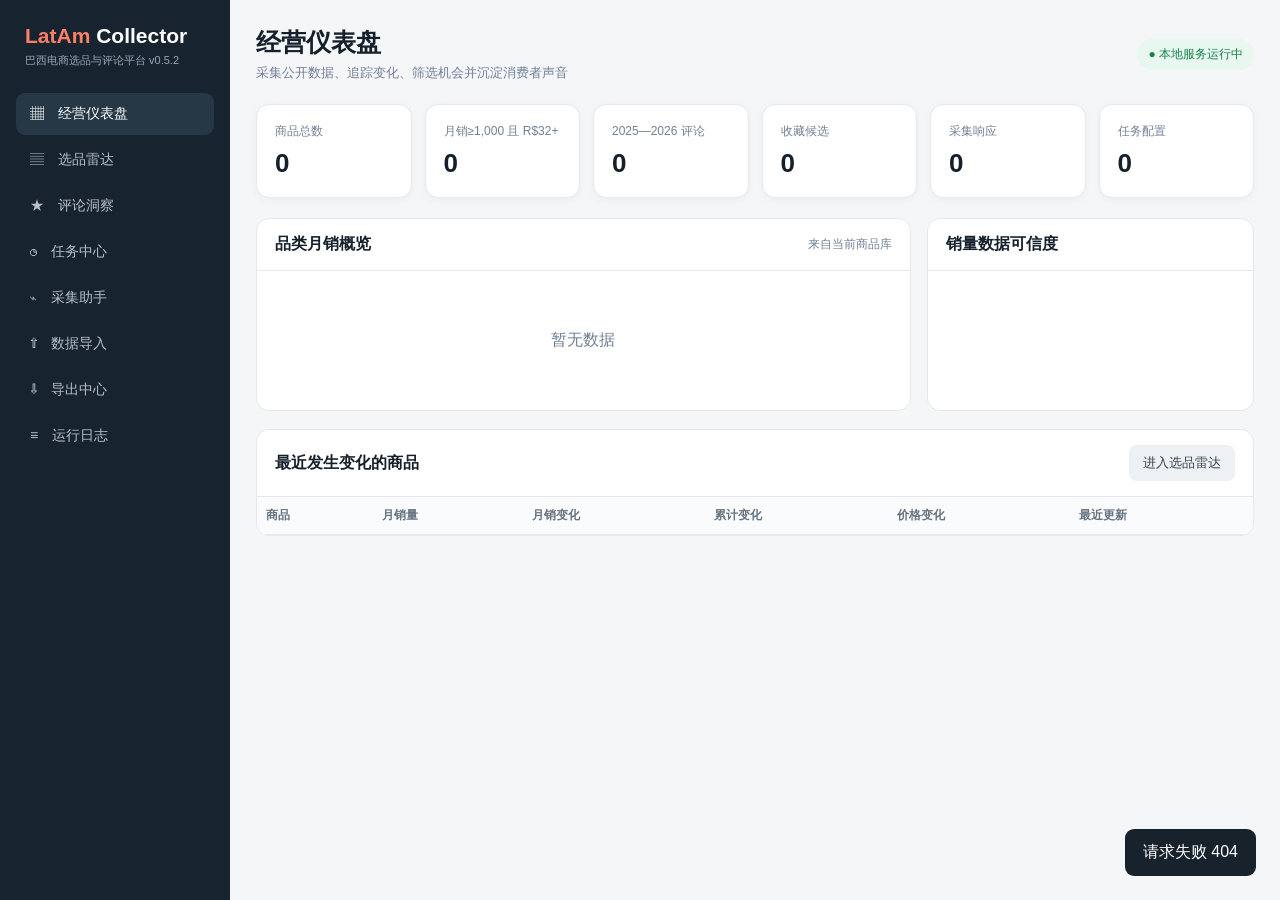
==== static/index.html @ 6235bb30 "Harden SHEIN bulk capture pacing v0.5.2" ====
<!doctype html>
<html lang="zh-CN">
<head>
  <meta charset="utf-8"><meta name="viewport" content="width=device-width,initial-scale=1">
  <title>LatAm Collector</title>
  <style>
    :root{--bg:#f4f6f8;--card:#fff;--ink:#15202b;--muted:#718096;--line:#e5e9ee;--brand:#ef553b;--brand2:#ff8068;--nav:#17232f;--ok:#16824b;--bad:#c53030;--blue:#2b6cb0}
    *{box-sizing:border-box}body{margin:0;font-family:"Microsoft YaHei",Segoe UI,sans-serif;background:var(--bg);color:var(--ink)}.layout{display:grid;grid-template-columns:230px 1fr;min-height:100vh}.side{background:var(--nav);color:#fff;padding:24px 16px;position:fixed;width:230px;height:100vh;overflow:auto}.logo{font-size:21px;font-weight:800;margin:0 9px 25px}.logo b{color:var(--brand2)}.logo small{display:block;font-size:11px;color:#9aa8b6;font-weight:400;margin-top:5px}nav button{display:block;width:100%;border:0;background:transparent;color:#b7c1cb;text-align:left;padding:12px 14px;border-radius:9px;margin:4px 0;font-size:14px;cursor:pointer}nav button:hover,nav button.active{background:#263746;color:#fff}.main{grid-column:2;padding:26px;max-width:1800px}.top{display:flex;justify-content:space-between;align-items:center;margin-bottom:22px}h1{font-size:25px;margin:0}.subtitle{color:var(--muted);font-size:13px;margin-top:5px}.status{font-size:12px;color:var(--ok);background:#e8f7ef;padding:7px 11px;border-radius:20px}
    .cards{display:grid;grid-template-columns:repeat(6,1fr);gap:13px;margin-bottom:20px}.card{background:var(--card);border:1px solid var(--line);border-radius:13px;padding:18px;box-shadow:0 2px 8px #18222d0a}.metric{font-size:26px;font-weight:800;margin-top:8px}.label{font-size:12px;color:var(--muted)}.panel{background:var(--card);border:1px solid var(--line);border-radius:13px;margin-bottom:18px;overflow:hidden}.panel-head{display:flex;justify-content:space-between;align-items:center;gap:12px;padding:15px 18px;border-bottom:1px solid var(--line)}.panel-head h2{font-size:16px;margin:0}.body{padding:17px}.btn{border:0;background:var(--brand);color:#fff;padding:9px 14px;border-radius:8px;cursor:pointer;font-size:13px;white-space:nowrap}.btn:hover{filter:brightness(.96)}.btn.secondary{background:#eef1f4;color:#34404c}.btn.green{background:var(--ok)}.btn.tiny{padding:5px 8px;font-size:12px}.btn.star{background:transparent;color:#a0aec0;font-size:21px;padding:0}.btn.star.on{color:#f6ad20}
    .filter-grid{display:grid;grid-template-columns:repeat(6,minmax(125px,1fr));gap:10px}.field label{display:block;font-size:11px;color:var(--muted);margin:0 0 5px}.field input,.field select{width:100%}input,select,textarea{border:1px solid #d8dee5;border-radius:8px;padding:9px 10px;background:#fff;min-width:0}input:focus,select:focus,textarea:focus{outline:2px solid #ef553b22;border-color:var(--brand)}.year-picks{display:flex;align-items:center;gap:7px;min-height:36px;border:1px solid #d8dee5;border-radius:8px;padding:6px 9px;background:#fff}.year-picks label{display:flex;align-items:center;gap:2px;margin:0;font-size:12px;white-space:nowrap}.year-picks input{width:auto;margin:0}.filter-actions{display:flex;gap:8px;align-items:end}.hint{padding:10px 14px;background:#fff8e8;color:#775b17;border-radius:8px;font-size:12px;line-height:1.6;margin-top:12px}
    table{width:100%;border-collapse:collapse;font-size:12px}th{text-align:left;color:#667382;background:#fafbfc;font-weight:600;white-space:nowrap}th,td{padding:10px 9px;border-bottom:1px solid var(--line);vertical-align:top}td.title{min-width:260px;max-width:380px}a{color:#e44b34;text-decoration:none}.pill{display:inline-block;padding:3px 7px;border-radius:12px;background:#eef1f4;color:#52606d;white-space:nowrap;margin:1px}.pill.hot{background:#fff0ed;color:#d83d27}.pill.ok{background:#e7f6ed;color:#14733c}.pill.warn{background:#fff4db;color:#866000}.pill.blue{background:#e9f2fb;color:#245d91}.delta.up{color:var(--ok)}.delta.down{color:var(--bad)}.score{font-weight:800;font-size:16px;color:var(--brand)}.page{display:none}.page.active{display:block}.empty{text-align:center;color:var(--muted);padding:42px}.upload{border:2px dashed #d8dee5;border-radius:12px;padding:32px;text-align:center;background:#fafbfc}.upload input{display:none}.sources{display:grid;grid-template-columns:repeat(3,1fr);gap:16px}.source h3{margin:0 0 8px}.source p{color:var(--muted);font-size:13px;min-height:40px}.tag{font-size:11px;padding:4px 7px;border-radius:10px;background:#fff4db;color:#866000}.tag.ready{background:#e7f6ed;color:#14733c}
    .toast{position:fixed;right:24px;bottom:24px;background:#18222d;color:#fff;border-radius:9px;padding:13px 18px;display:none;max-width:460px;z-index:20}.log{font-family:Consolas,monospace;font-size:12px;padding:10px;border-bottom:1px solid var(--line)}.modal{display:none;position:fixed;inset:0;background:#0006;align-items:center;justify-content:center;z-index:10}.modal.open{display:flex}.modal-card{background:#fff;width:460px;max-width:92vw;border-radius:14px;padding:23px}.form-row{margin:13px 0}.form-row label{display:block;font-size:12px;color:var(--muted);margin-bottom:6px}.form-row input,.form-row select{width:100%}.pager{display:flex;justify-content:space-between;align-items:center;padding:14px 17px}.bar-row{display:grid;grid-template-columns:90px 1fr 70px;align-items:center;gap:9px;margin:9px 0;font-size:12px}.bar{height:9px;background:#edf0f3;border-radius:8px;overflow:hidden}.bar i{display:block;height:100%;background:linear-gradient(90deg,var(--brand),var(--brand2));border-radius:8px}.topic-wrap{display:flex;flex-wrap:wrap;gap:8px}.topic-card{border:1px solid var(--line);border-radius:9px;padding:10px 13px;min-width:120px}.topic-card b{display:block;font-size:19px;margin-top:4px}.two-col{display:grid;grid-template-columns:2fr 1fr;gap:16px}.note-text{color:var(--blue);font-size:11px;margin-top:4px}.capture-box{font-size:13px;line-height:1.8}.capture-box b{color:var(--brand)}
    @media(max-width:1250px){.cards{grid-template-columns:repeat(3,1fr)}.filter-grid{grid-template-columns:repeat(4,1fr)}}@media(max-width:900px){.layout{grid-template-columns:1fr}.side{position:static;width:auto;height:auto}.main{grid-column:1;padding:16px}.cards,.sources,.two-col{grid-template-columns:1fr 1fr}.side nav{display:flex;overflow:auto}.side nav button{min-width:100px}.filter-grid{grid-template-columns:repeat(2,1fr)}}
  </style>
</head>
<body><div class="layout">
  <aside class="side"><div class="logo"><b>LatAm</b> Collector<small>巴西电商选品与评论平台 v0.5.2</small></div><nav>
    <button class="active" data-page="dashboard">▦　经营仪表盘</button><button data-page="products">▤　选品雷达</button><button data-page="reviews">★　评论洞察</button><button data-page="tasks">◷　任务中心</button><button data-page="sources">⌁　采集助手</button><button data-page="import">⇧　数据导入</button><button data-page="exports">⇩　导出中心</button><button data-page="logs">≡　运行日志</button>
  </nav></aside>
  <main class="main"><div class="top"><div><h1 id="page-title">经营仪表盘</h1><div class="subtitle">采集公开数据、追踪变化、筛选机会并沉淀消费者声音</div></div><div class="status">● 本地服务运行中</div></div>
    <section id="dashboard" class="page active"><div class="cards">
      <div class="card"><div class="label">商品总数</div><div class="metric" id="stat-products">0</div></div><div class="card"><div class="label">月销≥1,000 且 R$32+</div><div class="metric" id="stat-qualified">0</div></div><div class="card"><div class="label">2025—2026 评论</div><div class="metric" id="stat-reviews">0</div></div><div class="card"><div class="label">收藏候选</div><div class="metric" id="stat-favorites">0</div></div><div class="card"><div class="label">采集响应</div><div class="metric" id="stat-captures">0</div></div><div class="card"><div class="label">任务配置</div><div class="metric" id="stat-tasks">0</div></div>
    </div><div class="two-col"><div class="panel"><div class="panel-head"><h2>品类月销概览</h2><span class="label">来自当前商品库</span></div><div class="body" id="category-bars"><div class="empty">暂无数据</div></div></div><div class="panel"><div class="panel-head"><h2>销量数据可信度</h2></div><div class="body" id="quality-box"></div></div></div><div class="panel"><div class="panel-head"><h2>最近发生变化的商品</h2><button class="btn secondary" onclick="showPage('products')">进入选品雷达</button></div><div style="overflow:auto"><table><thead><tr><th>商品</th><th>月销量</th><th>月销变化</th><th>累计变化</th><th>价格变化</th><th>最近更新</th></tr></thead><tbody id="mover-rows"></tbody></table></div></div></section>

    <section id="products" class="page"><div class="panel"><div class="panel-head"><h2>商品筛选与选品评分</h2><button class="btn secondary" onclick="loadProducts(1)">刷新</button></div><div class="body"><div class="filter-grid">
      <div class="field"><label>标题或店铺</label><input id="q" placeholder="关键词"></div><div class="field"><label>平台</label><select id="platform" onchange="platformPreset(this.value)"><option value="">全部平台</option><option value="shopee">Shopee</option><option value="shein">SHEIN</option></select></div><div class="field"><label>品类</label><select id="category"><option value="">全部分类</option></select></div><div class="field"><label>价格最低（R$）</label><input id="min-price" type="number" value="32" min="0"></div><div class="field"><label>价格最高（R$）</label><input id="max-price" type="number" placeholder="不限"></div><div class="field"><label>销量口径</label><select id="sales-metric"><option value="monthly">月销量（若平台公开）</option><option value="historical">累计销量</option></select></div><div class="field"><label>销量可信度</label><select id="sales-quality"><option value="">全部</option><option value="exact">只看精确值</option><option value="estimated">只看估算档位</option></select></div>
      <div class="field"><label>最低销量</label><input id="min-sales" type="number" value="1000" min="0"></div><div class="field"><label>最高销量</label><input id="max-sales" type="number" placeholder="不限" min="0"></div><div class="field"><label>本次最低增长</label><input id="min-growth" type="number" placeholder="如 100"></div><div class="field"><label>最低评分</label><input id="min-rating" type="number" min="0" max="5" step="0.1" placeholder="如 4.5"></div><div class="field"><label>最低评论数</label><input id="min-reviews" type="number" min="0" placeholder="如 100"></div><div class="field"><label>店铺所在地</label><select id="location"><option value="">全部地区</option></select></div>
      <div class="field"><label>上架年份（可多选）</label><div class="year-picks"><label><input class="product-year" type="checkbox" value="2024" checked>2024</label><label><input class="product-year" type="checkbox" value="2025" checked>2025</label><label><input class="product-year" type="checkbox" value="2026" checked>2026</label></div></div><div class="field"><label>商品范围</label><select id="favorite"><option value="">全部商品</option><option value="1">只看收藏</option></select></div><div class="field"><label>排序方式</label><select id="sort-by"><option value="monthly_sold">月销量</option><option value="historical_sold">累计销量</option><option value="growth">本次销量变化</option><option value="opportunity">选品参考分</option><option value="newest">最新上架</option><option value="rating">评分</option><option value="reviews">评论数</option><option value="price">价格</option><option value="updated">最近采集</option></select></div><div class="filter-actions"><button class="btn" onclick="loadProducts(1)">应用筛选</button><button class="btn secondary" onclick="clearProductFilters()">清空</button></div>
    </div><div class="hint"><b>销量说明：</b>Shopee / SHEIN 只公开“1千+ / 7,2k+”时会标记为“估算”，数值按公开档位下限保存；没有公开月销量时保持为 0，不伪造数字。重复采集同一商品后，“变化”列才会产生趋势。</div></div><div style="overflow:auto"><table><thead><tr><th>收藏</th><th>商品</th><th>品类</th><th>价格</th><th>累计销量</th><th>月销量</th><th>本次变化</th><th>参考分/阶段</th><th>评分/评论</th><th>上架</th><th>操作</th></tr></thead><tbody id="product-rows"></tbody></table></div><div class="pager"><span class="label" id="product-total"></span><div><button class="btn secondary" onclick="loadProducts(productPage-1)">上一页</button> <span id="product-page" class="label"></span> <button class="btn secondary" onclick="loadProducts(productPage+1)">下一页</button></div></div></div></section>

    <section id="reviews" class="page"><div class="panel"><div class="panel-head"><h2>评论筛选</h2><button class="btn secondary" onclick="loadReviews(1)">刷新</button></div><div class="body"><div class="filter-grid">
      <div class="field"><label>平台</label><select id="review-platform"><option value="">全部平台</option><option value="shopee">Shopee</option><option value="shein">SHEIN</option></select></div><div class="field"><label>起始年份</label><input id="review-year-from" type="number" value="2025"></div><div class="field"><label>结束年份</label><input id="review-year-to" type="number" value="2026"></div><div class="field"><label>情绪（按星级）</label><select id="review-sentiment"><option value="">全部</option><option value="positive">正向 4—5 星</option><option value="neutral">中性 3 星</option><option value="negative">负向 1—2 星</option></select></div><div class="field"><label>消费者主题</label><select id="review-topic"><option value="">全部主题</option><option>物流时效</option><option>质量做工</option><option>包装破损</option><option>尺寸规格</option><option>性价比</option><option>商品一致</option></select></div><div class="field"><label>图片/视频</label><select id="review-media"><option value="">不限</option><option value="1">有媒体</option><option value="0">无媒体</option></select></div><div class="field"><label>评论关键词</label><input id="review-q" placeholder="葡萄牙语关键词"></div><div class="field"><label>商品 ID</label><input id="review-item" placeholder="精准定位商品"></div><div class="filter-actions"><button class="btn" onclick="loadReviews(1)">应用筛选</button></div>
    </div></div></div><div class="panel"><div class="panel-head"><h2>消费者声音概览</h2><span class="label">主题为葡萄牙语关键词辅助归类</span></div><div class="body"><div class="topic-wrap" id="review-insights"></div></div></div><div class="panel"><div style="overflow:auto"><table><thead><tr><th>日期</th><th>情绪/星级</th><th>评论内容</th><th>主题</th><th>规格</th><th>商品</th><th>媒体</th></tr></thead><tbody id="review-rows"></tbody></table></div><div class="pager"><span class="label" id="review-total"></span><div><button class="btn secondary" onclick="loadReviews(reviewPage-1)">上一页</button> <span id="review-page" class="label"></span> <button class="btn secondary" onclick="loadReviews(reviewPage+1)">下一页</button></div></div></div></section>

    <section id="tasks" class="page"><div class="panel"><div class="panel-head"><h2>任务计划</h2><button class="btn" onclick="openTask()">+ 新建任务</button></div><div class="body hint">当前任务中心用于保存采集计划，不会在你不知情时自动操作网站。后续接入合规调度器后再启用实际运行。</div><div style="overflow:auto"><table><thead><tr><th>名称</th><th>平台</th><th>类型</th><th>运行方式</th><th>状态</th><th>创建时间</th></tr></thead><tbody id="task-rows"></tbody></table></div></div></section>
    <section id="sources" class="page"><div class="sources"><div class="card source"><h3>Shopee 巴西</h3><span class="tag ready">Chrome 助手 v0.5</span><p>支持分类/搜索结果批量分页、暂停续采，以及商品详情和评论响应采集。</p></div><div class="card source"><h3>SHEIN 巴西</h3><span class="tag ready">Chrome 助手 v0.5.2</span><p>支持页面商品卡片、公开商品/评论响应、安全节奏滚动与严格分页；遇到验证、空结果或拒绝访问会暂停并保留进度。</p></div><div class="card source"><h3>Mercado Livre</h3><span class="tag">规划中</span><p>优先研究官方 API；公开数据与授权数据分开标记来源。</p></div></div><div class="panel" style="margin-top:18px"><div class="panel-head"><h2>采集状态</h2><button class="btn secondary" onclick="loadCaptureStatus()">刷新</button></div><div class="body capture-box" id="capture-status">正在读取…</div></div><div class="panel"><div class="panel-head"><h2>使用方式</h2></div><div class="body"><p>打开 Shopee 或 SHEIN 巴西站商品列表并刷新一次，然后打开扩展，点击“一键采集当前商品列表”。SHEIN 会自动滚动并在存在分页时继续下一页；页面保持打开即可。</p><p class="label">扩展目录：<code>D:\gpt专用文件\LatAmCollector\chrome_extension</code>。升级后请在 <code>chrome://extensions</code> 点击该扩展的“重新加载”。</p></div></div></section>
    <section id="import" class="page"><div class="panel"><div class="panel-head"><h2>导入原始数据</h2></div><div class="body"><div class="upload"><h3>选择 Shopee / SHEIN JSON 文件</h3><p class="label">支持商品列表、详情和评论响应；重复导入会更新商品并计算变化。</p><label class="btn">选择文件<input id="json-file" type="file" accept=".json,.txt" onchange="importFile(this.files[0])"></label><div id="import-state" style="margin-top:15px"></div></div></div></div></section>
    <section id="exports" class="page"><div class="panel"><div class="panel-head"><h2>数据导出</h2></div><div class="body"><p><b>商品数据</b>（含原始销量文字、精确/估算标记、销量变化、收藏与备注）</p><a class="btn green" href="/api/export/products.xlsx">导出 Excel</a> <a class="btn secondary" href="/api/export/products.csv">导出 CSV</a><hr style="border:0;border-top:1px solid #e6eaee;margin:24px 0"><p><b>评论数据</b></p><a class="btn green" href="/api/export/reviews.xlsx">导出 Excel</a> <a class="btn secondary" href="/api/export/reviews.csv">导出 CSV</a></div></div></section>
    <section id="logs" class="page"><div class="panel"><div class="panel-head"><h2>最近运行日志</h2><button class="btn secondary" onclick="loadLogs()">刷新</button></div><div id="log-rows"></div></div></section>
  </main></div>
<div class="modal" id="task-modal"><div class="modal-card"><h2>新建采集任务</h2><div class="form-row"><label>任务名称</label><input id="task-name" value="五金商品追踪"></div><div class="form-row"><label>平台</label><select id="task-platform"><option value="shopee">Shopee 巴西</option><option value="shein">SHEIN 巴西</option><option value="mercadolivre">Mercado Livre（待开发）</option></select></div><div class="form-row"><label>任务类型</label><select id="task-type"><option>商品采集</option><option>评论采集</option><option>价格与销量追踪</option></select></div><div class="form-row"><label>运行方式</label><select id="task-schedule"><option>手动</option><option>每天 02:00（仅保存计划）</option></select></div><button class="btn" onclick="saveTask()">保存任务</button> <button class="btn secondary" onclick="closeTask()">取消</button></div></div><div class="toast" id="toast"></div>
<script>
const titles={dashboard:'经营仪表盘',products:'选品雷达',reviews:'评论洞察',tasks:'任务中心',sources:'采集助手',import:'数据导入',exports:'导出中心',logs:'运行日志'};let productPage=1,productPages=1,reviewPage=1,reviewPages=1;
const esc=s=>String(s??'').replace(/[&<>"']/g,c=>({'&':'&amp;','<':'&lt;','>':'&gt;','"':'&quot;',"'":'&#39;'}[c]));const num=v=>Number(v||0).toLocaleString();const money=v=>'R$ '+Number(v||0).toFixed(2);
function toast(t){const e=document.getElementById('toast');e.textContent=t;e.style.display='block';setTimeout(()=>e.style.display='none',3800)}async function api(url,options){const r=await fetch(url,options);const d=await r.json().catch(()=>({}));if(!r.ok)throw new Error(d.detail||('请求失败 '+r.status));return d}function delta(v,prefix=''){v=Number(v||0);if(!v)return '<span class="label">—</span>';return `<span class="delta ${v>0?'up':'down'}">${v>0?'+':''}${prefix}${num(v)}</span>`}
function salesCell(x,type){const value=Number(x[type+'_sold']||0),quality=x[type+'_sold_quality']||'未知',text=x[type+'_sold_text']||'';if(quality==='未知'){const label=type==='monthly'&&x.platform==='shein'?'未公开':'未捕获';return `<b>—</b> <span class="pill">${label}</span>`}const color=quality==='估算'?'warn':'ok';return `<b>${num(value)}</b> <span class="pill ${color}">${esc(quality)}</span><br><span class="label">${esc(text)}</span>`}
function showPage(page){document.querySelectorAll('nav button,.page').forEach(x=>x.classList.remove('active'));const b=document.querySelector(`nav button[data-page="${page}"]`);if(b)b.classList.add('active');document.getElementById(page).classList.add('active');document.getElementById('page-title').textContent=titles[page];if(page==='products')loadProducts(productPage);if(page==='reviews'){loadReviewInsights();loadReviews(reviewPage)}if(page==='tasks')loadTasks();if(page==='sources')loadCaptureStatus();if(page==='logs')loadLogs();history.replaceState(null,'','?page='+page)}document.querySelectorAll('nav button').forEach(b=>b.onclick=()=>showPage(b.dataset.page));
async function loadStats(){try{const s=await api('/api/stats');for(const k of ['products','qualified','reviews','favorites','captures','tasks'])document.getElementById('stat-'+k).textContent=num(s[k]);if(s.last_capture)document.querySelector('.subtitle').textContent='最近采集：'+s.last_capture}catch(e){toast(e.message)}}
async function loadAnalytics(){try{const d=await api('/api/analytics'),max=Math.max(1,...d.categories.map(x=>Number(x.monthly_sales||0)));document.getElementById('category-bars').innerHTML=d.categories.length?d.categories.map(x=>`<div class="bar-row"><span>${esc(x.category)}</span><div class="bar"><i style="width:${Math.max(2,Number(x.monthly_sales||0)/max*100)}%"></i></div><b>${num(x.monthly_sales)}</b></div>`).join(''):'<div class="empty">采集商品后显示品类分布</div>';const q=d.sales_quality||{};document.getElementById('quality-box').innerHTML=`<div class="topic-wrap"><div class="topic-card">精确月销量<b>${num(q.exact_count)}</b></div><div class="topic-card">估算档位<b>${num(q.estimated_count)}</b></div><div class="topic-card">暂缺月销量<b>${num(q.missing_count)}</b></div></div><p class="label">估算值是“1千+ / 10万+”等公开档位的下限，平台不会伪造精确数字。</p>`;document.getElementById('mover-rows').innerHTML=d.movers.length?d.movers.map(x=>`<tr><td class="title">${esc(x.title)}</td><td>${num(x.monthly_sold)}</td><td>${delta(x.monthly_sold_delta)}</td><td>${delta(x.historical_sold_delta)}</td><td>${delta(x.price_delta,'R$ ')}</td><td>${esc(x.imported_at)}</td></tr>`).join(''):'<tr><td colspan="6" class="empty">同一商品采集两次并发生变化后，这里会显示趋势。</td></tr>'}catch(e){toast(e.message)}}
async function loadOptions(){try{const d=await api('/api/product-options'),category=document.getElementById('category'),location=document.getElementById('location'),defaults=['五金工具','女装服装','家居百货','数码家电','美妆个护','运动户外','母婴玩具','未分类'],cats=[...new Set([...defaults,...d.categories])];category.innerHTML='<option value="">全部分类</option>'+cats.map(x=>`<option>${esc(x)}</option>`).join('');location.innerHTML='<option value="">全部地区</option>'+d.locations.map(x=>`<option>${esc(x)}</option>`).join('')}catch(_){}}
function productParams(page){const years=[...document.querySelectorAll('.product-year:checked')].map(x=>x.value).join(',');return new URLSearchParams({q:document.getElementById('q').value,platform:document.getElementById('platform').value,category:document.getElementById('category').value,min_price:document.getElementById('min-price').value,max_price:document.getElementById('max-price').value,sales_metric:document.getElementById('sales-metric').value,sales_quality:document.getElementById('sales-quality').value,min_sales:document.getElementById('min-sales').value,max_sales:document.getElementById('max-sales').value,min_growth:document.getElementById('min-growth').value,min_rating:document.getElementById('min-rating').value,min_reviews:document.getElementById('min-reviews').value,location:document.getElementById('location').value,favorite:document.getElementById('favorite').value,sort_by:document.getElementById('sort-by').value,years,page:String(page),page_size:'50'})}
function platformPreset(value){if(value==='shein'){document.getElementById('sales-metric').value='historical';document.getElementById('min-sales').value='0';document.getElementById('sort-by').value='historical_sold'}else if(value==='shopee'){document.getElementById('sales-metric').value='monthly';document.getElementById('min-sales').value='1000';document.getElementById('sort-by').value='monthly_sold'}loadProducts(1)}
async function loadProducts(page=1){page=Math.max(1,Math.min(page,productPages||1));try{const d=await api('/api/products?'+productParams(page));productPage=d.page;productPages=Math.max(1,Math.ceil(d.total/d.page_size));const metric=document.getElementById('sales-metric').value;const productRows=d.items.map(x=>`<tr><td><button class="btn star ${x.is_favorite?'on':''}" onclick="toggleFavorite(${x.id},${x.is_favorite?0:1})">★</button></td><td class="title"><b>${esc(x.title)}</b><br><span class="pill blue">${esc(String(x.platform||'').toUpperCase())}</span> <span class="label">${esc(x.shop_name||'')} · 采集 ${num(x.capture_count)} 次</span>${x.note?`<div class="note-text">备注：${esc(x.note)}</div>`:''}</td><td><span class="pill">${esc(x.category)}</span></td><td>${money(x.price)}<br>${delta(x.price_delta,'R$ ')}</td><td>${salesCell(x,'historical')}</td><td>${salesCell(x,'monthly')}</td><td>${metric==='historical'?delta(x.historical_sold_delta):delta(x.monthly_sold_delta)}</td><td><span class="score">${x.opportunity_score}</span><br><span class="pill blue">${esc(x.lifecycle)}</span></td><td>${Number(x.rating||0).toFixed(2)}<br><span class="label">${num(x.review_count)} 条</span></td><td>${esc((x.created_at||'').slice(0,10))}</td><td>${x.product_url?`<a target="_blank" rel="noreferrer" href="${esc(x.product_url)}">打开</a><br>`:''}<button class="btn secondary tiny" onclick="editNote(${x.id})">备注</button></td></tr>`).join('');document.getElementById('product-rows').innerHTML=productRows||'<tr><td colspan="11" class="empty">没有符合条件的商品。可降低最低销量，或切换为累计销量。</td></tr>';window.currentProducts=Object.fromEntries(d.items.map(x=>[x.id,x]));document.getElementById('product-total').textContent='共 '+num(d.total)+' 条 · 每页 '+d.page_size+' 条';document.getElementById('product-page').textContent=`第 ${productPage} / ${productPages} 页`}catch(e){toast(e.message)}}
function clearProductFilters(){for(const id of ['q','min-price','max-price','min-sales','max-sales','min-growth','min-rating','min-reviews'])document.getElementById(id).value='';for(const id of ['platform','category','sales-quality','location','favorite'])document.getElementById(id).value='';document.getElementById('sales-metric').value='monthly';document.getElementById('sort-by').value='monthly_sold';document.querySelectorAll('.product-year').forEach(x=>x.checked=true);loadProducts(1)}async function toggleFavorite(id,value){try{await api('/api/products/'+id,{method:'PATCH',headers:{'Content-Type':'application/json'},body:JSON.stringify({is_favorite:!!value})});loadProducts(productPage);loadStats()}catch(e){toast(e.message)}}async function editNote(id){const current=window.currentProducts?.[id]?.note||'',note=prompt('填写成本、供应商、风险点等选品备注：',current);if(note===null)return;try{await api('/api/products/'+id,{method:'PATCH',headers:{'Content-Type':'application/json'},body:JSON.stringify({note})});loadProducts(productPage)}catch(e){toast(e.message)}}
function reviewParams(page){return new URLSearchParams({platform:document.getElementById('review-platform').value,year_from:document.getElementById('review-year-from').value||2025,year_to:document.getElementById('review-year-to').value||2026,sentiment:document.getElementById('review-sentiment').value,topic:document.getElementById('review-topic').value,has_media:document.getElementById('review-media').value,q:document.getElementById('review-q').value,item_id:document.getElementById('review-item').value,page:String(page),page_size:'50'})}
async function loadReviews(page=1){page=Math.max(1,Math.min(page,reviewPages||1));try{const d=await api('/api/reviews?'+reviewParams(page));reviewPage=d.page;reviewPages=Math.max(1,Math.ceil(d.total/d.page_size));document.getElementById('review-rows').innerHTML=d.items.length?d.items.map(x=>`<tr><td>${esc((x.review_time||'').slice(0,10))}</td><td><span class="pill ${x.sentiment==='负向'?'hot':x.sentiment==='正向'?'ok':''}">${esc(x.sentiment)}</span><br>${'★'.repeat(x.rating)}</td><td class="title">${esc(x.comment||'（无文字）')}</td><td>${x.topics.length?x.topics.map(t=>`<span class="pill blue">${esc(t)}</span>`).join(''):'—'}</td><td>${esc(x.variant)}</td><td>${esc(x.title||x.item_id)}</td><td>${x.media_count}</td></tr>`).join(''):'<tr><td colspan="7" class="empty">暂无符合条件的评论。进入商品评论区并翻页后会自动收集。</td></tr>';document.getElementById('review-total').textContent='共 '+num(d.total)+' 条';document.getElementById('review-page').textContent=`第 ${reviewPage} / ${reviewPages} 页`;loadReviewInsights()}catch(e){toast(e.message)}}async function loadReviewInsights(){try{const from=document.getElementById('review-year-from').value||2025,to=document.getElementById('review-year-to').value||2026,platform=encodeURIComponent(document.getElementById('review-platform').value),d=await api(`/api/review-insights?year_from=${from}&year_to=${to}&platform=${platform}`),pieces=[['评论总数',d.total],['有文字',d.with_text],['有图片/视频',d.with_media],['正向',d.sentiments['正向']],['中性',d.sentiments['中性']],['负向',d.sentiments['负向']],...Object.entries(d.topics)];document.getElementById('review-insights').innerHTML=pieces.map(([k,v])=>`<div class="topic-card">${esc(k)}<b>${num(v)}</b></div>`).join('')+`<div class="label" style="width:100%">${esc(d.note)}</div>`}catch(e){toast(e.message)}}
async function importFile(file){if(!file)return;const state=document.getElementById('import-state');state.textContent='正在导入 '+file.name+'…';try{const text=await file.text();JSON.parse(text);const d=await api('/api/import/json',{method:'POST',headers:{'Content-Type':'application/json'},body:text});state.textContent='✓ '+d.message;toast(d.message);loadStats();loadAnalytics();loadOptions()}catch(e){state.textContent='✗ '+e.message}}async function loadTasks(){try{const d=await api('/api/tasks');document.getElementById('task-rows').innerHTML=d.length?d.map(x=>`<tr><td>${esc(x.name)}</td><td>${esc(x.platform)}</td><td>${esc(x.task_type)}</td><td>${esc(x.schedule)}</td><td><span class="pill">${esc(x.status)}</span></td><td>${esc(x.created_at)}</td></tr>`).join(''):'<tr><td colspan="6" class="empty">还没有保存任务计划。</td></tr>'}catch(e){toast(e.message)}}function openTask(){document.getElementById('task-modal').classList.add('open')}function closeTask(){document.getElementById('task-modal').classList.remove('open')}async function saveTask(){const body={name:document.getElementById('task-name').value,platform:document.getElementById('task-platform').value,task_type:document.getElementById('task-type').value,schedule:document.getElementById('task-schedule').value};try{await api('/api/tasks',{method:'POST',headers:{'Content-Type':'application/json'},body:JSON.stringify(body)});closeTask();loadTasks();loadStats();toast('任务计划已保存')}catch(e){toast(e.message)}}
async function loadCaptureStatus(){try{const d=await api('/api/capture-status'),last=d.last,t=d.totals;document.getElementById('capture-status').innerHTML=`累计捕获 <b>${num(t.events)}</b> 个响应，识别商品 <b>${num(t.products)}</b> 条次，评论 <b>${num(t.reviews)}</b> 条次。<br>${last?`最近一次：${esc(last.captured_at)} · ${esc(last.source_type)} · 新增商品 ${num(last.new_product_count)} · 新增评论 ${num(last.new_review_count)}`:'还没有采集记录。'}`}catch(e){document.getElementById('capture-status').textContent=e.message}}async function loadLogs(){try{const d=await api('/api/logs');document.getElementById('log-rows').innerHTML=d.length?d.map(x=>`<div class="log">[${esc(x.created_at)}] [${esc(x.level)}] ${esc(x.source)} — ${esc(x.message)}</div>`).join(''):'<div class="empty">暂无日志</div>'}catch(e){toast(e.message)}}
Promise.all([loadStats(),loadAnalytics(),loadOptions()]);const firstPage=new URLSearchParams(location.search).get('page');if(firstPage&&titles[firstPage])showPage(firstPage);
</script></body></html>
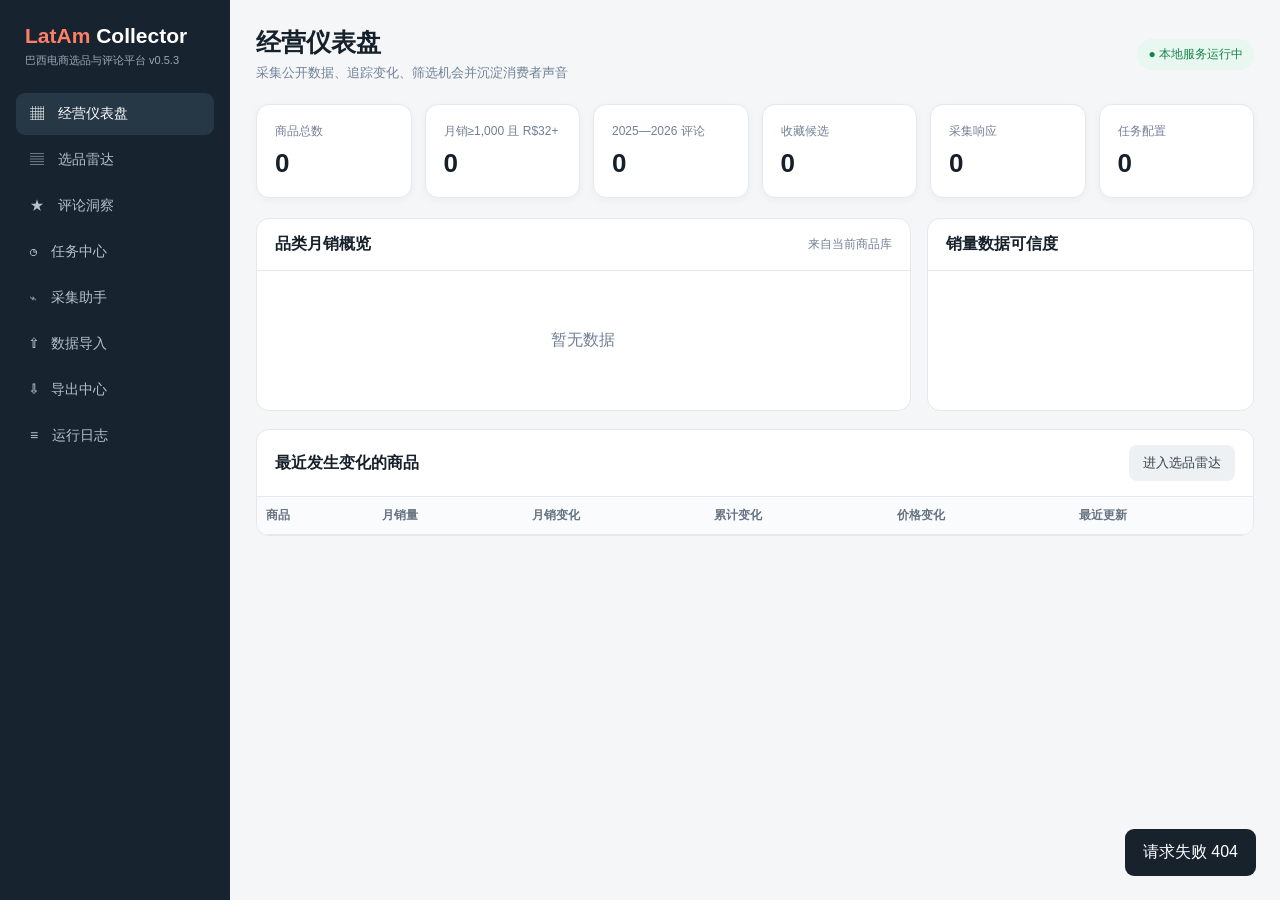
==== commit 7417ebb8: "Add Shopee product thumbnails v0.5.3" ====
--- a/static/index.html
+++ b/static/index.html
@@ -8,13 +8,13 @@
     *{box-sizing:border-box}body{margin:0;font-family:"Microsoft YaHei",Segoe UI,sans-serif;background:var(--bg);color:var(--ink)}.layout{display:grid;grid-template-columns:230px 1fr;min-height:100vh}.side{background:var(--nav);color:#fff;padding:24px 16px;position:fixed;width:230px;height:100vh;overflow:auto}.logo{font-size:21px;font-weight:800;margin:0 9px 25px}.logo b{color:var(--brand2)}.logo small{display:block;font-size:11px;color:#9aa8b6;font-weight:400;margin-top:5px}nav button{display:block;width:100%;border:0;background:transparent;color:#b7c1cb;text-align:left;padding:12px 14px;border-radius:9px;margin:4px 0;font-size:14px;cursor:pointer}nav button:hover,nav button.active{background:#263746;color:#fff}.main{grid-column:2;padding:26px;max-width:1800px}.top{display:flex;justify-content:space-between;align-items:center;margin-bottom:22px}h1{font-size:25px;margin:0}.subtitle{color:var(--muted);font-size:13px;margin-top:5px}.status{font-size:12px;color:var(--ok);background:#e8f7ef;padding:7px 11px;border-radius:20px}
     .cards{display:grid;grid-template-columns:repeat(6,1fr);gap:13px;margin-bottom:20px}.card{background:var(--card);border:1px solid var(--line);border-radius:13px;padding:18px;box-shadow:0 2px 8px #18222d0a}.metric{font-size:26px;font-weight:800;margin-top:8px}.label{font-size:12px;color:var(--muted)}.panel{background:var(--card);border:1px solid var(--line);border-radius:13px;margin-bottom:18px;overflow:hidden}.panel-head{display:flex;justify-content:space-between;align-items:center;gap:12px;padding:15px 18px;border-bottom:1px solid var(--line)}.panel-head h2{font-size:16px;margin:0}.body{padding:17px}.btn{border:0;background:var(--brand);color:#fff;padding:9px 14px;border-radius:8px;cursor:pointer;font-size:13px;white-space:nowrap}.btn:hover{filter:brightness(.96)}.btn.secondary{background:#eef1f4;color:#34404c}.btn.green{background:var(--ok)}.btn.tiny{padding:5px 8px;font-size:12px}.btn.star{background:transparent;color:#a0aec0;font-size:21px;padding:0}.btn.star.on{color:#f6ad20}
     .filter-grid{display:grid;grid-template-columns:repeat(6,minmax(125px,1fr));gap:10px}.field label{display:block;font-size:11px;color:var(--muted);margin:0 0 5px}.field input,.field select{width:100%}input,select,textarea{border:1px solid #d8dee5;border-radius:8px;padding:9px 10px;background:#fff;min-width:0}input:focus,select:focus,textarea:focus{outline:2px solid #ef553b22;border-color:var(--brand)}.year-picks{display:flex;align-items:center;gap:7px;min-height:36px;border:1px solid #d8dee5;border-radius:8px;padding:6px 9px;background:#fff}.year-picks label{display:flex;align-items:center;gap:2px;margin:0;font-size:12px;white-space:nowrap}.year-picks input{width:auto;margin:0}.filter-actions{display:flex;gap:8px;align-items:end}.hint{padding:10px 14px;background:#fff8e8;color:#775b17;border-radius:8px;font-size:12px;line-height:1.6;margin-top:12px}
-    table{width:100%;border-collapse:collapse;font-size:12px}th{text-align:left;color:#667382;background:#fafbfc;font-weight:600;white-space:nowrap}th,td{padding:10px 9px;border-bottom:1px solid var(--line);vertical-align:top}td.title{min-width:260px;max-width:380px}a{color:#e44b34;text-decoration:none}.pill{display:inline-block;padding:3px 7px;border-radius:12px;background:#eef1f4;color:#52606d;white-space:nowrap;margin:1px}.pill.hot{background:#fff0ed;color:#d83d27}.pill.ok{background:#e7f6ed;color:#14733c}.pill.warn{background:#fff4db;color:#866000}.pill.blue{background:#e9f2fb;color:#245d91}.delta.up{color:var(--ok)}.delta.down{color:var(--bad)}.score{font-weight:800;font-size:16px;color:var(--brand)}.page{display:none}.page.active{display:block}.empty{text-align:center;color:var(--muted);padding:42px}.upload{border:2px dashed #d8dee5;border-radius:12px;padding:32px;text-align:center;background:#fafbfc}.upload input{display:none}.sources{display:grid;grid-template-columns:repeat(3,1fr);gap:16px}.source h3{margin:0 0 8px}.source p{color:var(--muted);font-size:13px;min-height:40px}.tag{font-size:11px;padding:4px 7px;border-radius:10px;background:#fff4db;color:#866000}.tag.ready{background:#e7f6ed;color:#14733c}
+    table{width:100%;border-collapse:collapse;font-size:12px}th{text-align:left;color:#667382;background:#fafbfc;font-weight:600;white-space:nowrap}th,td{padding:10px 9px;border-bottom:1px solid var(--line);vertical-align:top}td.title{min-width:260px;max-width:380px}a{color:#e44b34;text-decoration:none}.product-thumb{width:78px;height:78px;border:1px solid var(--line);border-radius:9px;background:#f7f8fa;display:flex;align-items:center;justify-content:center;overflow:hidden;color:var(--muted);font-size:11px;text-align:center}.product-thumb.mini{width:44px;height:44px;border-radius:7px;flex:0 0 44px}.product-thumb img{width:100%;height:100%;object-fit:cover;display:block}.mover-product{display:flex;align-items:center;gap:9px;min-width:260px}.pill{display:inline-block;padding:3px 7px;border-radius:12px;background:#eef1f4;color:#52606d;white-space:nowrap;margin:1px}.pill.hot{background:#fff0ed;color:#d83d27}.pill.ok{background:#e7f6ed;color:#14733c}.pill.warn{background:#fff4db;color:#866000}.pill.blue{background:#e9f2fb;color:#245d91}.delta.up{color:var(--ok)}.delta.down{color:var(--bad)}.score{font-weight:800;font-size:16px;color:var(--brand)}.page{display:none}.page.active{display:block}.empty{text-align:center;color:var(--muted);padding:42px}.upload{border:2px dashed #d8dee5;border-radius:12px;padding:32px;text-align:center;background:#fafbfc}.upload input{display:none}.sources{display:grid;grid-template-columns:repeat(3,1fr);gap:16px}.source h3{margin:0 0 8px}.source p{color:var(--muted);font-size:13px;min-height:40px}.tag{font-size:11px;padding:4px 7px;border-radius:10px;background:#fff4db;color:#866000}.tag.ready{background:#e7f6ed;color:#14733c}
     .toast{position:fixed;right:24px;bottom:24px;background:#18222d;color:#fff;border-radius:9px;padding:13px 18px;display:none;max-width:460px;z-index:20}.log{font-family:Consolas,monospace;font-size:12px;padding:10px;border-bottom:1px solid var(--line)}.modal{display:none;position:fixed;inset:0;background:#0006;align-items:center;justify-content:center;z-index:10}.modal.open{display:flex}.modal-card{background:#fff;width:460px;max-width:92vw;border-radius:14px;padding:23px}.form-row{margin:13px 0}.form-row label{display:block;font-size:12px;color:var(--muted);margin-bottom:6px}.form-row input,.form-row select{width:100%}.pager{display:flex;justify-content:space-between;align-items:center;padding:14px 17px}.bar-row{display:grid;grid-template-columns:90px 1fr 70px;align-items:center;gap:9px;margin:9px 0;font-size:12px}.bar{height:9px;background:#edf0f3;border-radius:8px;overflow:hidden}.bar i{display:block;height:100%;background:linear-gradient(90deg,var(--brand),var(--brand2));border-radius:8px}.topic-wrap{display:flex;flex-wrap:wrap;gap:8px}.topic-card{border:1px solid var(--line);border-radius:9px;padding:10px 13px;min-width:120px}.topic-card b{display:block;font-size:19px;margin-top:4px}.two-col{display:grid;grid-template-columns:2fr 1fr;gap:16px}.note-text{color:var(--blue);font-size:11px;margin-top:4px}.capture-box{font-size:13px;line-height:1.8}.capture-box b{color:var(--brand)}
     @media(max-width:1250px){.cards{grid-template-columns:repeat(3,1fr)}.filter-grid{grid-template-columns:repeat(4,1fr)}}@media(max-width:900px){.layout{grid-template-columns:1fr}.side{position:static;width:auto;height:auto}.main{grid-column:1;padding:16px}.cards,.sources,.two-col{grid-template-columns:1fr 1fr}.side nav{display:flex;overflow:auto}.side nav button{min-width:100px}.filter-grid{grid-template-columns:repeat(2,1fr)}}
   </style>
 </head>
 <body><div class="layout">
-  <aside class="side"><div class="logo"><b>LatAm</b> Collector<small>巴西电商选品与评论平台 v0.5.2</small></div><nav>
+  <aside class="side"><div class="logo"><b>LatAm</b> Collector<small>巴西电商选品与评论平台 v0.5.3</small></div><nav>
     <button class="active" data-page="dashboard">▦　经营仪表盘</button><button data-page="products">▤　选品雷达</button><button data-page="reviews">★　评论洞察</button><button data-page="tasks">◷　任务中心</button><button data-page="sources">⌁　采集助手</button><button data-page="import">⇧　数据导入</button><button data-page="exports">⇩　导出中心</button><button data-page="logs">≡　运行日志</button>
   </nav></aside>
   <main class="main"><div class="top"><div><h1 id="page-title">经营仪表盘</h1><div class="subtitle">采集公开数据、追踪变化、筛选机会并沉淀消费者声音</div></div><div class="status">● 本地服务运行中</div></div>
@@ -25,15 +25,15 @@
     <section id="products" class="page"><div class="panel"><div class="panel-head"><h2>商品筛选与选品评分</h2><button class="btn secondary" onclick="loadProducts(1)">刷新</button></div><div class="body"><div class="filter-grid">
       <div class="field"><label>标题或店铺</label><input id="q" placeholder="关键词"></div><div class="field"><label>平台</label><select id="platform" onchange="platformPreset(this.value)"><option value="">全部平台</option><option value="shopee">Shopee</option><option value="shein">SHEIN</option></select></div><div class="field"><label>品类</label><select id="category"><option value="">全部分类</option></select></div><div class="field"><label>价格最低（R$）</label><input id="min-price" type="number" value="32" min="0"></div><div class="field"><label>价格最高（R$）</label><input id="max-price" type="number" placeholder="不限"></div><div class="field"><label>销量口径</label><select id="sales-metric"><option value="monthly">月销量（若平台公开）</option><option value="historical">累计销量</option></select></div><div class="field"><label>销量可信度</label><select id="sales-quality"><option value="">全部</option><option value="exact">只看精确值</option><option value="estimated">只看估算档位</option></select></div>
       <div class="field"><label>最低销量</label><input id="min-sales" type="number" value="1000" min="0"></div><div class="field"><label>最高销量</label><input id="max-sales" type="number" placeholder="不限" min="0"></div><div class="field"><label>本次最低增长</label><input id="min-growth" type="number" placeholder="如 100"></div><div class="field"><label>最低评分</label><input id="min-rating" type="number" min="0" max="5" step="0.1" placeholder="如 4.5"></div><div class="field"><label>最低评论数</label><input id="min-reviews" type="number" min="0" placeholder="如 100"></div><div class="field"><label>店铺所在地</label><select id="location"><option value="">全部地区</option></select></div>
-      <div class="field"><label>上架年份（可多选）</label><div class="year-picks"><label><input class="product-year" type="checkbox" value="2024" checked>2024</label><label><input class="product-year" type="checkbox" value="2025" checked>2025</label><label><input class="product-year" type="checkbox" value="2026" checked>2026</label></div></div><div class="field"><label>商品范围</label><select id="favorite"><option value="">全部商品</option><option value="1">只看收藏</option></select></div><div class="field"><label>排序方式</label><select id="sort-by"><option value="monthly_sold">月销量</option><option value="historical_sold">累计销量</option><option value="growth">本次销量变化</option><option value="opportunity">选品参考分</option><option value="newest">最新上架</option><option value="rating">评分</option><option value="reviews">评论数</option><option value="price">价格</option><option value="updated">最近采集</option></select></div><div class="filter-actions"><button class="btn" onclick="loadProducts(1)">应用筛选</button><button class="btn secondary" onclick="clearProductFilters()">清空</button></div>
-    </div><div class="hint"><b>销量说明：</b>Shopee / SHEIN 只公开“1千+ / 7,2k+”时会标记为“估算”，数值按公开档位下限保存；没有公开月销量时保持为 0，不伪造数字。重复采集同一商品后，“变化”列才会产生趋势。</div></div><div style="overflow:auto"><table><thead><tr><th>收藏</th><th>商品</th><th>品类</th><th>价格</th><th>累计销量</th><th>月销量</th><th>本次变化</th><th>参考分/阶段</th><th>评分/评论</th><th>上架</th><th>操作</th></tr></thead><tbody id="product-rows"></tbody></table></div><div class="pager"><span class="label" id="product-total"></span><div><button class="btn secondary" onclick="loadProducts(productPage-1)">上一页</button> <span id="product-page" class="label"></span> <button class="btn secondary" onclick="loadProducts(productPage+1)">下一页</button></div></div></div></section>
+      <div class="field"><label>上架年份（可多选）</label><div class="year-picks"><label><input class="product-year" type="checkbox" value="2024" checked>2024</label><label><input class="product-year" type="checkbox" value="2025" checked>2025</label><label><input class="product-year" type="checkbox" value="2026" checked>2026</label></div></div><div class="field"><label>商品范围</label><select id="favorite"><option value="">全部商品</option><option value="1">只看收藏</option></select></div><div class="field"><label>商品图片</label><select id="image-state"><option value="">全部</option><option value="with">只看有图</option><option value="missing">检查缺图</option></select></div><div class="field"><label>排序方式</label><select id="sort-by"><option value="monthly_sold">月销量</option><option value="historical_sold">累计销量</option><option value="growth">本次销量变化</option><option value="opportunity">选品参考分</option><option value="newest">最新上架</option><option value="rating">评分</option><option value="reviews">评论数</option><option value="price">价格</option><option value="updated">最近采集</option></select></div><div class="filter-actions"><button class="btn" onclick="loadProducts(1)">应用筛选</button><button class="btn secondary" onclick="clearProductFilters()">清空</button></div>
+    </div><div class="hint"><b>销量说明：</b>Shopee / SHEIN 只公开“1千+ / 7,2k+”时会标记为“估算”，数值按公开档位下限保存；没有公开月销量时保持为 0，不伪造数字。重复采集同一商品后，“变化”列才会产生趋势。</div></div><div style="overflow:auto"><table><thead><tr><th>收藏</th><th>图片</th><th>商品</th><th>品类</th><th>价格</th><th>累计销量</th><th>月销量</th><th>本次变化</th><th>参考分/阶段</th><th>评分/评论</th><th>上架</th><th>操作</th></tr></thead><tbody id="product-rows"></tbody></table></div><div class="pager"><span class="label" id="product-total"></span><div><button class="btn secondary" onclick="loadProducts(productPage-1)">上一页</button> <span id="product-page" class="label"></span> <button class="btn secondary" onclick="loadProducts(productPage+1)">下一页</button></div></div></div></section>
 
     <section id="reviews" class="page"><div class="panel"><div class="panel-head"><h2>评论筛选</h2><button class="btn secondary" onclick="loadReviews(1)">刷新</button></div><div class="body"><div class="filter-grid">
       <div class="field"><label>平台</label><select id="review-platform"><option value="">全部平台</option><option value="shopee">Shopee</option><option value="shein">SHEIN</option></select></div><div class="field"><label>起始年份</label><input id="review-year-from" type="number" value="2025"></div><div class="field"><label>结束年份</label><input id="review-year-to" type="number" value="2026"></div><div class="field"><label>情绪（按星级）</label><select id="review-sentiment"><option value="">全部</option><option value="positive">正向 4—5 星</option><option value="neutral">中性 3 星</option><option value="negative">负向 1—2 星</option></select></div><div class="field"><label>消费者主题</label><select id="review-topic"><option value="">全部主题</option><option>物流时效</option><option>质量做工</option><option>包装破损</option><option>尺寸规格</option><option>性价比</option><option>商品一致</option></select></div><div class="field"><label>图片/视频</label><select id="review-media"><option value="">不限</option><option value="1">有媒体</option><option value="0">无媒体</option></select></div><div class="field"><label>评论关键词</label><input id="review-q" placeholder="葡萄牙语关键词"></div><div class="field"><label>商品 ID</label><input id="review-item" placeholder="精准定位商品"></div><div class="filter-actions"><button class="btn" onclick="loadReviews(1)">应用筛选</button></div>
     </div></div></div><div class="panel"><div class="panel-head"><h2>消费者声音概览</h2><span class="label">主题为葡萄牙语关键词辅助归类</span></div><div class="body"><div class="topic-wrap" id="review-insights"></div></div></div><div class="panel"><div style="overflow:auto"><table><thead><tr><th>日期</th><th>情绪/星级</th><th>评论内容</th><th>主题</th><th>规格</th><th>商品</th><th>媒体</th></tr></thead><tbody id="review-rows"></tbody></table></div><div class="pager"><span class="label" id="review-total"></span><div><button class="btn secondary" onclick="loadReviews(reviewPage-1)">上一页</button> <span id="review-page" class="label"></span> <button class="btn secondary" onclick="loadReviews(reviewPage+1)">下一页</button></div></div></div></section>
 
     <section id="tasks" class="page"><div class="panel"><div class="panel-head"><h2>任务计划</h2><button class="btn" onclick="openTask()">+ 新建任务</button></div><div class="body hint">当前任务中心用于保存采集计划，不会在你不知情时自动操作网站。后续接入合规调度器后再启用实际运行。</div><div style="overflow:auto"><table><thead><tr><th>名称</th><th>平台</th><th>类型</th><th>运行方式</th><th>状态</th><th>创建时间</th></tr></thead><tbody id="task-rows"></tbody></table></div></div></section>
-    <section id="sources" class="page"><div class="sources"><div class="card source"><h3>Shopee 巴西</h3><span class="tag ready">Chrome 助手 v0.5</span><p>支持分类/搜索结果批量分页、暂停续采，以及商品详情和评论响应采集。</p></div><div class="card source"><h3>SHEIN 巴西</h3><span class="tag ready">Chrome 助手 v0.5.2</span><p>支持页面商品卡片、公开商品/评论响应、安全节奏滚动与严格分页；遇到验证、空结果或拒绝访问会暂停并保留进度。</p></div><div class="card source"><h3>Mercado Livre</h3><span class="tag">规划中</span><p>优先研究官方 API；公开数据与授权数据分开标记来源。</p></div></div><div class="panel" style="margin-top:18px"><div class="panel-head"><h2>采集状态</h2><button class="btn secondary" onclick="loadCaptureStatus()">刷新</button></div><div class="body capture-box" id="capture-status">正在读取…</div></div><div class="panel"><div class="panel-head"><h2>使用方式</h2></div><div class="body"><p>打开 Shopee 或 SHEIN 巴西站商品列表并刷新一次，然后打开扩展，点击“一键采集当前商品列表”。SHEIN 会自动滚动并在存在分页时继续下一页；页面保持打开即可。</p><p class="label">扩展目录：<code>D:\gpt专用文件\LatAmCollector\chrome_extension</code>。升级后请在 <code>chrome://extensions</code> 点击该扩展的“重新加载”。</p></div></div></section>
+    <section id="sources" class="page"><div class="sources"><div class="card source"><h3>Shopee 巴西</h3><span class="tag ready">Chrome 助手 v0.5.3</span><p>支持分类/搜索结果批量分页、商品缩略图、历史补图、暂停续采，以及商品详情和评论响应采集。</p></div><div class="card source"><h3>SHEIN 巴西</h3><span class="tag ready">Chrome 助手 v0.5.3</span><p>支持页面商品卡片、公开商品/评论响应、安全节奏滚动与严格分页；遇到验证、空结果或拒绝访问会暂停并保留进度。</p></div><div class="card source"><h3>Mercado Livre</h3><span class="tag">规划中</span><p>优先研究官方 API；公开数据与授权数据分开标记来源。</p></div></div><div class="panel" style="margin-top:18px"><div class="panel-head"><h2>采集状态</h2><button class="btn secondary" onclick="loadCaptureStatus()">刷新</button></div><div class="body capture-box" id="capture-status">正在读取…</div></div><div class="panel"><div class="panel-head"><h2>使用方式</h2></div><div class="body"><p>打开 Shopee 或 SHEIN 巴西站商品列表并刷新一次，然后打开扩展，点击“一键采集当前商品列表”。SHEIN 会自动滚动并在存在分页时继续下一页；页面保持打开即可。</p><p class="label">扩展目录：<code>D:\gpt专用文件\LatAmCollector\chrome_extension</code>。升级后请在 <code>chrome://extensions</code> 点击该扩展的“重新加载”。</p></div></div></section>
     <section id="import" class="page"><div class="panel"><div class="panel-head"><h2>导入原始数据</h2></div><div class="body"><div class="upload"><h3>选择 Shopee / SHEIN JSON 文件</h3><p class="label">支持商品列表、详情和评论响应；重复导入会更新商品并计算变化。</p><label class="btn">选择文件<input id="json-file" type="file" accept=".json,.txt" onchange="importFile(this.files[0])"></label><div id="import-state" style="margin-top:15px"></div></div></div></div></section>
     <section id="exports" class="page"><div class="panel"><div class="panel-head"><h2>数据导出</h2></div><div class="body"><p><b>商品数据</b>（含原始销量文字、精确/估算标记、销量变化、收藏与备注）</p><a class="btn green" href="/api/export/products.xlsx">导出 Excel</a> <a class="btn secondary" href="/api/export/products.csv">导出 CSV</a><hr style="border:0;border-top:1px solid #e6eaee;margin:24px 0"><p><b>评论数据</b></p><a class="btn green" href="/api/export/reviews.xlsx">导出 Excel</a> <a class="btn secondary" href="/api/export/reviews.csv">导出 CSV</a></div></div></section>
     <section id="logs" class="page"><div class="panel"><div class="panel-head"><h2>最近运行日志</h2><button class="btn secondary" onclick="loadLogs()">刷新</button></div><div id="log-rows"></div></div></section>
@@ -42,16 +42,17 @@
 <script>
 const titles={dashboard:'经营仪表盘',products:'选品雷达',reviews:'评论洞察',tasks:'任务中心',sources:'采集助手',import:'数据导入',exports:'导出中心',logs:'运行日志'};let productPage=1,productPages=1,reviewPage=1,reviewPages=1;
 const esc=s=>String(s??'').replace(/[&<>"']/g,c=>({'&':'&amp;','<':'&lt;','>':'&gt;','"':'&quot;',"'":'&#39;'}[c]));const num=v=>Number(v||0).toLocaleString();const money=v=>'R$ '+Number(v||0).toFixed(2);
+function webUrl(v){try{const u=new URL(String(v||''));return ['http:','https:'].includes(u.protocol)?u.href:''}catch(_){return ''}}function productImage(x,mini=false){const src=webUrl(x.image_url),target=webUrl(x.product_url)||src,open=target?` href="${esc(target)}" target="_blank" rel="noreferrer"`:'';return `<a class="product-thumb${mini?' mini':''}"${open}>${src?`<img loading="lazy" decoding="async" referrerpolicy="no-referrer" src="${esc(src)}" alt="${esc(x.title||'商品图片')}" onerror="this.hidden=true;this.nextElementSibling.hidden=false"><span hidden>图片失效</span>`:'<span>暂无图片</span>'}</a>`}
 function toast(t){const e=document.getElementById('toast');e.textContent=t;e.style.display='block';setTimeout(()=>e.style.display='none',3800)}async function api(url,options){const r=await fetch(url,options);const d=await r.json().catch(()=>({}));if(!r.ok)throw new Error(d.detail||('请求失败 '+r.status));return d}function delta(v,prefix=''){v=Number(v||0);if(!v)return '<span class="label">—</span>';return `<span class="delta ${v>0?'up':'down'}">${v>0?'+':''}${prefix}${num(v)}</span>`}
 function salesCell(x,type){const value=Number(x[type+'_sold']||0),quality=x[type+'_sold_quality']||'未知',text=x[type+'_sold_text']||'';if(quality==='未知'){const label=type==='monthly'&&x.platform==='shein'?'未公开':'未捕获';return `<b>—</b> <span class="pill">${label}</span>`}const color=quality==='估算'?'warn':'ok';return `<b>${num(value)}</b> <span class="pill ${color}">${esc(quality)}</span><br><span class="label">${esc(text)}</span>`}
 function showPage(page){document.querySelectorAll('nav button,.page').forEach(x=>x.classList.remove('active'));const b=document.querySelector(`nav button[data-page="${page}"]`);if(b)b.classList.add('active');document.getElementById(page).classList.add('active');document.getElementById('page-title').textContent=titles[page];if(page==='products')loadProducts(productPage);if(page==='reviews'){loadReviewInsights();loadReviews(reviewPage)}if(page==='tasks')loadTasks();if(page==='sources')loadCaptureStatus();if(page==='logs')loadLogs();history.replaceState(null,'','?page='+page)}document.querySelectorAll('nav button').forEach(b=>b.onclick=()=>showPage(b.dataset.page));
 async function loadStats(){try{const s=await api('/api/stats');for(const k of ['products','qualified','reviews','favorites','captures','tasks'])document.getElementById('stat-'+k).textContent=num(s[k]);if(s.last_capture)document.querySelector('.subtitle').textContent='最近采集：'+s.last_capture}catch(e){toast(e.message)}}
-async function loadAnalytics(){try{const d=await api('/api/analytics'),max=Math.max(1,...d.categories.map(x=>Number(x.monthly_sales||0)));document.getElementById('category-bars').innerHTML=d.categories.length?d.categories.map(x=>`<div class="bar-row"><span>${esc(x.category)}</span><div class="bar"><i style="width:${Math.max(2,Number(x.monthly_sales||0)/max*100)}%"></i></div><b>${num(x.monthly_sales)}</b></div>`).join(''):'<div class="empty">采集商品后显示品类分布</div>';const q=d.sales_quality||{};document.getElementById('quality-box').innerHTML=`<div class="topic-wrap"><div class="topic-card">精确月销量<b>${num(q.exact_count)}</b></div><div class="topic-card">估算档位<b>${num(q.estimated_count)}</b></div><div class="topic-card">暂缺月销量<b>${num(q.missing_count)}</b></div></div><p class="label">估算值是“1千+ / 10万+”等公开档位的下限，平台不会伪造精确数字。</p>`;document.getElementById('mover-rows').innerHTML=d.movers.length?d.movers.map(x=>`<tr><td class="title">${esc(x.title)}</td><td>${num(x.monthly_sold)}</td><td>${delta(x.monthly_sold_delta)}</td><td>${delta(x.historical_sold_delta)}</td><td>${delta(x.price_delta,'R$ ')}</td><td>${esc(x.imported_at)}</td></tr>`).join(''):'<tr><td colspan="6" class="empty">同一商品采集两次并发生变化后，这里会显示趋势。</td></tr>'}catch(e){toast(e.message)}}
+async function loadAnalytics(){try{const d=await api('/api/analytics'),max=Math.max(1,...d.categories.map(x=>Number(x.monthly_sales||0)));document.getElementById('category-bars').innerHTML=d.categories.length?d.categories.map(x=>`<div class="bar-row"><span>${esc(x.category)}</span><div class="bar"><i style="width:${Math.max(2,Number(x.monthly_sales||0)/max*100)}%"></i></div><b>${num(x.monthly_sales)}</b></div>`).join(''):'<div class="empty">采集商品后显示品类分布</div>';const q=d.sales_quality||{};document.getElementById('quality-box').innerHTML=`<div class="topic-wrap"><div class="topic-card">精确月销量<b>${num(q.exact_count)}</b></div><div class="topic-card">估算档位<b>${num(q.estimated_count)}</b></div><div class="topic-card">暂缺月销量<b>${num(q.missing_count)}</b></div></div><p class="label">估算值是“1千+ / 10万+”等公开档位的下限，平台不会伪造精确数字。</p>`;document.getElementById('mover-rows').innerHTML=d.movers.length?d.movers.map(x=>`<tr><td><div class="mover-product">${productImage(x,true)}<b>${esc(x.title)}</b></div></td><td>${num(x.monthly_sold)}</td><td>${delta(x.monthly_sold_delta)}</td><td>${delta(x.historical_sold_delta)}</td><td>${delta(x.price_delta,'R$ ')}</td><td>${esc(x.imported_at)}</td></tr>`).join(''):'<tr><td colspan="6" class="empty">同一商品采集两次并发生变化后，这里会显示趋势。</td></tr>'}catch(e){toast(e.message)}}
 async function loadOptions(){try{const d=await api('/api/product-options'),category=document.getElementById('category'),location=document.getElementById('location'),defaults=['五金工具','女装服装','家居百货','数码家电','美妆个护','运动户外','母婴玩具','未分类'],cats=[...new Set([...defaults,...d.categories])];category.innerHTML='<option value="">全部分类</option>'+cats.map(x=>`<option>${esc(x)}</option>`).join('');location.innerHTML='<option value="">全部地区</option>'+d.locations.map(x=>`<option>${esc(x)}</option>`).join('')}catch(_){}}
-function productParams(page){const years=[...document.querySelectorAll('.product-year:checked')].map(x=>x.value).join(',');return new URLSearchParams({q:document.getElementById('q').value,platform:document.getElementById('platform').value,category:document.getElementById('category').value,min_price:document.getElementById('min-price').value,max_price:document.getElementById('max-price').value,sales_metric:document.getElementById('sales-metric').value,sales_quality:document.getElementById('sales-quality').value,min_sales:document.getElementById('min-sales').value,max_sales:document.getElementById('max-sales').value,min_growth:document.getElementById('min-growth').value,min_rating:document.getElementById('min-rating').value,min_reviews:document.getElementById('min-reviews').value,location:document.getElementById('location').value,favorite:document.getElementById('favorite').value,sort_by:document.getElementById('sort-by').value,years,page:String(page),page_size:'50'})}
+function productParams(page){const years=[...document.querySelectorAll('.product-year:checked')].map(x=>x.value).join(',');return new URLSearchParams({q:document.getElementById('q').value,platform:document.getElementById('platform').value,category:document.getElementById('category').value,min_price:document.getElementById('min-price').value,max_price:document.getElementById('max-price').value,sales_metric:document.getElementById('sales-metric').value,sales_quality:document.getElementById('sales-quality').value,min_sales:document.getElementById('min-sales').value,max_sales:document.getElementById('max-sales').value,min_growth:document.getElementById('min-growth').value,min_rating:document.getElementById('min-rating').value,min_reviews:document.getElementById('min-reviews').value,location:document.getElementById('location').value,favorite:document.getElementById('favorite').value,image_state:document.getElementById('image-state').value,sort_by:document.getElementById('sort-by').value,years,page:String(page),page_size:'50'})}
 function platformPreset(value){if(value==='shein'){document.getElementById('sales-metric').value='historical';document.getElementById('min-sales').value='0';document.getElementById('sort-by').value='historical_sold'}else if(value==='shopee'){document.getElementById('sales-metric').value='monthly';document.getElementById('min-sales').value='1000';document.getElementById('sort-by').value='monthly_sold'}loadProducts(1)}
-async function loadProducts(page=1){page=Math.max(1,Math.min(page,productPages||1));try{const d=await api('/api/products?'+productParams(page));productPage=d.page;productPages=Math.max(1,Math.ceil(d.total/d.page_size));const metric=document.getElementById('sales-metric').value;const productRows=d.items.map(x=>`<tr><td><button class="btn star ${x.is_favorite?'on':''}" onclick="toggleFavorite(${x.id},${x.is_favorite?0:1})">★</button></td><td class="title"><b>${esc(x.title)}</b><br><span class="pill blue">${esc(String(x.platform||'').toUpperCase())}</span> <span class="label">${esc(x.shop_name||'')} · 采集 ${num(x.capture_count)} 次</span>${x.note?`<div class="note-text">备注：${esc(x.note)}</div>`:''}</td><td><span class="pill">${esc(x.category)}</span></td><td>${money(x.price)}<br>${delta(x.price_delta,'R$ ')}</td><td>${salesCell(x,'historical')}</td><td>${salesCell(x,'monthly')}</td><td>${metric==='historical'?delta(x.historical_sold_delta):delta(x.monthly_sold_delta)}</td><td><span class="score">${x.opportunity_score}</span><br><span class="pill blue">${esc(x.lifecycle)}</span></td><td>${Number(x.rating||0).toFixed(2)}<br><span class="label">${num(x.review_count)} 条</span></td><td>${esc((x.created_at||'').slice(0,10))}</td><td>${x.product_url?`<a target="_blank" rel="noreferrer" href="${esc(x.product_url)}">打开</a><br>`:''}<button class="btn secondary tiny" onclick="editNote(${x.id})">备注</button></td></tr>`).join('');document.getElementById('product-rows').innerHTML=productRows||'<tr><td colspan="11" class="empty">没有符合条件的商品。可降低最低销量，或切换为累计销量。</td></tr>';window.currentProducts=Object.fromEntries(d.items.map(x=>[x.id,x]));document.getElementById('product-total').textContent='共 '+num(d.total)+' 条 · 每页 '+d.page_size+' 条';document.getElementById('product-page').textContent=`第 ${productPage} / ${productPages} 页`}catch(e){toast(e.message)}}
-function clearProductFilters(){for(const id of ['q','min-price','max-price','min-sales','max-sales','min-growth','min-rating','min-reviews'])document.getElementById(id).value='';for(const id of ['platform','category','sales-quality','location','favorite'])document.getElementById(id).value='';document.getElementById('sales-metric').value='monthly';document.getElementById('sort-by').value='monthly_sold';document.querySelectorAll('.product-year').forEach(x=>x.checked=true);loadProducts(1)}async function toggleFavorite(id,value){try{await api('/api/products/'+id,{method:'PATCH',headers:{'Content-Type':'application/json'},body:JSON.stringify({is_favorite:!!value})});loadProducts(productPage);loadStats()}catch(e){toast(e.message)}}async function editNote(id){const current=window.currentProducts?.[id]?.note||'',note=prompt('填写成本、供应商、风险点等选品备注：',current);if(note===null)return;try{await api('/api/products/'+id,{method:'PATCH',headers:{'Content-Type':'application/json'},body:JSON.stringify({note})});loadProducts(productPage)}catch(e){toast(e.message)}}
+async function loadProducts(page=1){page=Math.max(1,Math.min(page,productPages||1));try{const d=await api('/api/products?'+productParams(page));productPage=d.page;productPages=Math.max(1,Math.ceil(d.total/d.page_size));const metric=document.getElementById('sales-metric').value;const productRows=d.items.map(x=>{const productUrl=webUrl(x.product_url);return `<tr><td><button class="btn star ${x.is_favorite?'on':''}" onclick="toggleFavorite(${x.id},${x.is_favorite?0:1})">★</button></td><td>${productImage(x)}</td><td class="title"><b>${esc(x.title)}</b><br><span class="pill blue">${esc(String(x.platform||'').toUpperCase())}</span> <span class="label">${esc(x.shop_name||'')} · 采集 ${num(x.capture_count)} 次</span>${x.note?`<div class="note-text">备注：${esc(x.note)}</div>`:''}</td><td><span class="pill">${esc(x.category)}</span></td><td>${money(x.price)}<br>${delta(x.price_delta,'R$ ')}</td><td>${salesCell(x,'historical')}</td><td>${salesCell(x,'monthly')}</td><td>${metric==='historical'?delta(x.historical_sold_delta):delta(x.monthly_sold_delta)}</td><td><span class="score">${x.opportunity_score}</span><br><span class="pill blue">${esc(x.lifecycle)}</span></td><td>${Number(x.rating||0).toFixed(2)}<br><span class="label">${num(x.review_count)} 条</span></td><td>${esc((x.created_at||'').slice(0,10))}</td><td>${productUrl?`<a target="_blank" rel="noreferrer" href="${esc(productUrl)}">打开</a><br>`:''}<button class="btn secondary tiny" onclick="editNote(${x.id})">备注</button></td></tr>`}).join('');document.getElementById('product-rows').innerHTML=productRows||'<tr><td colspan="12" class="empty">没有符合条件的商品。可降低最低销量，或切换为累计销量。</td></tr>';window.currentProducts=Object.fromEntries(d.items.map(x=>[x.id,x]));document.getElementById('product-total').textContent='共 '+num(d.total)+' 条 · 每页 '+d.page_size+' 条';document.getElementById('product-page').textContent=`第 ${productPage} / ${productPages} 页`}catch(e){toast(e.message)}}
+function clearProductFilters(){for(const id of ['q','min-price','max-price','min-sales','max-sales','min-growth','min-rating','min-reviews'])document.getElementById(id).value='';for(const id of ['platform','category','sales-quality','location','favorite','image-state'])document.getElementById(id).value='';document.getElementById('sales-metric').value='monthly';document.getElementById('sort-by').value='monthly_sold';document.querySelectorAll('.product-year').forEach(x=>x.checked=true);loadProducts(1)}async function toggleFavorite(id,value){try{await api('/api/products/'+id,{method:'PATCH',headers:{'Content-Type':'application/json'},body:JSON.stringify({is_favorite:!!value})});loadProducts(productPage);loadStats()}catch(e){toast(e.message)}}async function editNote(id){const current=window.currentProducts?.[id]?.note||'',note=prompt('填写成本、供应商、风险点等选品备注：',current);if(note===null)return;try{await api('/api/products/'+id,{method:'PATCH',headers:{'Content-Type':'application/json'},body:JSON.stringify({note})});loadProducts(productPage)}catch(e){toast(e.message)}}
 function reviewParams(page){return new URLSearchParams({platform:document.getElementById('review-platform').value,year_from:document.getElementById('review-year-from').value||2025,year_to:document.getElementById('review-year-to').value||2026,sentiment:document.getElementById('review-sentiment').value,topic:document.getElementById('review-topic').value,has_media:document.getElementById('review-media').value,q:document.getElementById('review-q').value,item_id:document.getElementById('review-item').value,page:String(page),page_size:'50'})}
 async function loadReviews(page=1){page=Math.max(1,Math.min(page,reviewPages||1));try{const d=await api('/api/reviews?'+reviewParams(page));reviewPage=d.page;reviewPages=Math.max(1,Math.ceil(d.total/d.page_size));document.getElementById('review-rows').innerHTML=d.items.length?d.items.map(x=>`<tr><td>${esc((x.review_time||'').slice(0,10))}</td><td><span class="pill ${x.sentiment==='负向'?'hot':x.sentiment==='正向'?'ok':''}">${esc(x.sentiment)}</span><br>${'★'.repeat(x.rating)}</td><td class="title">${esc(x.comment||'（无文字）')}</td><td>${x.topics.length?x.topics.map(t=>`<span class="pill blue">${esc(t)}</span>`).join(''):'—'}</td><td>${esc(x.variant)}</td><td>${esc(x.title||x.item_id)}</td><td>${x.media_count}</td></tr>`).join(''):'<tr><td colspan="7" class="empty">暂无符合条件的评论。进入商品评论区并翻页后会自动收集。</td></tr>';document.getElementById('review-total').textContent='共 '+num(d.total)+' 条';document.getElementById('review-page').textContent=`第 ${reviewPage} / ${reviewPages} 页`;loadReviewInsights()}catch(e){toast(e.message)}}async function loadReviewInsights(){try{const from=document.getElementById('review-year-from').value||2025,to=document.getElementById('review-year-to').value||2026,platform=encodeURIComponent(document.getElementById('review-platform').value),d=await api(`/api/review-insights?year_from=${from}&year_to=${to}&platform=${platform}`),pieces=[['评论总数',d.total],['有文字',d.with_text],['有图片/视频',d.with_media],['正向',d.sentiments['正向']],['中性',d.sentiments['中性']],['负向',d.sentiments['负向']],...Object.entries(d.topics)];document.getElementById('review-insights').innerHTML=pieces.map(([k,v])=>`<div class="topic-card">${esc(k)}<b>${num(v)}</b></div>`).join('')+`<div class="label" style="width:100%">${esc(d.note)}</div>`}catch(e){toast(e.message)}}
 async function importFile(file){if(!file)return;const state=document.getElementById('import-state');state.textContent='正在导入 '+file.name+'…';try{const text=await file.text();JSON.parse(text);const d=await api('/api/import/json',{method:'POST',headers:{'Content-Type':'application/json'},body:text});state.textContent='✓ '+d.message;toast(d.message);loadStats();loadAnalytics();loadOptions()}catch(e){state.textContent='✗ '+e.message}}async function loadTasks(){try{const d=await api('/api/tasks');document.getElementById('task-rows').innerHTML=d.length?d.map(x=>`<tr><td>${esc(x.name)}</td><td>${esc(x.platform)}</td><td>${esc(x.task_type)}</td><td>${esc(x.schedule)}</td><td><span class="pill">${esc(x.status)}</span></td><td>${esc(x.created_at)}</td></tr>`).join(''):'<tr><td colspan="6" class="empty">还没有保存任务计划。</td></tr>'}catch(e){toast(e.message)}}function openTask(){document.getElementById('task-modal').classList.add('open')}function closeTask(){document.getElementById('task-modal').classList.remove('open')}async function saveTask(){const body={name:document.getElementById('task-name').value,platform:document.getElementById('task-platform').value,task_type:document.getElementById('task-type').value,schedule:document.getElementById('task-schedule').value};try{await api('/api/tasks',{method:'POST',headers:{'Content-Type':'application/json'},body:JSON.stringify(body)});closeTask();loadTasks();loadStats();toast('任务计划已保存')}catch(e){toast(e.message)}}
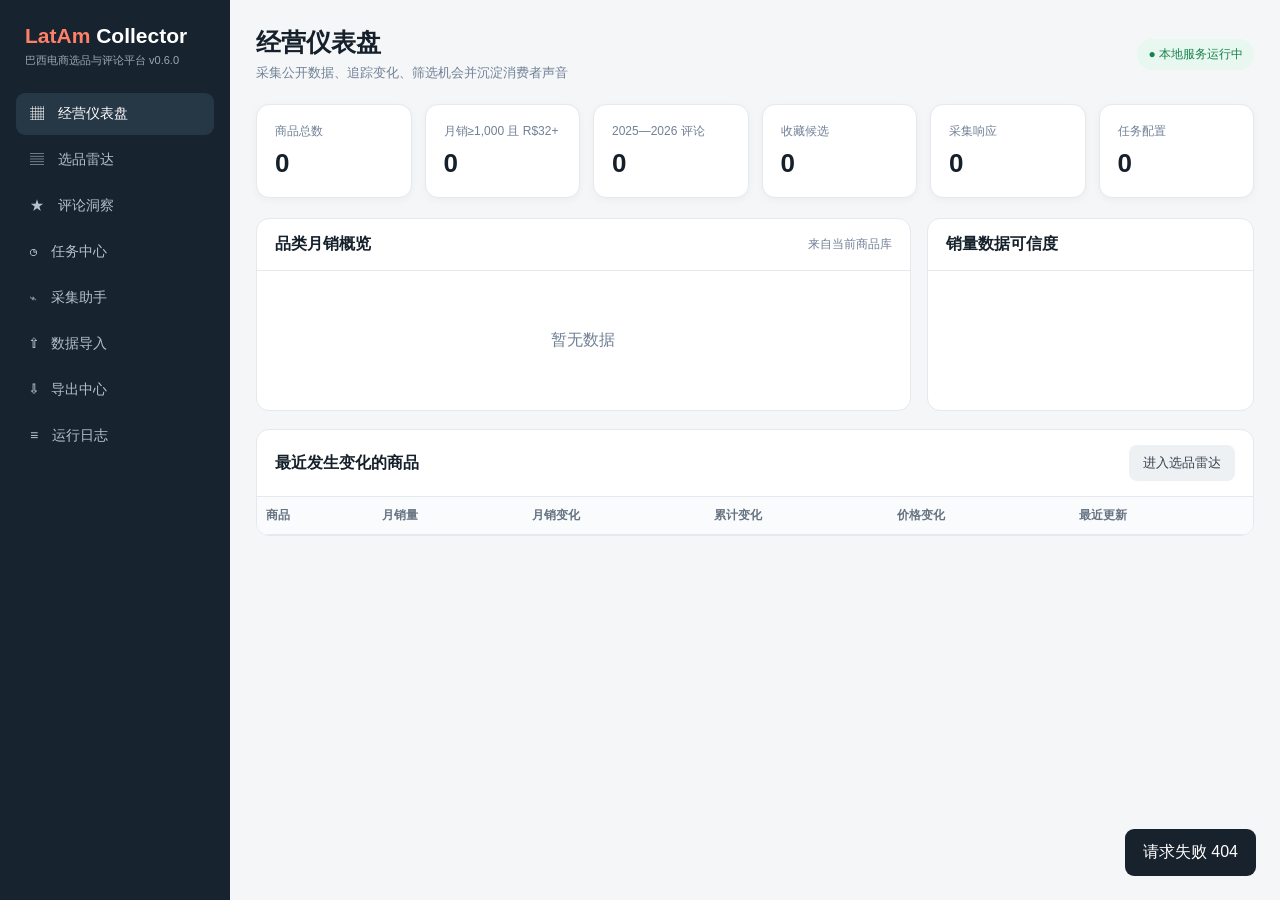
==== commit 1cb20173: "Normalize radar product categories and add manual overrides in v0.6.0" ====
--- a/static/index.html
+++ b/static/index.html
@@ -10,11 +10,20 @@
     .filter-grid{display:grid;grid-template-columns:repeat(6,minmax(125px,1fr));gap:10px}.field label{display:block;font-size:11px;color:var(--muted);margin:0 0 5px}.field input,.field select{width:100%}input,select,textarea{border:1px solid #d8dee5;border-radius:8px;padding:9px 10px;background:#fff;min-width:0}input:focus,select:focus,textarea:focus{outline:2px solid #ef553b22;border-color:var(--brand)}.year-picks{display:flex;align-items:center;gap:7px;min-height:36px;border:1px solid #d8dee5;border-radius:8px;padding:6px 9px;background:#fff}.year-picks label{display:flex;align-items:center;gap:2px;margin:0;font-size:12px;white-space:nowrap}.year-picks input{width:auto;margin:0}.filter-actions{display:flex;gap:8px;align-items:end}.hint{padding:10px 14px;background:#fff8e8;color:#775b17;border-radius:8px;font-size:12px;line-height:1.6;margin-top:12px}
     table{width:100%;border-collapse:collapse;font-size:12px}th{text-align:left;color:#667382;background:#fafbfc;font-weight:600;white-space:nowrap}th,td{padding:10px 9px;border-bottom:1px solid var(--line);vertical-align:top}td.title{min-width:260px;max-width:380px}a{color:#e44b34;text-decoration:none}.product-thumb{width:78px;height:78px;border:1px solid var(--line);border-radius:9px;background:#f7f8fa;display:flex;align-items:center;justify-content:center;overflow:hidden;color:var(--muted);font-size:11px;text-align:center}.product-thumb.mini{width:44px;height:44px;border-radius:7px;flex:0 0 44px}.product-thumb img{width:100%;height:100%;object-fit:cover;display:block}.mover-product{display:flex;align-items:center;gap:9px;min-width:260px}.pill{display:inline-block;padding:3px 7px;border-radius:12px;background:#eef1f4;color:#52606d;white-space:nowrap;margin:1px}.pill.hot{background:#fff0ed;color:#d83d27}.pill.ok{background:#e7f6ed;color:#14733c}.pill.warn{background:#fff4db;color:#866000}.pill.blue{background:#e9f2fb;color:#245d91}.delta.up{color:var(--ok)}.delta.down{color:var(--bad)}.score{font-weight:800;font-size:16px;color:var(--brand)}.page{display:none}.page.active{display:block}.empty{text-align:center;color:var(--muted);padding:42px}.upload{border:2px dashed #d8dee5;border-radius:12px;padding:32px;text-align:center;background:#fafbfc}.upload input{display:none}.sources{display:grid;grid-template-columns:repeat(3,1fr);gap:16px}.source h3{margin:0 0 8px}.source p{color:var(--muted);font-size:13px;min-height:40px}.tag{font-size:11px;padding:4px 7px;border-radius:10px;background:#fff4db;color:#866000}.tag.ready{background:#e7f6ed;color:#14733c}
     .toast{position:fixed;right:24px;bottom:24px;background:#18222d;color:#fff;border-radius:9px;padding:13px 18px;display:none;max-width:460px;z-index:20}.log{font-family:Consolas,monospace;font-size:12px;padding:10px;border-bottom:1px solid var(--line)}.modal{display:none;position:fixed;inset:0;background:#0006;align-items:center;justify-content:center;z-index:10}.modal.open{display:flex}.modal-card{background:#fff;width:460px;max-width:92vw;border-radius:14px;padding:23px}.form-row{margin:13px 0}.form-row label{display:block;font-size:12px;color:var(--muted);margin-bottom:6px}.form-row input,.form-row select{width:100%}.pager{display:flex;justify-content:space-between;align-items:center;padding:14px 17px}.bar-row{display:grid;grid-template-columns:90px 1fr 70px;align-items:center;gap:9px;margin:9px 0;font-size:12px}.bar{height:9px;background:#edf0f3;border-radius:8px;overflow:hidden}.bar i{display:block;height:100%;background:linear-gradient(90deg,var(--brand),var(--brand2));border-radius:8px}.topic-wrap{display:flex;flex-wrap:wrap;gap:8px}.topic-card{border:1px solid var(--line);border-radius:9px;padding:10px 13px;min-width:120px}.topic-card b{display:block;font-size:19px;margin-top:4px}.two-col{display:grid;grid-template-columns:2fr 1fr;gap:16px}.note-text{color:var(--blue);font-size:11px;margin-top:4px}.capture-box{font-size:13px;line-height:1.8}.capture-box b{color:var(--brand)}
-    @media(max-width:1250px){.cards{grid-template-columns:repeat(3,1fr)}.filter-grid{grid-template-columns:repeat(4,1fr)}}@media(max-width:900px){.layout{grid-template-columns:1fr}.side{position:static;width:auto;height:auto}.main{grid-column:1;padding:16px}.cards,.sources,.two-col{grid-template-columns:1fr 1fr}.side nav{display:flex;overflow:auto}.side nav button{min-width:100px}.filter-grid{grid-template-columns:repeat(2,1fr)}}
+    .main,.field{min-width:0}
+    .category-editor{width:430px;max-width:calc(100% - 32px);padding:22px;border:1px solid var(--line);border-radius:14px;color:var(--ink);box-shadow:0 16px 55px #15202b35}
+    .category-editor::backdrop{background:#17232f66}
+    .category-editor h2{margin:0;font-size:18px}
+    .category-editor p{word-break:break-word}
+    .category-actions{display:flex;flex-wrap:wrap;gap:8px;margin-top:18px}
+    .category-error{color:var(--bad);font-size:12px;margin:8px 0 0}
+    .category-tag{white-space:nowrap}
+    .product-actions{display:flex;flex-wrap:wrap;gap:5px;margin-top:4px}
+    @media(max-width:1250px){.cards{grid-template-columns:repeat(3,1fr)}.filter-grid{grid-template-columns:repeat(4,minmax(0,1fr))}}@media(max-width:900px){.layout{grid-template-columns:1fr}.side{position:static;width:auto;height:auto}.main{grid-column:1;padding:16px}.cards,.sources,.two-col{grid-template-columns:1fr 1fr}.side nav{display:flex;overflow:auto}.side nav button{min-width:100px}.filter-grid{grid-template-columns:repeat(2,minmax(0,1fr))}}
   </style>
 </head>
 <body><div class="layout">
-  <aside class="side"><div class="logo"><b>LatAm</b> Collector<small>巴西电商选品与评论平台 v0.5.3</small></div><nav>
+  <aside class="side"><div class="logo"><b>LatAm</b> Collector<small>巴西电商选品与评论平台 v0.6.0</small></div><nav>
     <button class="active" data-page="dashboard">▦　经营仪表盘</button><button data-page="products">▤　选品雷达</button><button data-page="reviews">★　评论洞察</button><button data-page="tasks">◷　任务中心</button><button data-page="sources">⌁　采集助手</button><button data-page="import">⇧　数据导入</button><button data-page="exports">⇩　导出中心</button><button data-page="logs">≡　运行日志</button>
   </nav></aside>
   <main class="main"><div class="top"><div><h1 id="page-title">经营仪表盘</h1><div class="subtitle">采集公开数据、追踪变化、筛选机会并沉淀消费者声音</div></div><div class="status">● 本地服务运行中</div></div>
@@ -23,7 +32,7 @@
     </div><div class="two-col"><div class="panel"><div class="panel-head"><h2>品类月销概览</h2><span class="label">来自当前商品库</span></div><div class="body" id="category-bars"><div class="empty">暂无数据</div></div></div><div class="panel"><div class="panel-head"><h2>销量数据可信度</h2></div><div class="body" id="quality-box"></div></div></div><div class="panel"><div class="panel-head"><h2>最近发生变化的商品</h2><button class="btn secondary" onclick="showPage('products')">进入选品雷达</button></div><div style="overflow:auto"><table><thead><tr><th>商品</th><th>月销量</th><th>月销变化</th><th>累计变化</th><th>价格变化</th><th>最近更新</th></tr></thead><tbody id="mover-rows"></tbody></table></div></div></section>
 
     <section id="products" class="page"><div class="panel"><div class="panel-head"><h2>商品筛选与选品评分</h2><button class="btn secondary" onclick="loadProducts(1)">刷新</button></div><div class="body"><div class="filter-grid">
-      <div class="field"><label>标题或店铺</label><input id="q" placeholder="关键词"></div><div class="field"><label>平台</label><select id="platform" onchange="platformPreset(this.value)"><option value="">全部平台</option><option value="shopee">Shopee</option><option value="shein">SHEIN</option></select></div><div class="field"><label>品类</label><select id="category"><option value="">全部分类</option></select></div><div class="field"><label>价格最低（R$）</label><input id="min-price" type="number" value="32" min="0"></div><div class="field"><label>价格最高（R$）</label><input id="max-price" type="number" placeholder="不限"></div><div class="field"><label>销量口径</label><select id="sales-metric"><option value="monthly">月销量（若平台公开）</option><option value="historical">累计销量</option></select></div><div class="field"><label>销量可信度</label><select id="sales-quality"><option value="">全部</option><option value="exact">只看精确值</option><option value="estimated">只看估算档位</option></select></div>
+      <div class="field"><label>标题或店铺</label><input id="q" placeholder="关键词"></div><div class="field"><label>平台</label><select id="platform" onchange="platformPreset(this.value)"><option value="">全部平台</option><option value="shopee">Shopee</option><option value="shein">SHEIN</option></select></div><div class="field"><label for="category">品类（匹配商品数）</label><select id="category"><option value="">全部分类</option></select></div><div class="field"><label>价格最低（R$）</label><input id="min-price" type="number" value="32" min="0"></div><div class="field"><label>价格最高（R$）</label><input id="max-price" type="number" placeholder="不限"></div><div class="field"><label>销量口径</label><select id="sales-metric"><option value="monthly">月销量（若平台公开）</option><option value="historical">累计销量</option></select></div><div class="field"><label>销量可信度</label><select id="sales-quality"><option value="">全部</option><option value="exact">只看精确值</option><option value="estimated">只看估算档位</option></select></div>
       <div class="field"><label>最低销量</label><input id="min-sales" type="number" value="1000" min="0"></div><div class="field"><label>最高销量</label><input id="max-sales" type="number" placeholder="不限" min="0"></div><div class="field"><label>本次最低增长</label><input id="min-growth" type="number" placeholder="如 100"></div><div class="field"><label>最低评分</label><input id="min-rating" type="number" min="0" max="5" step="0.1" placeholder="如 4.5"></div><div class="field"><label>最低评论数</label><input id="min-reviews" type="number" min="0" placeholder="如 100"></div><div class="field"><label>店铺所在地</label><select id="location"><option value="">全部地区</option></select></div>
       <div class="field"><label>上架年份（可多选）</label><div class="year-picks"><label><input class="product-year" type="checkbox" value="2024" checked>2024</label><label><input class="product-year" type="checkbox" value="2025" checked>2025</label><label><input class="product-year" type="checkbox" value="2026" checked>2026</label></div></div><div class="field"><label>商品范围</label><select id="favorite"><option value="">全部商品</option><option value="1">只看收藏</option></select></div><div class="field"><label>商品图片</label><select id="image-state"><option value="">全部</option><option value="with">只看有图</option><option value="missing">检查缺图</option></select></div><div class="field"><label>排序方式</label><select id="sort-by"><option value="monthly_sold">月销量</option><option value="historical_sold">累计销量</option><option value="growth">本次销量变化</option><option value="opportunity">选品参考分</option><option value="newest">最新上架</option><option value="rating">评分</option><option value="reviews">评论数</option><option value="price">价格</option><option value="updated">最近采集</option></select></div><div class="filter-actions"><button class="btn" onclick="loadProducts(1)">应用筛选</button><button class="btn secondary" onclick="clearProductFilters()">清空</button></div>
     </div><div class="hint"><b>销量说明：</b>Shopee / SHEIN 只公开“1千+ / 7,2k+”时会标记为“估算”，数值按公开档位下限保存；没有公开月销量时保持为 0，不伪造数字。重复采集同一商品后，“变化”列才会产生趋势。</div></div><div style="overflow:auto"><table><thead><tr><th>收藏</th><th>图片</th><th>商品</th><th>品类</th><th>价格</th><th>累计销量</th><th>月销量</th><th>本次变化</th><th>参考分/阶段</th><th>评分/评论</th><th>上架</th><th>操作</th></tr></thead><tbody id="product-rows"></tbody></table></div><div class="pager"><span class="label" id="product-total"></span><div><button class="btn secondary" onclick="loadProducts(productPage-1)">上一页</button> <span id="product-page" class="label"></span> <button class="btn secondary" onclick="loadProducts(productPage+1)">下一页</button></div></div></div></section>
@@ -39,8 +48,29 @@
     <section id="logs" class="page"><div class="panel"><div class="panel-head"><h2>最近运行日志</h2><button class="btn secondary" onclick="loadLogs()">刷新</button></div><div id="log-rows"></div></div></section>
   </main></div>
 <div class="modal" id="task-modal"><div class="modal-card"><h2>新建采集任务</h2><div class="form-row"><label>任务名称</label><input id="task-name" value="五金商品追踪"></div><div class="form-row"><label>平台</label><select id="task-platform"><option value="shopee">Shopee 巴西</option><option value="shein">SHEIN 巴西</option><option value="mercadolivre">Mercado Livre（待开发）</option></select></div><div class="form-row"><label>任务类型</label><select id="task-type"><option>商品采集</option><option>评论采集</option><option>价格与销量追踪</option></select></div><div class="form-row"><label>运行方式</label><select id="task-schedule"><option>手动</option><option>每天 02:00（仅保存计划）</option></select></div><button class="btn" onclick="saveTask()">保存任务</button> <button class="btn secondary" onclick="closeTask()">取消</button></div></div><div class="toast" id="toast"></div>
+<dialog id="category-editor" class="category-editor" aria-labelledby="category-editor-title">
+  <form id="category-editor-form">
+    <h2 id="category-editor-title">修改品类</h2>
+    <p id="category-editor-product" class="label"></p>
+    <div class="field">
+      <label for="category-editor-select">品类</label>
+      <select id="category-editor-select" required></select>
+    </div>
+    <p id="category-editor-error" class="category-error" role="alert" hidden></p>
+    <div class="category-actions">
+      <button class="btn" type="submit">保存品类</button>
+      <button class="btn secondary" type="button" id="category-editor-reset">恢复自动分类</button>
+      <button class="btn secondary" type="button" id="category-editor-cancel">取消</button>
+    </div>
+  </form>
+</dialog>
 <script>
 const titles={dashboard:'经营仪表盘',products:'选品雷达',reviews:'评论洞察',tasks:'任务中心',sources:'采集助手',import:'数据导入',exports:'导出中心',logs:'运行日志'};let productPage=1,productPages=1,reviewPage=1,reviewPages=1;
+let categoryGroups = [];
+let latestProductRequest = 0;
+let editingCategoryId = null;
+let categorySavePending = false;
+const categorySource = {platform:'平台品类', title:'按商品标题分类', legacy:'历史品类', manual:'手动分类', unknown:'待整理'};
 const esc=s=>String(s??'').replace(/[&<>"']/g,c=>({'&':'&amp;','<':'&lt;','>':'&gt;','"':'&quot;',"'":'&#39;'}[c]));const num=v=>Number(v||0).toLocaleString();const money=v=>'R$ '+Number(v||0).toFixed(2);
 function webUrl(v){try{const u=new URL(String(v||''));return ['http:','https:'].includes(u.protocol)?u.href:''}catch(_){return ''}}function productImage(x,mini=false){const src=webUrl(x.image_url),target=webUrl(x.product_url)||src,open=target?` href="${esc(target)}" target="_blank" rel="noreferrer"`:'';return `<a class="product-thumb${mini?' mini':''}"${open}>${src?`<img loading="lazy" decoding="async" referrerpolicy="no-referrer" src="${esc(src)}" alt="${esc(x.title||'商品图片')}" onerror="this.hidden=true;this.nextElementSibling.hidden=false"><span hidden>图片失效</span>`:'<span>暂无图片</span>'}</a>`}
 function toast(t){const e=document.getElementById('toast');e.textContent=t;e.style.display='block';setTimeout(()=>e.style.display='none',3800)}async function api(url,options){const r=await fetch(url,options);const d=await r.json().catch(()=>({}));if(!r.ok)throw new Error(d.detail||('请求失败 '+r.status));return d}function delta(v,prefix=''){v=Number(v||0);if(!v)return '<span class="label">—</span>';return `<span class="delta ${v>0?'up':'down'}">${v>0?'+':''}${prefix}${num(v)}</span>`}
@@ -48,10 +78,147 @@
 function showPage(page){document.querySelectorAll('nav button,.page').forEach(x=>x.classList.remove('active'));const b=document.querySelector(`nav button[data-page="${page}"]`);if(b)b.classList.add('active');document.getElementById(page).classList.add('active');document.getElementById('page-title').textContent=titles[page];if(page==='products')loadProducts(productPage);if(page==='reviews'){loadReviewInsights();loadReviews(reviewPage)}if(page==='tasks')loadTasks();if(page==='sources')loadCaptureStatus();if(page==='logs')loadLogs();history.replaceState(null,'','?page='+page)}document.querySelectorAll('nav button').forEach(b=>b.onclick=()=>showPage(b.dataset.page));
 async function loadStats(){try{const s=await api('/api/stats');for(const k of ['products','qualified','reviews','favorites','captures','tasks'])document.getElementById('stat-'+k).textContent=num(s[k]);if(s.last_capture)document.querySelector('.subtitle').textContent='最近采集：'+s.last_capture}catch(e){toast(e.message)}}
 async function loadAnalytics(){try{const d=await api('/api/analytics'),max=Math.max(1,...d.categories.map(x=>Number(x.monthly_sales||0)));document.getElementById('category-bars').innerHTML=d.categories.length?d.categories.map(x=>`<div class="bar-row"><span>${esc(x.category)}</span><div class="bar"><i style="width:${Math.max(2,Number(x.monthly_sales||0)/max*100)}%"></i></div><b>${num(x.monthly_sales)}</b></div>`).join(''):'<div class="empty">采集商品后显示品类分布</div>';const q=d.sales_quality||{};document.getElementById('quality-box').innerHTML=`<div class="topic-wrap"><div class="topic-card">精确月销量<b>${num(q.exact_count)}</b></div><div class="topic-card">估算档位<b>${num(q.estimated_count)}</b></div><div class="topic-card">暂缺月销量<b>${num(q.missing_count)}</b></div></div><p class="label">估算值是“1千+ / 10万+”等公开档位的下限，平台不会伪造精确数字。</p>`;document.getElementById('mover-rows').innerHTML=d.movers.length?d.movers.map(x=>`<tr><td><div class="mover-product">${productImage(x,true)}<b>${esc(x.title)}</b></div></td><td>${num(x.monthly_sold)}</td><td>${delta(x.monthly_sold_delta)}</td><td>${delta(x.historical_sold_delta)}</td><td>${delta(x.price_delta,'R$ ')}</td><td>${esc(x.imported_at)}</td></tr>`).join(''):'<tr><td colspan="6" class="empty">同一商品采集两次并发生变化后，这里会显示趋势。</td></tr>'}catch(e){toast(e.message)}}
-async function loadOptions(){try{const d=await api('/api/product-options'),category=document.getElementById('category'),location=document.getElementById('location'),defaults=['五金工具','女装服装','家居百货','数码家电','美妆个护','运动户外','母婴玩具','未分类'],cats=[...new Set([...defaults,...d.categories])];category.innerHTML='<option value="">全部分类</option>'+cats.map(x=>`<option>${esc(x)}</option>`).join('');location.innerHTML='<option value="">全部地区</option>'+d.locations.map(x=>`<option>${esc(x)}</option>`).join('')}catch(_){}}
+async function loadOptions() {
+  try {
+    const data = await api('/api/product-options');
+    const region = document.getElementById('location');
+    const selected = region.value;
+    region.replaceChildren(new Option('全部地区', ''), ...data.locations.map(name => new Option(name, name)));
+    region.value = data.locations.includes(selected) ? selected : '';
+  } catch (_) {}
+}
+
+function fillCategorySelect(select, selected, counts = null) {
+  const options = [];
+  if (counts) {
+    const total = Object.values(counts).reduce((sum, count) => sum + count, 0);
+    options.push(new Option(`全部分类（${num(total)}）`, ''));
+  }
+  for (const [group, labels] of categoryGroups) {
+    const section = document.createElement('optgroup');
+    section.label = group;
+    for (const label of labels) {
+      const name = counts ? `${label}（${num(counts[label])}）` : label;
+      section.append(new Option(name, label));
+    }
+    options.push(section);
+  }
+  select.replaceChildren(...options);
+  select.value = categoryGroups.some(([, labels]) => labels.includes(selected)) ? selected : '';
+}
 function productParams(page){const years=[...document.querySelectorAll('.product-year:checked')].map(x=>x.value).join(',');return new URLSearchParams({q:document.getElementById('q').value,platform:document.getElementById('platform').value,category:document.getElementById('category').value,min_price:document.getElementById('min-price').value,max_price:document.getElementById('max-price').value,sales_metric:document.getElementById('sales-metric').value,sales_quality:document.getElementById('sales-quality').value,min_sales:document.getElementById('min-sales').value,max_sales:document.getElementById('max-sales').value,min_growth:document.getElementById('min-growth').value,min_rating:document.getElementById('min-rating').value,min_reviews:document.getElementById('min-reviews').value,location:document.getElementById('location').value,favorite:document.getElementById('favorite').value,image_state:document.getElementById('image-state').value,sort_by:document.getElementById('sort-by').value,years,page:String(page),page_size:'50'})}
-function platformPreset(value){if(value==='shein'){document.getElementById('sales-metric').value='historical';document.getElementById('min-sales').value='0';document.getElementById('sort-by').value='historical_sold'}else if(value==='shopee'){document.getElementById('sales-metric').value='monthly';document.getElementById('min-sales').value='1000';document.getElementById('sort-by').value='monthly_sold'}loadProducts(1)}
-async function loadProducts(page=1){page=Math.max(1,Math.min(page,productPages||1));try{const d=await api('/api/products?'+productParams(page));productPage=d.page;productPages=Math.max(1,Math.ceil(d.total/d.page_size));const metric=document.getElementById('sales-metric').value;const productRows=d.items.map(x=>{const productUrl=webUrl(x.product_url);return `<tr><td><button class="btn star ${x.is_favorite?'on':''}" onclick="toggleFavorite(${x.id},${x.is_favorite?0:1})">★</button></td><td>${productImage(x)}</td><td class="title"><b>${esc(x.title)}</b><br><span class="pill blue">${esc(String(x.platform||'').toUpperCase())}</span> <span class="label">${esc(x.shop_name||'')} · 采集 ${num(x.capture_count)} 次</span>${x.note?`<div class="note-text">备注：${esc(x.note)}</div>`:''}</td><td><span class="pill">${esc(x.category)}</span></td><td>${money(x.price)}<br>${delta(x.price_delta,'R$ ')}</td><td>${salesCell(x,'historical')}</td><td>${salesCell(x,'monthly')}</td><td>${metric==='historical'?delta(x.historical_sold_delta):delta(x.monthly_sold_delta)}</td><td><span class="score">${x.opportunity_score}</span><br><span class="pill blue">${esc(x.lifecycle)}</span></td><td>${Number(x.rating||0).toFixed(2)}<br><span class="label">${num(x.review_count)} 条</span></td><td>${esc((x.created_at||'').slice(0,10))}</td><td>${productUrl?`<a target="_blank" rel="noreferrer" href="${esc(productUrl)}">打开</a><br>`:''}<button class="btn secondary tiny" onclick="editNote(${x.id})">备注</button></td></tr>`}).join('');document.getElementById('product-rows').innerHTML=productRows||'<tr><td colspan="12" class="empty">没有符合条件的商品。可降低最低销量，或切换为累计销量。</td></tr>';window.currentProducts=Object.fromEntries(d.items.map(x=>[x.id,x]));document.getElementById('product-total').textContent='共 '+num(d.total)+' 条 · 每页 '+d.page_size+' 条';document.getElementById('product-page').textContent=`第 ${productPage} / ${productPages} 页`}catch(e){toast(e.message)}}
+function platformPreset(value) {
+  document.getElementById('category').value = '';
+  if (value === 'shein' || value === 'shopee') {
+    const salesMetric = value === 'shein' ? 'historical' : 'monthly';
+    document.getElementById('sales-metric').value = salesMetric;
+    document.getElementById('min-sales').value = value === 'shein' ? '0' : '1000';
+    document.getElementById('sort-by').value = salesMetric + '_sold';
+  }
+  loadProducts(1);
+}
+
+function productRow(product, metric) {
+  const id = Number(product.id);
+  const productUrl = webUrl(product.product_url);
+  const origin = categorySource[product.category_origin] || categorySource.unknown;
+  const categoryLabel = product.category_origin === 'manual' ? '<span class="label">手动</span>' : '';
+  return `<tr>
+    <td><button class="btn star ${product.is_favorite ? 'on' : ''}" onclick="toggleFavorite(${id},${product.is_favorite ? 0 : 1})" aria-label="切换收藏">★</button></td>
+    <td>${productImage(product)}</td>
+    <td class="title">
+      <b>${esc(product.title)}</b><br>
+      <span class="pill blue">${esc(String(product.platform || '').toUpperCase())}</span>
+      <span class="label">${esc(product.shop_name || '')} · 采集 ${num(product.capture_count)} 次</span>
+      ${product.note ? `<div class="note-text">备注：${esc(product.note)}</div>` : ''}
+    </td>
+    <td><span class="pill category-tag" title="${esc(origin)}">${esc(product.category)}</span><br>${categoryLabel}</td>
+    <td>${money(product.price)}<br>${delta(product.price_delta, 'R$ ')}</td>
+    <td>${salesCell(product, 'historical')}</td>
+    <td>${salesCell(product, 'monthly')}</td>
+    <td>${delta(product[metric + '_sold_delta'])}</td>
+    <td><span class="score">${esc(product.opportunity_score)}</span><br><span class="pill blue">${esc(product.lifecycle)}</span></td>
+    <td>${Number(product.rating || 0).toFixed(2)}<br><span class="label">${num(product.review_count)} 条</span></td>
+    <td>${esc((product.created_at || '').slice(0, 10))}</td>
+    <td>
+      ${productUrl ? `<a target="_blank" rel="noreferrer" href="${esc(productUrl)}">打开</a>` : ''}
+      <div class="product-actions">
+        <button class="btn secondary tiny" onclick="editCategory(${id})">改品类</button>
+        <button class="btn secondary tiny" onclick="editNote(${id})">备注</button>
+      </div>
+    </td>
+  </tr>`;
+}
+
+async function loadProducts(page = 1) {
+  const requestId = ++latestProductRequest;
+  const params = productParams(Math.max(1, Math.min(page, productPages)));
+  try {
+    const data = await api('/api/products?' + params);
+    if (requestId !== latestProductRequest) return;
+    productPage = data.page;
+    productPages = Math.max(1, Math.ceil(data.total / data.page_size));
+    categoryGroups = data.category_groups;
+    const category = document.getElementById('category');
+    fillCategorySelect(category, category.value, data.category_counts);
+    const metric = params.get('sales_metric');
+    const rows = data.items.map(product => productRow(product, metric)).join('');
+    document.getElementById('product-rows').innerHTML = rows ||
+      '<tr><td colspan="12" class="empty">没有符合当前条件的商品。可选择全部分类，或调整价格和销量筛选。</td></tr>';
+    window.currentProducts = Object.fromEntries(data.items.map(product => [product.id, product]));
+    document.getElementById('product-total').textContent = `共 ${num(data.total)} 条 · 每页 ${data.page_size} 条`;
+    document.getElementById('product-page').textContent = `第 ${productPage} / ${productPages} 页`;
+  } catch (error) {
+    if (requestId === latestProductRequest) toast(error.message);
+  }
+}
+
+function editCategory(id) {
+  const product = window.currentProducts?.[id];
+  if (categorySavePending || !product) return;
+  editingCategoryId = id;
+  document.getElementById('category-editor-product').textContent = product.title;
+  fillCategorySelect(document.getElementById('category-editor-select'), product.category);
+  document.getElementById('category-editor-error').hidden = true;
+  document.getElementById('category-editor').showModal();
+}
+
+async function saveCategory(category) {
+  if (categorySavePending || editingCategoryId === null) return;
+  categorySavePending = true;
+  const dialog = document.getElementById('category-editor');
+  const error = document.getElementById('category-editor-error');
+  const buttons = [...dialog.querySelectorAll('button')];
+  error.hidden = true;
+  buttons.forEach(button => { button.disabled = true; });
+  try {
+    await api('/api/products/' + editingCategoryId, {
+      method: 'PATCH',
+      headers: {'Content-Type': 'application/json'},
+      body: JSON.stringify({category})
+    });
+    dialog.close();
+    toast(category === null ? '已恢复自动分类' : '品类已保存');
+    loadProducts(productPage);
+    loadAnalytics();
+  } catch (failure) {
+    error.textContent = failure.message;
+    error.hidden = false;
+  } finally {
+    categorySavePending = false;
+    buttons.forEach(button => { button.disabled = false; });
+  }
+}
+
+document.getElementById('category-editor-form').addEventListener('submit', event => {
+  event.preventDefault();
+  saveCategory(document.getElementById('category-editor-select').value);
+});
+document.getElementById('category-editor-reset').onclick = () => saveCategory(null);
+document.getElementById('category-editor-cancel').onclick = () => document.getElementById('category-editor').close();
+document.getElementById('category-editor').addEventListener('cancel', event => {
+  if (categorySavePending) event.preventDefault();
+});
 function clearProductFilters(){for(const id of ['q','min-price','max-price','min-sales','max-sales','min-growth','min-rating','min-reviews'])document.getElementById(id).value='';for(const id of ['platform','category','sales-quality','location','favorite','image-state'])document.getElementById(id).value='';document.getElementById('sales-metric').value='monthly';document.getElementById('sort-by').value='monthly_sold';document.querySelectorAll('.product-year').forEach(x=>x.checked=true);loadProducts(1)}async function toggleFavorite(id,value){try{await api('/api/products/'+id,{method:'PATCH',headers:{'Content-Type':'application/json'},body:JSON.stringify({is_favorite:!!value})});loadProducts(productPage);loadStats()}catch(e){toast(e.message)}}async function editNote(id){const current=window.currentProducts?.[id]?.note||'',note=prompt('填写成本、供应商、风险点等选品备注：',current);if(note===null)return;try{await api('/api/products/'+id,{method:'PATCH',headers:{'Content-Type':'application/json'},body:JSON.stringify({note})});loadProducts(productPage)}catch(e){toast(e.message)}}
 function reviewParams(page){return new URLSearchParams({platform:document.getElementById('review-platform').value,year_from:document.getElementById('review-year-from').value||2025,year_to:document.getElementById('review-year-to').value||2026,sentiment:document.getElementById('review-sentiment').value,topic:document.getElementById('review-topic').value,has_media:document.getElementById('review-media').value,q:document.getElementById('review-q').value,item_id:document.getElementById('review-item').value,page:String(page),page_size:'50'})}
 async function loadReviews(page=1){page=Math.max(1,Math.min(page,reviewPages||1));try{const d=await api('/api/reviews?'+reviewParams(page));reviewPage=d.page;reviewPages=Math.max(1,Math.ceil(d.total/d.page_size));document.getElementById('review-rows').innerHTML=d.items.length?d.items.map(x=>`<tr><td>${esc((x.review_time||'').slice(0,10))}</td><td><span class="pill ${x.sentiment==='负向'?'hot':x.sentiment==='正向'?'ok':''}">${esc(x.sentiment)}</span><br>${'★'.repeat(x.rating)}</td><td class="title">${esc(x.comment||'（无文字）')}</td><td>${x.topics.length?x.topics.map(t=>`<span class="pill blue">${esc(t)}</span>`).join(''):'—'}</td><td>${esc(x.variant)}</td><td>${esc(x.title||x.item_id)}</td><td>${x.media_count}</td></tr>`).join(''):'<tr><td colspan="7" class="empty">暂无符合条件的评论。进入商品评论区并翻页后会自动收集。</td></tr>';document.getElementById('review-total').textContent='共 '+num(d.total)+' 条';document.getElementById('review-page').textContent=`第 ${reviewPage} / ${reviewPages} 页`;loadReviewInsights()}catch(e){toast(e.message)}}async function loadReviewInsights(){try{const from=document.getElementById('review-year-from').value||2025,to=document.getElementById('review-year-to').value||2026,platform=encodeURIComponent(document.getElementById('review-platform').value),d=await api(`/api/review-insights?year_from=${from}&year_to=${to}&platform=${platform}`),pieces=[['评论总数',d.total],['有文字',d.with_text],['有图片/视频',d.with_media],['正向',d.sentiments['正向']],['中性',d.sentiments['中性']],['负向',d.sentiments['负向']],...Object.entries(d.topics)];document.getElementById('review-insights').innerHTML=pieces.map(([k,v])=>`<div class="topic-card">${esc(k)}<b>${num(v)}</b></div>`).join('')+`<div class="label" style="width:100%">${esc(d.note)}</div>`}catch(e){toast(e.message)}}
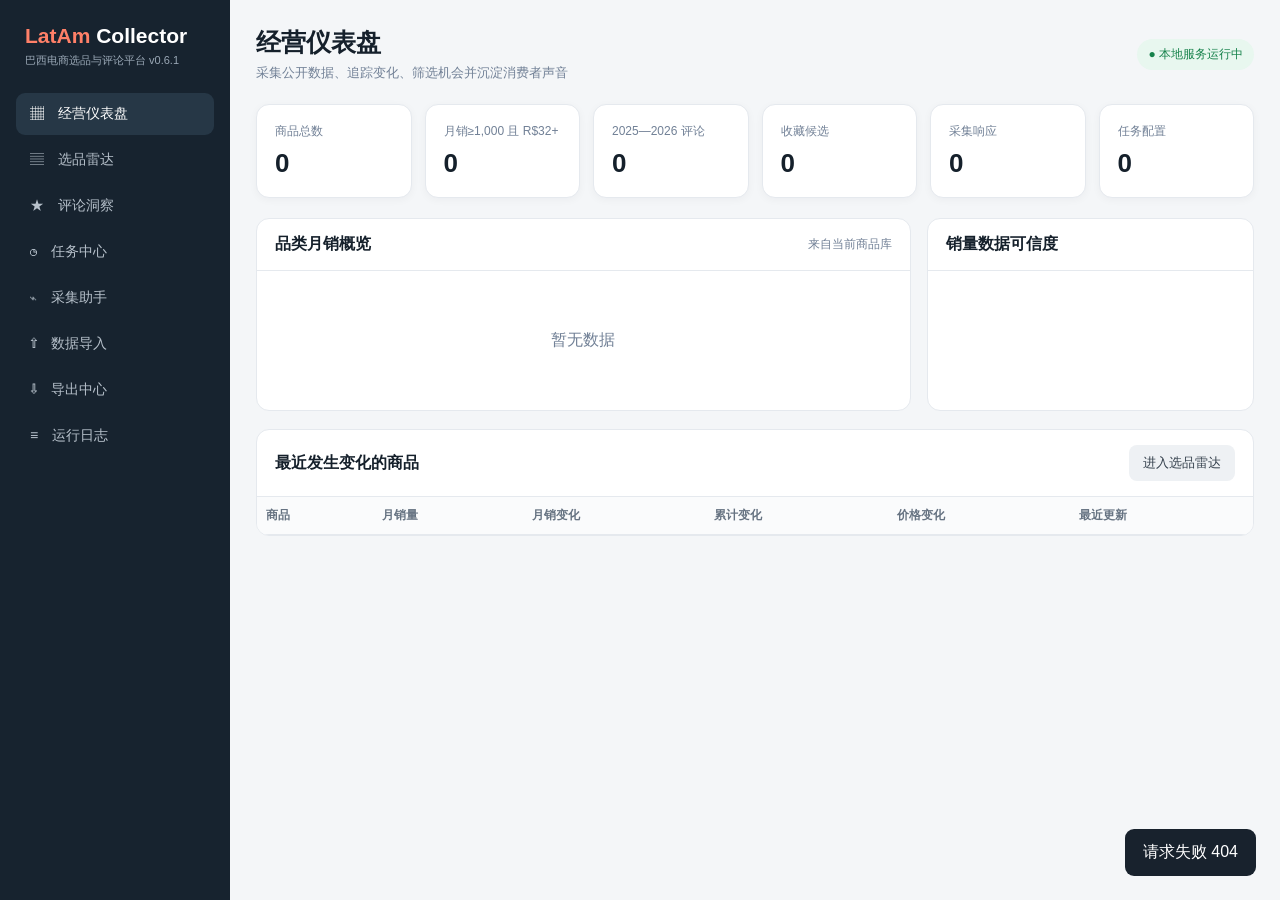
==== commit 15938a04: "Start Shopee auto-pagination from the current list popup" ====
--- a/static/index.html
+++ b/static/index.html
@@ -23,7 +23,7 @@
   </style>
 </head>
 <body><div class="layout">
-  <aside class="side"><div class="logo"><b>LatAm</b> Collector<small>巴西电商选品与评论平台 v0.6.0</small></div><nav>
+  <aside class="side"><div class="logo"><b>LatAm</b> Collector<small>巴西电商选品与评论平台 v0.6.1</small></div><nav>
     <button class="active" data-page="dashboard">▦　经营仪表盘</button><button data-page="products">▤　选品雷达</button><button data-page="reviews">★　评论洞察</button><button data-page="tasks">◷　任务中心</button><button data-page="sources">⌁　采集助手</button><button data-page="import">⇧　数据导入</button><button data-page="exports">⇩　导出中心</button><button data-page="logs">≡　运行日志</button>
   </nav></aside>
   <main class="main"><div class="top"><div><h1 id="page-title">经营仪表盘</h1><div class="subtitle">采集公开数据、追踪变化、筛选机会并沉淀消费者声音</div></div><div class="status">● 本地服务运行中</div></div>
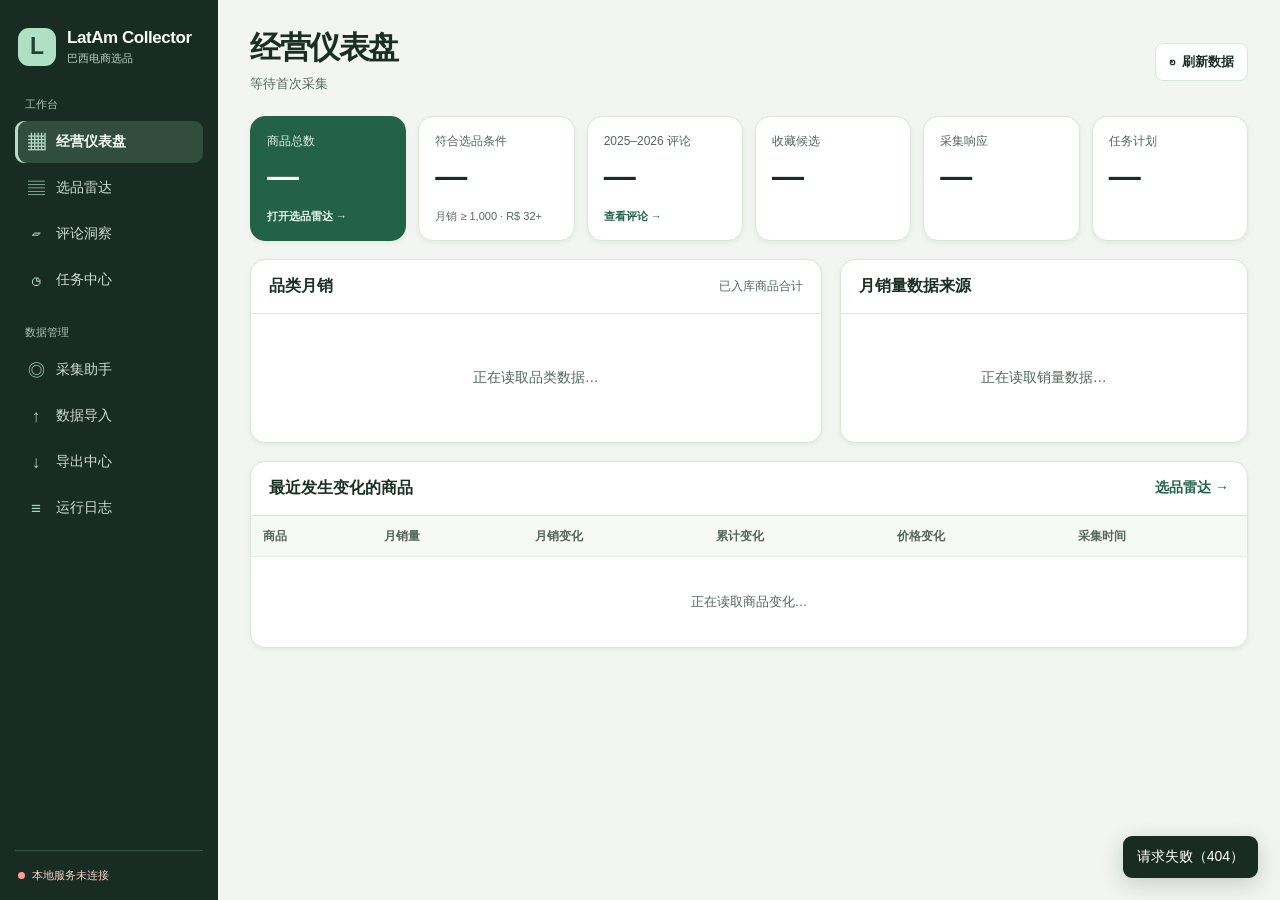
==== commit 2a918a2a: "Redesign the local radar and link reviews to products" ====
--- a/static/index.html
+++ b/static/index.html
@@ -1,228 +1,325 @@
 <!doctype html>
 <html lang="zh-CN">
 <head>
-  <meta charset="utf-8"><meta name="viewport" content="width=device-width,initial-scale=1">
+  <meta charset="utf-8">
+  <meta name="viewport" content="width=device-width, initial-scale=1">
   <title>LatAm Collector</title>
-  <style>
-    :root{--bg:#f4f6f8;--card:#fff;--ink:#15202b;--muted:#718096;--line:#e5e9ee;--brand:#ef553b;--brand2:#ff8068;--nav:#17232f;--ok:#16824b;--bad:#c53030;--blue:#2b6cb0}
-    *{box-sizing:border-box}body{margin:0;font-family:"Microsoft YaHei",Segoe UI,sans-serif;background:var(--bg);color:var(--ink)}.layout{display:grid;grid-template-columns:230px 1fr;min-height:100vh}.side{background:var(--nav);color:#fff;padding:24px 16px;position:fixed;width:230px;height:100vh;overflow:auto}.logo{font-size:21px;font-weight:800;margin:0 9px 25px}.logo b{color:var(--brand2)}.logo small{display:block;font-size:11px;color:#9aa8b6;font-weight:400;margin-top:5px}nav button{display:block;width:100%;border:0;background:transparent;color:#b7c1cb;text-align:left;padding:12px 14px;border-radius:9px;margin:4px 0;font-size:14px;cursor:pointer}nav button:hover,nav button.active{background:#263746;color:#fff}.main{grid-column:2;padding:26px;max-width:1800px}.top{display:flex;justify-content:space-between;align-items:center;margin-bottom:22px}h1{font-size:25px;margin:0}.subtitle{color:var(--muted);font-size:13px;margin-top:5px}.status{font-size:12px;color:var(--ok);background:#e8f7ef;padding:7px 11px;border-radius:20px}
-    .cards{display:grid;grid-template-columns:repeat(6,1fr);gap:13px;margin-bottom:20px}.card{background:var(--card);border:1px solid var(--line);border-radius:13px;padding:18px;box-shadow:0 2px 8px #18222d0a}.metric{font-size:26px;font-weight:800;margin-top:8px}.label{font-size:12px;color:var(--muted)}.panel{background:var(--card);border:1px solid var(--line);border-radius:13px;margin-bottom:18px;overflow:hidden}.panel-head{display:flex;justify-content:space-between;align-items:center;gap:12px;padding:15px 18px;border-bottom:1px solid var(--line)}.panel-head h2{font-size:16px;margin:0}.body{padding:17px}.btn{border:0;background:var(--brand);color:#fff;padding:9px 14px;border-radius:8px;cursor:pointer;font-size:13px;white-space:nowrap}.btn:hover{filter:brightness(.96)}.btn.secondary{background:#eef1f4;color:#34404c}.btn.green{background:var(--ok)}.btn.tiny{padding:5px 8px;font-size:12px}.btn.star{background:transparent;color:#a0aec0;font-size:21px;padding:0}.btn.star.on{color:#f6ad20}
-    .filter-grid{display:grid;grid-template-columns:repeat(6,minmax(125px,1fr));gap:10px}.field label{display:block;font-size:11px;color:var(--muted);margin:0 0 5px}.field input,.field select{width:100%}input,select,textarea{border:1px solid #d8dee5;border-radius:8px;padding:9px 10px;background:#fff;min-width:0}input:focus,select:focus,textarea:focus{outline:2px solid #ef553b22;border-color:var(--brand)}.year-picks{display:flex;align-items:center;gap:7px;min-height:36px;border:1px solid #d8dee5;border-radius:8px;padding:6px 9px;background:#fff}.year-picks label{display:flex;align-items:center;gap:2px;margin:0;font-size:12px;white-space:nowrap}.year-picks input{width:auto;margin:0}.filter-actions{display:flex;gap:8px;align-items:end}.hint{padding:10px 14px;background:#fff8e8;color:#775b17;border-radius:8px;font-size:12px;line-height:1.6;margin-top:12px}
-    table{width:100%;border-collapse:collapse;font-size:12px}th{text-align:left;color:#667382;background:#fafbfc;font-weight:600;white-space:nowrap}th,td{padding:10px 9px;border-bottom:1px solid var(--line);vertical-align:top}td.title{min-width:260px;max-width:380px}a{color:#e44b34;text-decoration:none}.product-thumb{width:78px;height:78px;border:1px solid var(--line);border-radius:9px;background:#f7f8fa;display:flex;align-items:center;justify-content:center;overflow:hidden;color:var(--muted);font-size:11px;text-align:center}.product-thumb.mini{width:44px;height:44px;border-radius:7px;flex:0 0 44px}.product-thumb img{width:100%;height:100%;object-fit:cover;display:block}.mover-product{display:flex;align-items:center;gap:9px;min-width:260px}.pill{display:inline-block;padding:3px 7px;border-radius:12px;background:#eef1f4;color:#52606d;white-space:nowrap;margin:1px}.pill.hot{background:#fff0ed;color:#d83d27}.pill.ok{background:#e7f6ed;color:#14733c}.pill.warn{background:#fff4db;color:#866000}.pill.blue{background:#e9f2fb;color:#245d91}.delta.up{color:var(--ok)}.delta.down{color:var(--bad)}.score{font-weight:800;font-size:16px;color:var(--brand)}.page{display:none}.page.active{display:block}.empty{text-align:center;color:var(--muted);padding:42px}.upload{border:2px dashed #d8dee5;border-radius:12px;padding:32px;text-align:center;background:#fafbfc}.upload input{display:none}.sources{display:grid;grid-template-columns:repeat(3,1fr);gap:16px}.source h3{margin:0 0 8px}.source p{color:var(--muted);font-size:13px;min-height:40px}.tag{font-size:11px;padding:4px 7px;border-radius:10px;background:#fff4db;color:#866000}.tag.ready{background:#e7f6ed;color:#14733c}
-    .toast{position:fixed;right:24px;bottom:24px;background:#18222d;color:#fff;border-radius:9px;padding:13px 18px;display:none;max-width:460px;z-index:20}.log{font-family:Consolas,monospace;font-size:12px;padding:10px;border-bottom:1px solid var(--line)}.modal{display:none;position:fixed;inset:0;background:#0006;align-items:center;justify-content:center;z-index:10}.modal.open{display:flex}.modal-card{background:#fff;width:460px;max-width:92vw;border-radius:14px;padding:23px}.form-row{margin:13px 0}.form-row label{display:block;font-size:12px;color:var(--muted);margin-bottom:6px}.form-row input,.form-row select{width:100%}.pager{display:flex;justify-content:space-between;align-items:center;padding:14px 17px}.bar-row{display:grid;grid-template-columns:90px 1fr 70px;align-items:center;gap:9px;margin:9px 0;font-size:12px}.bar{height:9px;background:#edf0f3;border-radius:8px;overflow:hidden}.bar i{display:block;height:100%;background:linear-gradient(90deg,var(--brand),var(--brand2));border-radius:8px}.topic-wrap{display:flex;flex-wrap:wrap;gap:8px}.topic-card{border:1px solid var(--line);border-radius:9px;padding:10px 13px;min-width:120px}.topic-card b{display:block;font-size:19px;margin-top:4px}.two-col{display:grid;grid-template-columns:2fr 1fr;gap:16px}.note-text{color:var(--blue);font-size:11px;margin-top:4px}.capture-box{font-size:13px;line-height:1.8}.capture-box b{color:var(--brand)}
-    .main,.field{min-width:0}
-    .category-editor{width:430px;max-width:calc(100% - 32px);padding:22px;border:1px solid var(--line);border-radius:14px;color:var(--ink);box-shadow:0 16px 55px #15202b35}
-    .category-editor::backdrop{background:#17232f66}
-    .category-editor h2{margin:0;font-size:18px}
-    .category-editor p{word-break:break-word}
-    .category-actions{display:flex;flex-wrap:wrap;gap:8px;margin-top:18px}
-    .category-error{color:var(--bad);font-size:12px;margin:8px 0 0}
-    .category-tag{white-space:nowrap}
-    .product-actions{display:flex;flex-wrap:wrap;gap:5px;margin-top:4px}
-    @media(max-width:1250px){.cards{grid-template-columns:repeat(3,1fr)}.filter-grid{grid-template-columns:repeat(4,minmax(0,1fr))}}@media(max-width:900px){.layout{grid-template-columns:1fr}.side{position:static;width:auto;height:auto}.main{grid-column:1;padding:16px}.cards,.sources,.two-col{grid-template-columns:1fr 1fr}.side nav{display:flex;overflow:auto}.side nav button{min-width:100px}.filter-grid{grid-template-columns:repeat(2,minmax(0,1fr))}}
-  </style>
+  <link rel="stylesheet" href="/static/app.css?v=0.7.0">
+  <script src="/static/app.js?v=0.7.0" defer></script>
 </head>
-<body><div class="layout">
-  <aside class="side"><div class="logo"><b>LatAm</b> Collector<small>巴西电商选品与评论平台 v0.6.1</small></div><nav>
-    <button class="active" data-page="dashboard">▦　经营仪表盘</button><button data-page="products">▤　选品雷达</button><button data-page="reviews">★　评论洞察</button><button data-page="tasks">◷　任务中心</button><button data-page="sources">⌁　采集助手</button><button data-page="import">⇧　数据导入</button><button data-page="exports">⇩　导出中心</button><button data-page="logs">≡　运行日志</button>
-  </nav></aside>
-  <main class="main"><div class="top"><div><h1 id="page-title">经营仪表盘</h1><div class="subtitle">采集公开数据、追踪变化、筛选机会并沉淀消费者声音</div></div><div class="status">● 本地服务运行中</div></div>
-    <section id="dashboard" class="page active"><div class="cards">
-      <div class="card"><div class="label">商品总数</div><div class="metric" id="stat-products">0</div></div><div class="card"><div class="label">月销≥1,000 且 R$32+</div><div class="metric" id="stat-qualified">0</div></div><div class="card"><div class="label">2025—2026 评论</div><div class="metric" id="stat-reviews">0</div></div><div class="card"><div class="label">收藏候选</div><div class="metric" id="stat-favorites">0</div></div><div class="card"><div class="label">采集响应</div><div class="metric" id="stat-captures">0</div></div><div class="card"><div class="label">任务配置</div><div class="metric" id="stat-tasks">0</div></div>
-    </div><div class="two-col"><div class="panel"><div class="panel-head"><h2>品类月销概览</h2><span class="label">来自当前商品库</span></div><div class="body" id="category-bars"><div class="empty">暂无数据</div></div></div><div class="panel"><div class="panel-head"><h2>销量数据可信度</h2></div><div class="body" id="quality-box"></div></div></div><div class="panel"><div class="panel-head"><h2>最近发生变化的商品</h2><button class="btn secondary" onclick="showPage('products')">进入选品雷达</button></div><div style="overflow:auto"><table><thead><tr><th>商品</th><th>月销量</th><th>月销变化</th><th>累计变化</th><th>价格变化</th><th>最近更新</th></tr></thead><tbody id="mover-rows"></tbody></table></div></div></section>
-
-    <section id="products" class="page"><div class="panel"><div class="panel-head"><h2>商品筛选与选品评分</h2><button class="btn secondary" onclick="loadProducts(1)">刷新</button></div><div class="body"><div class="filter-grid">
-      <div class="field"><label>标题或店铺</label><input id="q" placeholder="关键词"></div><div class="field"><label>平台</label><select id="platform" onchange="platformPreset(this.value)"><option value="">全部平台</option><option value="shopee">Shopee</option><option value="shein">SHEIN</option></select></div><div class="field"><label for="category">品类（匹配商品数）</label><select id="category"><option value="">全部分类</option></select></div><div class="field"><label>价格最低（R$）</label><input id="min-price" type="number" value="32" min="0"></div><div class="field"><label>价格最高（R$）</label><input id="max-price" type="number" placeholder="不限"></div><div class="field"><label>销量口径</label><select id="sales-metric"><option value="monthly">月销量（若平台公开）</option><option value="historical">累计销量</option></select></div><div class="field"><label>销量可信度</label><select id="sales-quality"><option value="">全部</option><option value="exact">只看精确值</option><option value="estimated">只看估算档位</option></select></div>
-      <div class="field"><label>最低销量</label><input id="min-sales" type="number" value="1000" min="0"></div><div class="field"><label>最高销量</label><input id="max-sales" type="number" placeholder="不限" min="0"></div><div class="field"><label>本次最低增长</label><input id="min-growth" type="number" placeholder="如 100"></div><div class="field"><label>最低评分</label><input id="min-rating" type="number" min="0" max="5" step="0.1" placeholder="如 4.5"></div><div class="field"><label>最低评论数</label><input id="min-reviews" type="number" min="0" placeholder="如 100"></div><div class="field"><label>店铺所在地</label><select id="location"><option value="">全部地区</option></select></div>
-      <div class="field"><label>上架年份（可多选）</label><div class="year-picks"><label><input class="product-year" type="checkbox" value="2024" checked>2024</label><label><input class="product-year" type="checkbox" value="2025" checked>2025</label><label><input class="product-year" type="checkbox" value="2026" checked>2026</label></div></div><div class="field"><label>商品范围</label><select id="favorite"><option value="">全部商品</option><option value="1">只看收藏</option></select></div><div class="field"><label>商品图片</label><select id="image-state"><option value="">全部</option><option value="with">只看有图</option><option value="missing">检查缺图</option></select></div><div class="field"><label>排序方式</label><select id="sort-by"><option value="monthly_sold">月销量</option><option value="historical_sold">累计销量</option><option value="growth">本次销量变化</option><option value="opportunity">选品参考分</option><option value="newest">最新上架</option><option value="rating">评分</option><option value="reviews">评论数</option><option value="price">价格</option><option value="updated">最近采集</option></select></div><div class="filter-actions"><button class="btn" onclick="loadProducts(1)">应用筛选</button><button class="btn secondary" onclick="clearProductFilters()">清空</button></div>
-    </div><div class="hint"><b>销量说明：</b>Shopee / SHEIN 只公开“1千+ / 7,2k+”时会标记为“估算”，数值按公开档位下限保存；没有公开月销量时保持为 0，不伪造数字。重复采集同一商品后，“变化”列才会产生趋势。</div></div><div style="overflow:auto"><table><thead><tr><th>收藏</th><th>图片</th><th>商品</th><th>品类</th><th>价格</th><th>累计销量</th><th>月销量</th><th>本次变化</th><th>参考分/阶段</th><th>评分/评论</th><th>上架</th><th>操作</th></tr></thead><tbody id="product-rows"></tbody></table></div><div class="pager"><span class="label" id="product-total"></span><div><button class="btn secondary" onclick="loadProducts(productPage-1)">上一页</button> <span id="product-page" class="label"></span> <button class="btn secondary" onclick="loadProducts(productPage+1)">下一页</button></div></div></div></section>
-
-    <section id="reviews" class="page"><div class="panel"><div class="panel-head"><h2>评论筛选</h2><button class="btn secondary" onclick="loadReviews(1)">刷新</button></div><div class="body"><div class="filter-grid">
-      <div class="field"><label>平台</label><select id="review-platform"><option value="">全部平台</option><option value="shopee">Shopee</option><option value="shein">SHEIN</option></select></div><div class="field"><label>起始年份</label><input id="review-year-from" type="number" value="2025"></div><div class="field"><label>结束年份</label><input id="review-year-to" type="number" value="2026"></div><div class="field"><label>情绪（按星级）</label><select id="review-sentiment"><option value="">全部</option><option value="positive">正向 4—5 星</option><option value="neutral">中性 3 星</option><option value="negative">负向 1—2 星</option></select></div><div class="field"><label>消费者主题</label><select id="review-topic"><option value="">全部主题</option><option>物流时效</option><option>质量做工</option><option>包装破损</option><option>尺寸规格</option><option>性价比</option><option>商品一致</option></select></div><div class="field"><label>图片/视频</label><select id="review-media"><option value="">不限</option><option value="1">有媒体</option><option value="0">无媒体</option></select></div><div class="field"><label>评论关键词</label><input id="review-q" placeholder="葡萄牙语关键词"></div><div class="field"><label>商品 ID</label><input id="review-item" placeholder="精准定位商品"></div><div class="filter-actions"><button class="btn" onclick="loadReviews(1)">应用筛选</button></div>
-    </div></div></div><div class="panel"><div class="panel-head"><h2>消费者声音概览</h2><span class="label">主题为葡萄牙语关键词辅助归类</span></div><div class="body"><div class="topic-wrap" id="review-insights"></div></div></div><div class="panel"><div style="overflow:auto"><table><thead><tr><th>日期</th><th>情绪/星级</th><th>评论内容</th><th>主题</th><th>规格</th><th>商品</th><th>媒体</th></tr></thead><tbody id="review-rows"></tbody></table></div><div class="pager"><span class="label" id="review-total"></span><div><button class="btn secondary" onclick="loadReviews(reviewPage-1)">上一页</button> <span id="review-page" class="label"></span> <button class="btn secondary" onclick="loadReviews(reviewPage+1)">下一页</button></div></div></div></section>
-
-    <section id="tasks" class="page"><div class="panel"><div class="panel-head"><h2>任务计划</h2><button class="btn" onclick="openTask()">+ 新建任务</button></div><div class="body hint">当前任务中心用于保存采集计划，不会在你不知情时自动操作网站。后续接入合规调度器后再启用实际运行。</div><div style="overflow:auto"><table><thead><tr><th>名称</th><th>平台</th><th>类型</th><th>运行方式</th><th>状态</th><th>创建时间</th></tr></thead><tbody id="task-rows"></tbody></table></div></div></section>
-    <section id="sources" class="page"><div class="sources"><div class="card source"><h3>Shopee 巴西</h3><span class="tag ready">Chrome 助手 v0.5.3</span><p>支持分类/搜索结果批量分页、商品缩略图、历史补图、暂停续采，以及商品详情和评论响应采集。</p></div><div class="card source"><h3>SHEIN 巴西</h3><span class="tag ready">Chrome 助手 v0.5.3</span><p>支持页面商品卡片、公开商品/评论响应、安全节奏滚动与严格分页；遇到验证、空结果或拒绝访问会暂停并保留进度。</p></div><div class="card source"><h3>Mercado Livre</h3><span class="tag">规划中</span><p>优先研究官方 API；公开数据与授权数据分开标记来源。</p></div></div><div class="panel" style="margin-top:18px"><div class="panel-head"><h2>采集状态</h2><button class="btn secondary" onclick="loadCaptureStatus()">刷新</button></div><div class="body capture-box" id="capture-status">正在读取…</div></div><div class="panel"><div class="panel-head"><h2>使用方式</h2></div><div class="body"><p>打开 Shopee 或 SHEIN 巴西站商品列表并刷新一次，然后打开扩展，点击“一键采集当前商品列表”。SHEIN 会自动滚动并在存在分页时继续下一页；页面保持打开即可。</p><p class="label">扩展目录：<code>D:\gpt专用文件\LatAmCollector\chrome_extension</code>。升级后请在 <code>chrome://extensions</code> 点击该扩展的“重新加载”。</p></div></div></section>
-    <section id="import" class="page"><div class="panel"><div class="panel-head"><h2>导入原始数据</h2></div><div class="body"><div class="upload"><h3>选择 Shopee / SHEIN JSON 文件</h3><p class="label">支持商品列表、详情和评论响应；重复导入会更新商品并计算变化。</p><label class="btn">选择文件<input id="json-file" type="file" accept=".json,.txt" onchange="importFile(this.files[0])"></label><div id="import-state" style="margin-top:15px"></div></div></div></div></section>
-    <section id="exports" class="page"><div class="panel"><div class="panel-head"><h2>数据导出</h2></div><div class="body"><p><b>商品数据</b>（含原始销量文字、精确/估算标记、销量变化、收藏与备注）</p><a class="btn green" href="/api/export/products.xlsx">导出 Excel</a> <a class="btn secondary" href="/api/export/products.csv">导出 CSV</a><hr style="border:0;border-top:1px solid #e6eaee;margin:24px 0"><p><b>评论数据</b></p><a class="btn green" href="/api/export/reviews.xlsx">导出 Excel</a> <a class="btn secondary" href="/api/export/reviews.csv">导出 CSV</a></div></div></section>
-    <section id="logs" class="page"><div class="panel"><div class="panel-head"><h2>最近运行日志</h2><button class="btn secondary" onclick="loadLogs()">刷新</button></div><div id="log-rows"></div></div></section>
-  </main></div>
-<div class="modal" id="task-modal"><div class="modal-card"><h2>新建采集任务</h2><div class="form-row"><label>任务名称</label><input id="task-name" value="五金商品追踪"></div><div class="form-row"><label>平台</label><select id="task-platform"><option value="shopee">Shopee 巴西</option><option value="shein">SHEIN 巴西</option><option value="mercadolivre">Mercado Livre（待开发）</option></select></div><div class="form-row"><label>任务类型</label><select id="task-type"><option>商品采集</option><option>评论采集</option><option>价格与销量追踪</option></select></div><div class="form-row"><label>运行方式</label><select id="task-schedule"><option>手动</option><option>每天 02:00（仅保存计划）</option></select></div><button class="btn" onclick="saveTask()">保存任务</button> <button class="btn secondary" onclick="closeTask()">取消</button></div></div><div class="toast" id="toast"></div>
-<dialog id="category-editor" class="category-editor" aria-labelledby="category-editor-title">
-  <form id="category-editor-form">
-    <h2 id="category-editor-title">修改品类</h2>
-    <p id="category-editor-product" class="label"></p>
-    <div class="field">
-      <label for="category-editor-select">品类</label>
-      <select id="category-editor-select" required></select>
-    </div>
-    <p id="category-editor-error" class="category-error" role="alert" hidden></p>
-    <div class="category-actions">
-      <button class="btn" type="submit">保存品类</button>
-      <button class="btn secondary" type="button" id="category-editor-reset">恢复自动分类</button>
-      <button class="btn secondary" type="button" id="category-editor-cancel">取消</button>
-    </div>
-  </form>
-</dialog>
-<script>
-const titles={dashboard:'经营仪表盘',products:'选品雷达',reviews:'评论洞察',tasks:'任务中心',sources:'采集助手',import:'数据导入',exports:'导出中心',logs:'运行日志'};let productPage=1,productPages=1,reviewPage=1,reviewPages=1;
-let categoryGroups = [];
-let latestProductRequest = 0;
-let editingCategoryId = null;
-let categorySavePending = false;
-const categorySource = {platform:'平台品类', title:'按商品标题分类', legacy:'历史品类', manual:'手动分类', unknown:'待整理'};
-const esc=s=>String(s??'').replace(/[&<>"']/g,c=>({'&':'&amp;','<':'&lt;','>':'&gt;','"':'&quot;',"'":'&#39;'}[c]));const num=v=>Number(v||0).toLocaleString();const money=v=>'R$ '+Number(v||0).toFixed(2);
-function webUrl(v){try{const u=new URL(String(v||''));return ['http:','https:'].includes(u.protocol)?u.href:''}catch(_){return ''}}function productImage(x,mini=false){const src=webUrl(x.image_url),target=webUrl(x.product_url)||src,open=target?` href="${esc(target)}" target="_blank" rel="noreferrer"`:'';return `<a class="product-thumb${mini?' mini':''}"${open}>${src?`<img loading="lazy" decoding="async" referrerpolicy="no-referrer" src="${esc(src)}" alt="${esc(x.title||'商品图片')}" onerror="this.hidden=true;this.nextElementSibling.hidden=false"><span hidden>图片失效</span>`:'<span>暂无图片</span>'}</a>`}
-function toast(t){const e=document.getElementById('toast');e.textContent=t;e.style.display='block';setTimeout(()=>e.style.display='none',3800)}async function api(url,options){const r=await fetch(url,options);const d=await r.json().catch(()=>({}));if(!r.ok)throw new Error(d.detail||('请求失败 '+r.status));return d}function delta(v,prefix=''){v=Number(v||0);if(!v)return '<span class="label">—</span>';return `<span class="delta ${v>0?'up':'down'}">${v>0?'+':''}${prefix}${num(v)}</span>`}
-function salesCell(x,type){const value=Number(x[type+'_sold']||0),quality=x[type+'_sold_quality']||'未知',text=x[type+'_sold_text']||'';if(quality==='未知'){const label=type==='monthly'&&x.platform==='shein'?'未公开':'未捕获';return `<b>—</b> <span class="pill">${label}</span>`}const color=quality==='估算'?'warn':'ok';return `<b>${num(value)}</b> <span class="pill ${color}">${esc(quality)}</span><br><span class="label">${esc(text)}</span>`}
-function showPage(page){document.querySelectorAll('nav button,.page').forEach(x=>x.classList.remove('active'));const b=document.querySelector(`nav button[data-page="${page}"]`);if(b)b.classList.add('active');document.getElementById(page).classList.add('active');document.getElementById('page-title').textContent=titles[page];if(page==='products')loadProducts(productPage);if(page==='reviews'){loadReviewInsights();loadReviews(reviewPage)}if(page==='tasks')loadTasks();if(page==='sources')loadCaptureStatus();if(page==='logs')loadLogs();history.replaceState(null,'','?page='+page)}document.querySelectorAll('nav button').forEach(b=>b.onclick=()=>showPage(b.dataset.page));
-async function loadStats(){try{const s=await api('/api/stats');for(const k of ['products','qualified','reviews','favorites','captures','tasks'])document.getElementById('stat-'+k).textContent=num(s[k]);if(s.last_capture)document.querySelector('.subtitle').textContent='最近采集：'+s.last_capture}catch(e){toast(e.message)}}
-async function loadAnalytics(){try{const d=await api('/api/analytics'),max=Math.max(1,...d.categories.map(x=>Number(x.monthly_sales||0)));document.getElementById('category-bars').innerHTML=d.categories.length?d.categories.map(x=>`<div class="bar-row"><span>${esc(x.category)}</span><div class="bar"><i style="width:${Math.max(2,Number(x.monthly_sales||0)/max*100)}%"></i></div><b>${num(x.monthly_sales)}</b></div>`).join(''):'<div class="empty">采集商品后显示品类分布</div>';const q=d.sales_quality||{};document.getElementById('quality-box').innerHTML=`<div class="topic-wrap"><div class="topic-card">精确月销量<b>${num(q.exact_count)}</b></div><div class="topic-card">估算档位<b>${num(q.estimated_count)}</b></div><div class="topic-card">暂缺月销量<b>${num(q.missing_count)}</b></div></div><p class="label">估算值是“1千+ / 10万+”等公开档位的下限，平台不会伪造精确数字。</p>`;document.getElementById('mover-rows').innerHTML=d.movers.length?d.movers.map(x=>`<tr><td><div class="mover-product">${productImage(x,true)}<b>${esc(x.title)}</b></div></td><td>${num(x.monthly_sold)}</td><td>${delta(x.monthly_sold_delta)}</td><td>${delta(x.historical_sold_delta)}</td><td>${delta(x.price_delta,'R$ ')}</td><td>${esc(x.imported_at)}</td></tr>`).join(''):'<tr><td colspan="6" class="empty">同一商品采集两次并发生变化后，这里会显示趋势。</td></tr>'}catch(e){toast(e.message)}}
-async function loadOptions() {
-  try {
-    const data = await api('/api/product-options');
-    const region = document.getElementById('location');
-    const selected = region.value;
-    region.replaceChildren(new Option('全部地区', ''), ...data.locations.map(name => new Option(name, name)));
-    region.value = data.locations.includes(selected) ? selected : '';
-  } catch (_) {}
-}
-
-function fillCategorySelect(select, selected, counts = null) {
-  const options = [];
-  if (counts) {
-    const total = Object.values(counts).reduce((sum, count) => sum + count, 0);
-    options.push(new Option(`全部分类（${num(total)}）`, ''));
-  }
-  for (const [group, labels] of categoryGroups) {
-    const section = document.createElement('optgroup');
-    section.label = group;
-    for (const label of labels) {
-      const name = counts ? `${label}（${num(counts[label])}）` : label;
-      section.append(new Option(name, label));
-    }
-    options.push(section);
-  }
-  select.replaceChildren(...options);
-  select.value = categoryGroups.some(([, labels]) => labels.includes(selected)) ? selected : '';
-}
-function productParams(page){const years=[...document.querySelectorAll('.product-year:checked')].map(x=>x.value).join(',');return new URLSearchParams({q:document.getElementById('q').value,platform:document.getElementById('platform').value,category:document.getElementById('category').value,min_price:document.getElementById('min-price').value,max_price:document.getElementById('max-price').value,sales_metric:document.getElementById('sales-metric').value,sales_quality:document.getElementById('sales-quality').value,min_sales:document.getElementById('min-sales').value,max_sales:document.getElementById('max-sales').value,min_growth:document.getElementById('min-growth').value,min_rating:document.getElementById('min-rating').value,min_reviews:document.getElementById('min-reviews').value,location:document.getElementById('location').value,favorite:document.getElementById('favorite').value,image_state:document.getElementById('image-state').value,sort_by:document.getElementById('sort-by').value,years,page:String(page),page_size:'50'})}
-function platformPreset(value) {
-  document.getElementById('category').value = '';
-  if (value === 'shein' || value === 'shopee') {
-    const salesMetric = value === 'shein' ? 'historical' : 'monthly';
-    document.getElementById('sales-metric').value = salesMetric;
-    document.getElementById('min-sales').value = value === 'shein' ? '0' : '1000';
-    document.getElementById('sort-by').value = salesMetric + '_sold';
-  }
-  loadProducts(1);
-}
-
-function productRow(product, metric) {
-  const id = Number(product.id);
-  const productUrl = webUrl(product.product_url);
-  const origin = categorySource[product.category_origin] || categorySource.unknown;
-  const categoryLabel = product.category_origin === 'manual' ? '<span class="label">手动</span>' : '';
-  return `<tr>
-    <td><button class="btn star ${product.is_favorite ? 'on' : ''}" onclick="toggleFavorite(${id},${product.is_favorite ? 0 : 1})" aria-label="切换收藏">★</button></td>
-    <td>${productImage(product)}</td>
-    <td class="title">
-      <b>${esc(product.title)}</b><br>
-      <span class="pill blue">${esc(String(product.platform || '').toUpperCase())}</span>
-      <span class="label">${esc(product.shop_name || '')} · 采集 ${num(product.capture_count)} 次</span>
-      ${product.note ? `<div class="note-text">备注：${esc(product.note)}</div>` : ''}
-    </td>
-    <td><span class="pill category-tag" title="${esc(origin)}">${esc(product.category)}</span><br>${categoryLabel}</td>
-    <td>${money(product.price)}<br>${delta(product.price_delta, 'R$ ')}</td>
-    <td>${salesCell(product, 'historical')}</td>
-    <td>${salesCell(product, 'monthly')}</td>
-    <td>${delta(product[metric + '_sold_delta'])}</td>
-    <td><span class="score">${esc(product.opportunity_score)}</span><br><span class="pill blue">${esc(product.lifecycle)}</span></td>
-    <td>${Number(product.rating || 0).toFixed(2)}<br><span class="label">${num(product.review_count)} 条</span></td>
-    <td>${esc((product.created_at || '').slice(0, 10))}</td>
-    <td>
-      ${productUrl ? `<a target="_blank" rel="noreferrer" href="${esc(productUrl)}">打开</a>` : ''}
-      <div class="product-actions">
-        <button class="btn secondary tiny" onclick="editCategory(${id})">改品类</button>
-        <button class="btn secondary tiny" onclick="editNote(${id})">备注</button>
+<body>
+  <div class="layout">
+    <aside class="sidebar">
+      <a class="brand" href="?page=dashboard" data-route>
+        <span class="brand-mark" aria-hidden="true">L</span>
+        <span><strong>LatAm Collector</strong><small>巴西电商选品</small></span>
+      </a>
+      <nav class="navigation" aria-label="主导航">
+        <div class="nav-group">
+          <span class="nav-label">工作台</span>
+          <a href="?page=dashboard" data-route data-page="dashboard" aria-current="page"><span class="nav-icon" aria-hidden="true">▦</span>经营仪表盘</a>
+          <a href="?page=products" data-route data-page="products"><span class="nav-icon" aria-hidden="true">▤</span>选品雷达</a>
+          <a href="?page=reviews" data-route data-page="reviews"><span class="nav-icon" aria-hidden="true">▱</span>评论洞察</a>
+          <a href="?page=tasks" data-route data-page="tasks"><span class="nav-icon" aria-hidden="true">◷</span>任务中心</a>
+        </div>
+        <div class="nav-group">
+          <span class="nav-label">数据管理</span>
+          <a href="?page=sources" data-route data-page="sources"><span class="nav-icon" aria-hidden="true">◎</span>采集助手</a>
+          <a href="?page=import" data-route data-page="import"><span class="nav-icon" aria-hidden="true">↑</span>数据导入</a>
+          <a href="?page=exports" data-route data-page="exports"><span class="nav-icon" aria-hidden="true">↓</span>导出中心</a>
+          <a href="?page=logs" data-route data-page="logs"><span class="nav-icon" aria-hidden="true">≡</span>运行日志</a>
+        </div>
+      </nav>
+      <div class="sidebar-footer">
+        <span id="service-status" class="service-status" role="status">连接本地服务</span>
+        <span id="app-version" class="app-version"></span>
       </div>
-    </td>
-  </tr>`;
-}
-
-async function loadProducts(page = 1) {
-  const requestId = ++latestProductRequest;
-  const params = productParams(Math.max(1, Math.min(page, productPages)));
-  try {
-    const data = await api('/api/products?' + params);
-    if (requestId !== latestProductRequest) return;
-    productPage = data.page;
-    productPages = Math.max(1, Math.ceil(data.total / data.page_size));
-    categoryGroups = data.category_groups;
-    const category = document.getElementById('category');
-    fillCategorySelect(category, category.value, data.category_counts);
-    const metric = params.get('sales_metric');
-    const rows = data.items.map(product => productRow(product, metric)).join('');
-    document.getElementById('product-rows').innerHTML = rows ||
-      '<tr><td colspan="12" class="empty">没有符合当前条件的商品。可选择全部分类，或调整价格和销量筛选。</td></tr>';
-    window.currentProducts = Object.fromEntries(data.items.map(product => [product.id, product]));
-    document.getElementById('product-total').textContent = `共 ${num(data.total)} 条 · 每页 ${data.page_size} 条`;
-    document.getElementById('product-page').textContent = `第 ${productPage} / ${productPages} 页`;
-  } catch (error) {
-    if (requestId === latestProductRequest) toast(error.message);
-  }
-}
-
-function editCategory(id) {
-  const product = window.currentProducts?.[id];
-  if (categorySavePending || !product) return;
-  editingCategoryId = id;
-  document.getElementById('category-editor-product').textContent = product.title;
-  fillCategorySelect(document.getElementById('category-editor-select'), product.category);
-  document.getElementById('category-editor-error').hidden = true;
-  document.getElementById('category-editor').showModal();
-}
-
-async function saveCategory(category) {
-  if (categorySavePending || editingCategoryId === null) return;
-  categorySavePending = true;
-  const dialog = document.getElementById('category-editor');
-  const error = document.getElementById('category-editor-error');
-  const buttons = [...dialog.querySelectorAll('button')];
-  error.hidden = true;
-  buttons.forEach(button => { button.disabled = true; });
-  try {
-    await api('/api/products/' + editingCategoryId, {
-      method: 'PATCH',
-      headers: {'Content-Type': 'application/json'},
-      body: JSON.stringify({category})
-    });
-    dialog.close();
-    toast(category === null ? '已恢复自动分类' : '品类已保存');
-    loadProducts(productPage);
-    loadAnalytics();
-  } catch (failure) {
-    error.textContent = failure.message;
-    error.hidden = false;
-  } finally {
-    categorySavePending = false;
-    buttons.forEach(button => { button.disabled = false; });
-  }
-}
-
-document.getElementById('category-editor-form').addEventListener('submit', event => {
-  event.preventDefault();
-  saveCategory(document.getElementById('category-editor-select').value);
-});
-document.getElementById('category-editor-reset').onclick = () => saveCategory(null);
-document.getElementById('category-editor-cancel').onclick = () => document.getElementById('category-editor').close();
-document.getElementById('category-editor').addEventListener('cancel', event => {
-  if (categorySavePending) event.preventDefault();
-});
-function clearProductFilters(){for(const id of ['q','min-price','max-price','min-sales','max-sales','min-growth','min-rating','min-reviews'])document.getElementById(id).value='';for(const id of ['platform','category','sales-quality','location','favorite','image-state'])document.getElementById(id).value='';document.getElementById('sales-metric').value='monthly';document.getElementById('sort-by').value='monthly_sold';document.querySelectorAll('.product-year').forEach(x=>x.checked=true);loadProducts(1)}async function toggleFavorite(id,value){try{await api('/api/products/'+id,{method:'PATCH',headers:{'Content-Type':'application/json'},body:JSON.stringify({is_favorite:!!value})});loadProducts(productPage);loadStats()}catch(e){toast(e.message)}}async function editNote(id){const current=window.currentProducts?.[id]?.note||'',note=prompt('填写成本、供应商、风险点等选品备注：',current);if(note===null)return;try{await api('/api/products/'+id,{method:'PATCH',headers:{'Content-Type':'application/json'},body:JSON.stringify({note})});loadProducts(productPage)}catch(e){toast(e.message)}}
-function reviewParams(page){return new URLSearchParams({platform:document.getElementById('review-platform').value,year_from:document.getElementById('review-year-from').value||2025,year_to:document.getElementById('review-year-to').value||2026,sentiment:document.getElementById('review-sentiment').value,topic:document.getElementById('review-topic').value,has_media:document.getElementById('review-media').value,q:document.getElementById('review-q').value,item_id:document.getElementById('review-item').value,page:String(page),page_size:'50'})}
-async function loadReviews(page=1){page=Math.max(1,Math.min(page,reviewPages||1));try{const d=await api('/api/reviews?'+reviewParams(page));reviewPage=d.page;reviewPages=Math.max(1,Math.ceil(d.total/d.page_size));document.getElementById('review-rows').innerHTML=d.items.length?d.items.map(x=>`<tr><td>${esc((x.review_time||'').slice(0,10))}</td><td><span class="pill ${x.sentiment==='负向'?'hot':x.sentiment==='正向'?'ok':''}">${esc(x.sentiment)}</span><br>${'★'.repeat(x.rating)}</td><td class="title">${esc(x.comment||'（无文字）')}</td><td>${x.topics.length?x.topics.map(t=>`<span class="pill blue">${esc(t)}</span>`).join(''):'—'}</td><td>${esc(x.variant)}</td><td>${esc(x.title||x.item_id)}</td><td>${x.media_count}</td></tr>`).join(''):'<tr><td colspan="7" class="empty">暂无符合条件的评论。进入商品评论区并翻页后会自动收集。</td></tr>';document.getElementById('review-total').textContent='共 '+num(d.total)+' 条';document.getElementById('review-page').textContent=`第 ${reviewPage} / ${reviewPages} 页`;loadReviewInsights()}catch(e){toast(e.message)}}async function loadReviewInsights(){try{const from=document.getElementById('review-year-from').value||2025,to=document.getElementById('review-year-to').value||2026,platform=encodeURIComponent(document.getElementById('review-platform').value),d=await api(`/api/review-insights?year_from=${from}&year_to=${to}&platform=${platform}`),pieces=[['评论总数',d.total],['有文字',d.with_text],['有图片/视频',d.with_media],['正向',d.sentiments['正向']],['中性',d.sentiments['中性']],['负向',d.sentiments['负向']],...Object.entries(d.topics)];document.getElementById('review-insights').innerHTML=pieces.map(([k,v])=>`<div class="topic-card">${esc(k)}<b>${num(v)}</b></div>`).join('')+`<div class="label" style="width:100%">${esc(d.note)}</div>`}catch(e){toast(e.message)}}
-async function importFile(file){if(!file)return;const state=document.getElementById('import-state');state.textContent='正在导入 '+file.name+'…';try{const text=await file.text();JSON.parse(text);const d=await api('/api/import/json',{method:'POST',headers:{'Content-Type':'application/json'},body:text});state.textContent='✓ '+d.message;toast(d.message);loadStats();loadAnalytics();loadOptions()}catch(e){state.textContent='✗ '+e.message}}async function loadTasks(){try{const d=await api('/api/tasks');document.getElementById('task-rows').innerHTML=d.length?d.map(x=>`<tr><td>${esc(x.name)}</td><td>${esc(x.platform)}</td><td>${esc(x.task_type)}</td><td>${esc(x.schedule)}</td><td><span class="pill">${esc(x.status)}</span></td><td>${esc(x.created_at)}</td></tr>`).join(''):'<tr><td colspan="6" class="empty">还没有保存任务计划。</td></tr>'}catch(e){toast(e.message)}}function openTask(){document.getElementById('task-modal').classList.add('open')}function closeTask(){document.getElementById('task-modal').classList.remove('open')}async function saveTask(){const body={name:document.getElementById('task-name').value,platform:document.getElementById('task-platform').value,task_type:document.getElementById('task-type').value,schedule:document.getElementById('task-schedule').value};try{await api('/api/tasks',{method:'POST',headers:{'Content-Type':'application/json'},body:JSON.stringify(body)});closeTask();loadTasks();loadStats();toast('任务计划已保存')}catch(e){toast(e.message)}}
-async function loadCaptureStatus(){try{const d=await api('/api/capture-status'),last=d.last,t=d.totals;document.getElementById('capture-status').innerHTML=`累计捕获 <b>${num(t.events)}</b> 个响应，识别商品 <b>${num(t.products)}</b> 条次，评论 <b>${num(t.reviews)}</b> 条次。<br>${last?`最近一次：${esc(last.captured_at)} · ${esc(last.source_type)} · 新增商品 ${num(last.new_product_count)} · 新增评论 ${num(last.new_review_count)}`:'还没有采集记录。'}`}catch(e){document.getElementById('capture-status').textContent=e.message}}async function loadLogs(){try{const d=await api('/api/logs');document.getElementById('log-rows').innerHTML=d.length?d.map(x=>`<div class="log">[${esc(x.created_at)}] [${esc(x.level)}] ${esc(x.source)} — ${esc(x.message)}</div>`).join(''):'<div class="empty">暂无日志</div>'}catch(e){toast(e.message)}}
-Promise.all([loadStats(),loadAnalytics(),loadOptions()]);const firstPage=new URLSearchParams(location.search).get('page');if(firstPage&&titles[firstPage])showPage(firstPage);
-</script></body></html>
+    </aside>
+
+    <main class="main" id="main">
+      <header class="page-header">
+        <div>
+          <h1 id="page-title" tabindex="-1">经营仪表盘</h1>
+          <p id="page-subtitle" class="subtitle">正在读取采集记录</p>
+        </div>
+        <button class="btn secondary" type="button" id="refresh-page"><span aria-hidden="true">↻</span> 刷新数据</button>
+      </header>
+
+      <section id="dashboard" class="page" aria-labelledby="page-title">
+        <div class="metrics">
+          <div class="metric-card metric-primary">
+            <span class="metric-label">商品总数</span><strong id="stat-products">—</strong>
+            <a href="?page=products" data-route>打开选品雷达 <span aria-hidden="true">→</span></a>
+          </div>
+          <div class="metric-card">
+            <span class="metric-label">符合选品条件</span><strong id="stat-qualified">—</strong>
+            <small>月销 ≥ 1,000 · R$ 32+</small>
+          </div>
+          <div class="metric-card">
+            <span class="metric-label">2025–2026 评论</span><strong id="stat-reviews">—</strong>
+            <a href="?page=reviews" data-route>查看评论 <span aria-hidden="true">→</span></a>
+          </div>
+          <div class="metric-card"><span class="metric-label">收藏候选</span><strong id="stat-favorites">—</strong></div>
+          <div class="metric-card"><span class="metric-label">采集响应</span><strong id="stat-captures">—</strong></div>
+          <div class="metric-card"><span class="metric-label">任务计划</span><strong id="stat-tasks">—</strong></div>
+        </div>
+
+        <div class="dashboard-charts">
+          <section class="panel">
+            <div class="panel-head"><h2>品类月销</h2><span class="muted small">已入库商品合计</span></div>
+            <div class="panel-body chart-scroll" id="category-bars"><p class="empty">正在读取品类数据…</p></div>
+          </section>
+          <section class="panel">
+            <div class="panel-head"><h2>月销量数据来源</h2></div>
+            <div class="panel-body" id="quality-box"><p class="empty">正在读取销量数据…</p></div>
+          </section>
+        </div>
+
+        <section class="panel">
+          <div class="panel-head"><h2>最近发生变化的商品</h2><a href="?page=products" class="text-link" data-route>选品雷达 <span aria-hidden="true">→</span></a></div>
+          <div class="table-scroll">
+            <table class="movers-table">
+              <thead><tr><th>商品</th><th>月销量</th><th>月销变化</th><th>累计变化</th><th>价格变化</th><th>采集时间</th></tr></thead>
+              <tbody id="mover-rows"><tr><td colspan="6" class="empty">正在读取商品变化…</td></tr></tbody>
+            </table>
+          </div>
+        </section>
+      </section>
+
+      <section id="products" class="page" aria-labelledby="page-title" hidden>
+        <form id="product-filter" class="panel filter-panel" aria-label="商品筛选">
+          <div class="filter-grid product-primary">
+            <div class="field"><label for="q">商品或店铺</label><input id="q" type="search" placeholder="搜索标题或店铺"></div>
+            <div class="field"><label for="platform">平台</label><select id="platform"><option value="">全部平台</option><option value="shopee">Shopee</option><option value="shein">SHEIN</option></select></div>
+            <div class="field"><label for="category">品类</label><select id="category"><option value="">全部分类</option></select></div>
+            <div class="field"><label for="min-price">最低价格（R$）</label><input id="min-price" type="number" min="0" step="any" value="32" placeholder="不限"></div>
+            <div class="field"><label for="min-sales" id="min-sales-label">最低月销量</label><input id="min-sales" type="number" min="0" value="1000" placeholder="不限"></div>
+          </div>
+          <div class="filter-tools">
+            <button class="btn disclosure" type="button" data-disclosure="product-advanced" aria-controls="product-advanced" aria-expanded="false">更多筛选 <span class="chevron" aria-hidden="true"></span></button>
+            <div class="actions">
+              <button class="btn secondary" type="button" id="clear-product-filters">清空</button>
+              <button class="btn" type="submit">应用筛选</button>
+            </div>
+          </div>
+          <div id="product-advanced" class="filter-advanced" hidden>
+            <div class="filter-grid advanced-grid">
+              <div class="field"><label for="max-price">最高价格（R$）</label><input id="max-price" type="number" min="0" step="any" placeholder="不限"></div>
+              <div class="field"><label for="sales-metric">销量口径</label><select id="sales-metric"><option value="monthly">月销量</option><option value="historical">累计销量</option></select></div>
+              <div class="field"><label for="max-sales">最高销量</label><input id="max-sales" type="number" min="0" placeholder="不限"></div>
+              <div class="field"><label for="sales-quality">销量可信度</label><select id="sales-quality"><option value="">全部</option><option value="exact">只看精确值</option><option value="estimated">只看估算档位</option></select></div>
+              <div class="field"><label for="min-growth">本次最低增长</label><input id="min-growth" type="number" placeholder="如 100"></div>
+              <div class="field"><label for="min-rating">最低评分</label><input id="min-rating" type="number" min="0" max="5" step="any" placeholder="如 4.5"></div>
+              <div class="field"><label for="min-reviews">最低评论数</label><input id="min-reviews" type="number" min="0" placeholder="如 100"></div>
+              <div class="field"><label for="location">店铺所在地</label><select id="location"><option value="">全部地区</option></select></div>
+              <fieldset class="field year-field">
+                <legend>上架年份（可多选）</legend>
+                <div class="year-picks">
+                  <label><input class="product-year" type="checkbox" value="2024" checked>2024</label>
+                  <label><input class="product-year" type="checkbox" value="2025" checked>2025</label>
+                  <label><input class="product-year" type="checkbox" value="2026" checked>2026</label>
+                </div>
+              </fieldset>
+              <div class="field"><label for="favorite">收藏</label><select id="favorite"><option value="">全部商品</option><option value="1">只看收藏</option></select></div>
+              <div class="field"><label for="image-state">商品图片</label><select id="image-state"><option value="">全部商品</option><option value="with">只看有图</option><option value="missing">只看缺图</option></select></div>
+            </div>
+            <p class="filter-note">公开销量为「1千+」等档位时，以档位下限标为估算。重复采集后可查看变化。</p>
+          </div>
+        </form>
+
+        <section class="results" aria-labelledby="product-results-title">
+          <div class="results-toolbar">
+            <div class="results-heading">
+              <h2 id="product-results-title">商品列表</h2><span class="count" id="product-total" role="status">正在读取…</span>
+            </div>
+            <div class="actions">
+              <label class="inline-control" for="sort-by">排序
+                <select id="sort-by">
+                  <option value="monthly_sold">月销量</option><option value="historical_sold">累计销量</option>
+                  <option value="growth">本次销量变化</option><option value="opportunity">选品参考分</option>
+                  <option value="newest">最新上架</option><option value="rating">评分</option><option value="reviews">评论数</option>
+                  <option value="price">价格</option><option value="updated">最近采集</option>
+                </select>
+              </label>
+              <div class="segmented" role="group" aria-label="商品展示方式">
+                <button type="button" data-view="cards" aria-pressed="true"><span aria-hidden="true">▦</span> 卡片</button>
+                <button type="button" data-view="table" aria-pressed="false"><span aria-hidden="true">☰</span> 表格</button>
+              </div>
+            </div>
+          </div>
+          <div id="product-empty" class="panel empty">正在读取商品…</div>
+          <div id="product-cards" class="product-grid" hidden></div>
+          <div id="product-table" class="panel table-scroll" hidden>
+            <table class="products-table">
+              <thead><tr><th>商品</th><th>品类 / 上架</th><th>价格</th><th>月销量</th><th>累计销量</th><th>本次变化</th><th>参考分</th><th>评分 / 评论</th><th>操作</th></tr></thead>
+              <tbody id="product-rows"></tbody>
+            </table>
+          </div>
+          <nav class="pager" aria-label="商品分页" id="product-pager" hidden>
+            <span class="muted small" id="product-range"></span>
+            <div class="actions"><button class="btn secondary" type="button" id="product-prev">上一页</button><span id="product-page" class="muted small"></span><button class="btn secondary" type="button" id="product-next">下一页</button></div>
+          </nav>
+        </section>
+      </section>
+
+      <section id="reviews" class="page" aria-labelledby="page-title" hidden>
+        <section id="review-product" class="panel review-product" aria-label="当前商品" hidden></section>
+
+        <form id="review-filter" class="panel filter-panel" aria-label="评论筛选">
+          <div class="filter-grid review-primary">
+            <div class="field"><label for="review-q">评论原文</label><input id="review-q" type="search" placeholder="葡萄牙语关键词"></div>
+            <div class="field" id="review-platform-field"><label for="review-platform">平台</label><select id="review-platform"><option value="">全部平台</option><option value="shopee">Shopee</option><option value="shein">SHEIN</option></select></div>
+            <div class="field"><label for="review-sentiment">情绪（按星级）</label><select id="review-sentiment"><option value="">全部情绪</option><option value="positive">正向 · 4–5 星</option><option value="neutral">中性 · 3 星</option><option value="negative">负向 · 1–2 星</option></select></div>
+            <div class="field"><label for="review-topic">评论主题</label><select id="review-topic"><option value="">全部主题</option><option>物流时效</option><option>质量做工</option><option>包装破损</option><option>尺寸规格</option><option>性价比</option><option>商品一致</option></select></div>
+            <div class="field"><label for="review-media">图片 / 视频</label><select id="review-media"><option value="">不限</option><option value="1">有图片或视频</option><option value="0">无图片和视频</option></select></div>
+          </div>
+          <div class="filter-tools">
+            <button class="btn disclosure" type="button" data-disclosure="review-advanced" aria-controls="review-advanced" aria-expanded="false">更多筛选 <span class="chevron" aria-hidden="true"></span></button>
+            <div class="actions">
+              <button class="btn secondary" id="clear-review-filters" type="button">清空</button>
+              <button class="btn" type="submit">应用筛选</button>
+            </div>
+          </div>
+          <div class="filter-advanced" id="review-advanced" hidden>
+            <div class="filter-grid advanced-grid">
+              <div class="field"><label for="review-year-from">起始年份</label><input id="review-year-from" type="number" min="1" max="9999" placeholder="不限"></div>
+              <div class="field"><label for="review-year-to">结束年份</label><input id="review-year-to" type="number" min="1" max="9999" placeholder="不限"></div>
+              <div class="field" id="review-item-field"><label for="review-item">平台商品 ID</label><input id="review-item" placeholder="输入商品 ID"></div>
+            </div>
+          </div>
+        </form>
+
+        <div class="review-overview">
+          <section class="panel">
+            <div class="panel-head"><h2>评分分布</h2><span class="muted small">当前筛选</span></div>
+            <div class="panel-body" id="review-rating"><p class="empty">正在读取评分…</p></div>
+          </section>
+          <section class="panel">
+            <div class="panel-head"><h2>评论主题</h2><span class="muted small">按葡语关键词归类</span></div>
+            <div class="panel-body" id="review-insights"><p class="empty">正在读取评论主题…</p></div>
+          </section>
+        </div>
+
+        <section class="panel" aria-labelledby="review-list-title">
+          <div class="panel-head"><div class="results-heading"><h2 id="review-list-title">评论原文</h2><span class="count" id="review-total" role="status">正在读取…</span></div></div>
+          <div id="review-rows"><p class="empty">正在读取评论…</p></div>
+          <nav class="pager" aria-label="评论分页" id="review-pager" hidden>
+            <span class="muted small" id="review-range"></span>
+            <div class="actions"><button class="btn secondary" type="button" id="review-prev">上一页</button><span id="review-page" class="muted small"></span><button class="btn secondary" type="button" id="review-next">下一页</button></div>
+          </nav>
+        </section>
+      </section>
+
+      <section id="tasks" class="page" aria-labelledby="page-title" hidden>
+        <div class="panel">
+          <div class="panel-head"><h2>任务计划</h2><button class="btn" id="new-task" type="button">＋ 新建任务</button></div>
+          <p class="panel-note">任务中心用于保存采集计划，执行采集可从 Chrome 助手发起。</p>
+          <div class="table-scroll">
+            <table class="tasks-table">
+              <thead><tr><th>名称</th><th>平台</th><th>类型</th><th>运行方式</th><th>状态</th><th>创建时间</th></tr></thead>
+              <tbody id="task-rows"></tbody>
+            </table>
+          </div>
+        </div>
+      </section>
+
+      <section id="sources" class="page" aria-labelledby="page-title" hidden>
+        <div class="source-grid">
+          <section class="panel service-card">
+            <span class="platform-tag shopee">Shopee</span><h2>Shopee 巴西</h2>
+            <p>采集分类、搜索列表、商品详情和已加载的评论。可自动翻商品列表并补齐历史缩略图。</p>
+            <a class="text-link" href="https://shopee.com.br/" target="_blank" rel="noreferrer">打开 Shopee <span aria-hidden="true">↗</span></a>
+          </section>
+          <section class="panel service-card">
+            <span class="platform-tag shein">SHEIN</span><h2>SHEIN 巴西</h2>
+            <p>采集商品卡片和已加载的评论。商品列表支持滚动和分页。</p>
+            <a class="text-link" href="https://br.shein.com/" target="_blank" rel="noreferrer">打开 SHEIN <span aria-hidden="true">↗</span></a>
+          </section>
+          <section class="panel service-card">
+            <span class="pill">规划中</span><h2>Mercado Livre</h2>
+            <p>计划接入官方 API。</p>
+          </section>
+        </div>
+        <section class="panel">
+          <div class="panel-head"><h2>采集状态</h2></div>
+          <div class="panel-body" id="capture-status">正在读取…</div>
+        </section>
+        <section class="panel">
+          <div class="panel-head"><h2>连接 Chrome 助手</h2></div>
+          <ol class="panel-body setup-list">
+            <li>在 <code>chrome://extensions</code> 开启开发者模式，加载安装目录中的 <code>chrome_extension</code> 文件夹。</li>
+            <li>打开或刷新 Shopee 或 SHEIN 商品列表。确认助手显示「本地平台运行中」。</li>
+            <li>在 Shopee 点击「自动翻页采集」，或在 SHEIN 点击「一键采集当前商品列表」。</li>
+          </ol>
+        </section>
+      </section>
+
+      <section id="import" class="page" aria-labelledby="page-title" hidden>
+        <div class="panel">
+          <div class="panel-head"><h2>导入商品或评论</h2></div>
+          <div class="panel-body">
+            <div class="upload">
+              <span class="upload-icon" aria-hidden="true">↑</span>
+              <p>支持 Shopee 和 SHEIN 的商品列表、详情和评论 JSON。</p>
+              <label class="btn file-button">选择 JSON 文件<input id="json-file" type="file" accept=".json,.txt"></label>
+              <p id="import-state" class="muted" role="status" hidden></p>
+            </div>
+          </div>
+        </div>
+      </section>
+
+      <section id="exports" class="page" aria-labelledby="page-title" hidden>
+        <div class="export-grid">
+          <div class="panel service-card">
+            <h2>商品数据</h2><p>包含图片链接、价格、销量变化、收藏与备注。</p>
+            <div class="actions"><a class="btn" href="/api/export/products.xlsx">下载 Excel</a><a class="btn secondary" href="/api/export/products.csv">下载 CSV</a></div>
+          </div>
+          <div class="panel service-card">
+            <h2>评论数据</h2><p>包含商品 ID、星级、评论原文、规格和媒体数量。</p>
+            <div class="actions"><a class="btn" href="/api/export/reviews.xlsx">下载 Excel</a><a class="btn secondary" href="/api/export/reviews.csv">下载 CSV</a></div>
+          </div>
+        </div>
+      </section>
+
+      <section id="logs" class="page" aria-labelledby="page-title" hidden>
+        <div class="panel">
+          <div class="panel-head"><h2>最近运行日志</h2></div>
+          <div id="log-rows"></div>
+        </div>
+      </section>
+    </main>
+  </div>
+
+  <dialog id="product-editor" class="editor" aria-labelledby="editor-title">
+    <form id="product-editor-form">
+      <h2 id="editor-title"></h2>
+      <p class="muted editor-product" id="editor-product"></p>
+      <div class="field" id="edit-category-field"><label for="edit-category">品类</label><select id="edit-category"></select></div>
+      <div class="field" id="edit-note-field"><label for="edit-note">选品备注</label><textarea id="edit-note" rows="5" maxlength="2000" placeholder="记录成本、供应商或待核实事项"></textarea></div>
+      <p class="form-error" id="editor-error" role="alert" hidden></p>
+      <div class="actions editor-actions">
+        <button class="btn secondary" type="button" id="reset-category">恢复自动分类</button>
+        <button class="btn secondary" type="button" data-close="product-editor">取消</button>
+        <button class="btn" type="submit">保存</button>
+      </div>
+    </form>
+  </dialog>
+
+  <dialog id="task-modal" class="editor" aria-labelledby="task-title">
+    <form id="task-form" class="task-form">
+      <h2 id="task-title">新建采集任务</h2>
+      <div class="field"><label for="task-name">任务名称</label><input id="task-name" placeholder="如 五金商品追踪" required></div>
+      <div class="field"><label for="task-platform">平台</label><select id="task-platform"><option value="shopee">Shopee 巴西</option><option value="shein">SHEIN 巴西</option><option value="mercadolivre">Mercado Livre（规划中）</option></select></div>
+      <div class="field"><label for="task-type">任务类型</label><select id="task-type"><option>商品采集</option><option>评论采集</option><option>价格与销量追踪</option></select></div>
+      <div class="field"><label for="task-schedule">运行方式</label><select id="task-schedule"><option>手动</option><option>每天 02:00（仅保存计划）</option></select></div>
+      <p class="form-error" id="task-error" role="alert" hidden></p>
+      <div class="actions editor-actions">
+        <button class="btn secondary" type="button" data-close="task-modal">取消</button>
+        <button class="btn" type="submit">保存任务</button>
+      </div>
+    </form>
+  </dialog>
+
+  <div class="toast" id="toast" role="status" hidden></div>
+</body>
+</html>
--- a/static/app.css
+++ b/static/app.css
@@ -0,0 +1,473 @@
+:root {
+  color-scheme: light;
+  --canvas: #f2f5f1;
+  --surface: #fff;
+  --ink: #1b2e26;
+  --muted: #53665d;
+  --border: #dce5dd;
+  --accent: #236249;
+  --accent-hover: #184b37;
+  --accent-soft: #eaf4ee;
+  --sidebar: #192c24;
+  --good: #226447;
+  --warn: #855500;
+  --bad: #a63936;
+  --radius: 15px;
+  --gap: 18px;
+  --shadow: 0 2px 5px #193a2110;
+  font-family: "Segoe UI", "Microsoft YaHei UI", "PingFang SC", "Noto Sans CJK SC", sans-serif;
+  font-size: 14px;
+}
+
+* { box-sizing: border-box; }
+[hidden] { display: none !important; }
+body { margin: 0; color: var(--ink); background: var(--canvas); line-height: 1.55; }
+a { color: var(--accent); text-decoration: none; }
+button, input, select, textarea { font: inherit; }
+button:disabled { cursor: default; opacity: .48; }
+:focus-visible { outline: 2px solid #278970; outline-offset: 3px; }
+h1, h2, h3, p { margin: 0; }
+h2 { font-size: 16px; line-height: 1.4; }
+.muted { color: var(--muted); }
+.small { font-size: 12px; }
+.tabular { font-variant-numeric: tabular-nums; }
+.text-link { color: var(--accent); font-weight: 650; }
+.text-link:hover { text-decoration: underline; text-underline-offset: 3px; }
+
+.layout { display: grid; grid-template-columns: 218px minmax(0, 1fr); min-height: 100vh; }
+.sidebar {
+  position: sticky;
+  top: 0;
+  display: flex;
+  flex-direction: column;
+  height: 100vh;
+  height: 100dvh;
+  padding: 0 15px;
+  overflow: auto;
+  background: var(--sidebar);
+  color: #f5f9f6;
+}
+.brand {
+  display: flex;
+  align-items: center;
+  gap: 11px;
+  margin: 27px 3px 30px;
+  color: inherit;
+  line-height: 1.25;
+  white-space: nowrap;
+}
+.brand-mark {
+  display: grid;
+  place-items: center;
+  width: 38px;
+  height: 38px;
+  flex-shrink: 0;
+  border-radius: 11px;
+  background: #aee0c5;
+  color: #204633;
+  font-size: 23px;
+  font-weight: 800;
+}
+.brand strong { display: block; font-size: 17px; letter-spacing: -.45px; }
+.brand small { display: block; color: #bfd2c7; font-size: 11px; margin-top: 4px; }
+.navigation { display: grid; gap: 23px; }
+.nav-group { display: grid; gap: 4px; }
+.nav-label { font-size: 11px; color: #afc3b6; padding: 0 10px 4px; }
+.navigation a {
+  display: flex;
+  align-items: center;
+  gap: 11px;
+  min-height: 42px;
+  border-radius: 9px;
+  padding: 8px 12px;
+  color: #d0ded4;
+  white-space: nowrap;
+  transition: background .16s, color .16s;
+}
+.navigation a:hover { color: #fff; background: #294436; }
+.navigation a[aria-current] {
+  color: #f4fff7;
+  font-weight: 650;
+  background: #324c3e;
+  box-shadow: inset 3px 0 #aee0c5;
+}
+.nav-icon { width: 18px; color: #b0d5c2; font-size: 17px; text-align: center; line-height: 1; }
+.sidebar-footer {
+  display: flex;
+  align-items: center;
+  justify-content: space-between;
+  gap: 8px;
+  border-top: 1px solid #395347;
+  margin-top: auto;
+  padding: 16px 3px;
+  font-size: 11px;
+  color: #adc5b7;
+}
+.service-status { display: inline-flex; gap: 7px; align-items: center; }
+.service-status::before { content: ""; width: 7px; height: 7px; border-radius: 50%; background: #b4c0b8; }
+.service-status[data-state="ready"] { color: #d8f3e2; }
+.service-status[data-state="ready"]::before { background: #86d5a5; }
+.service-status[data-state="offline"] { color: #ffd3cb; }
+.service-status[data-state="offline"]::before { background: #ff9e91; }
+
+.main { width: 100%; max-width: 1760px; margin: 0 auto; padding: 30px 32px 44px; min-width: 0; }
+.page-header { display: flex; justify-content: space-between; align-items: center; gap: 14px; margin-bottom: 22px; }
+.page-header h1 { font-size: clamp(26px, 2.4vw, 34px); line-height: 1.2; font-weight: 750; letter-spacing: -.045em; }
+.subtitle { margin-top: 7px; font-size: 13px; color: var(--muted); }
+.page { display: grid; min-width: 0; gap: var(--gap); }
+.panel {
+  min-width: 0;
+  background: var(--surface);
+  border: 1px solid var(--border);
+  border-radius: var(--radius);
+  box-shadow: var(--shadow);
+}
+.panel-head {
+  display: flex;
+  align-items: center;
+  justify-content: space-between;
+  gap: 12px;
+  min-height: 54px;
+  padding: 12px 18px;
+  border-bottom: 1px solid var(--border);
+}
+.panel-body { padding: 18px; }
+.panel-note { padding: 12px 18px; color: var(--muted); font-size: 13px; }
+.btn {
+  display: inline-flex;
+  align-items: center;
+  justify-content: center;
+  gap: 6px;
+  min-height: 38px;
+  padding: 7px 13px;
+  border: 1px solid transparent;
+  border-radius: 8px;
+  background: var(--accent);
+  color: #fff;
+  cursor: pointer;
+  font-size: 13px;
+  font-weight: 650;
+  line-height: 1.35;
+  white-space: nowrap;
+}
+.btn:hover:not(:disabled) { background: var(--accent-hover); }
+.btn.secondary { border-color: var(--border); background: var(--surface); color: var(--ink); }
+.btn.secondary:hover:not(:disabled) { background: var(--accent-soft); border-color: #c0d8c8; }
+.btn.soft { border-color: #d4e7da; color: var(--accent); background: var(--accent-soft); }
+.btn.soft:hover:not(:disabled) { background: #dceee2; }
+.btn.small { min-height: 31px; padding: 5px 9px; font-size: 12px; }
+.actions { display: flex; align-items: center; flex-wrap: wrap; gap: 8px; }
+.empty { padding: 35px 16px; color: var(--muted); text-align: center; }
+.empty > .btn { margin: 12px auto 0; }
+.empty strong { display: block; margin-bottom: 5px; color: var(--ink); font-size: 15px; }
+
+.metrics { display: grid; grid-template-columns: repeat(6, minmax(0, 1fr)); gap: 12px; }
+.metric-card {
+  display: flex;
+  flex-direction: column;
+  align-items: flex-start;
+  min-height: 125px;
+  border: 1px solid var(--border);
+  border-radius: var(--radius);
+  padding: 15px 16px;
+  background: var(--surface);
+  color: var(--muted);
+  box-shadow: var(--shadow);
+}
+.metric-card strong {
+  margin-top: 5px;
+  color: var(--ink);
+  font-size: clamp(25px, 2.5vw, 34px);
+  font-weight: 700;
+  letter-spacing: -.04em;
+  line-height: 1.3;
+  font-variant-numeric: tabular-nums;
+  overflow-wrap: anywhere;
+}
+.metric-card small, .metric-card a { margin-top: auto; padding-top: 5px; font-size: 11px; }
+.metric-card a { font-weight: 650; }
+.metric-card a:hover { text-decoration: underline; }
+.metric-primary { color: #e0f1e8; border-color: #236249; background: #236249; }
+.metric-primary strong { color: #fff; }
+.metric-primary a { color: #e5f6ed; }
+.metric-label { font-size: 12px; }
+.dashboard-charts, .review-overview { display: grid; grid-template-columns: 1.4fr 1fr; gap: var(--gap); }
+.chart-scroll { max-height: 330px; overflow: auto; }
+.bar-row { display: grid; grid-template-columns: minmax(58px, 88px) minmax(35px, 1fr) minmax(50px, auto); align-items: center; gap: 11px; min-height: 26px; font-size: 12px; }
+.bar-row span:first-child { color: var(--muted); overflow-wrap: anywhere; }
+.bar-row strong { text-align: right; font-variant-numeric: tabular-nums; }
+.bar { height: 7px; border-radius: 5px; background: #e8eeea; overflow: hidden; }
+.bar-fill { display: block; height: 100%; border-radius: inherit; background: #508d73; }
+.quality-strip { display: flex; gap: 3px; height: 10px; overflow: hidden; border-radius: 7px; background: #e8eeea; }
+.quality-strip .part { flex-basis: 0; min-width: 0; }
+.quality-exact { background: #337557; }
+.quality-estimated { background: #c3994d; }
+.quality-missing { background: #c3d1c9; }
+.quality-rows { display: grid; gap: 9px; margin: 16px 0 12px; }
+.quality-row { display: grid; grid-template-columns: 10px minmax(0, 1fr) auto; gap: 9px; align-items: center; }
+.quality-dot { width: 8px; height: 8px; border-radius: 50%; }
+.quality-row strong { font-variant-numeric: tabular-nums; }
+
+.filter-panel { padding: 16px 18px; }
+.filter-grid { display: grid; gap: 12px; align-items: end; }
+.product-primary { grid-template-columns: 1.55fr 1fr 1.15fr .92fr .92fr; }
+.review-primary { grid-template-columns: 1.7fr repeat(4, minmax(0, 1fr)); }
+.review-primary.scoped { grid-template-columns: 1.8fr repeat(3, minmax(0, 1fr)); }
+.advanced-grid { grid-template-columns: repeat(4, minmax(0, 1fr)); }
+.field { min-width: 0; }
+.field > label, .field > legend { display: block; margin: 0 0 5px; padding: 0; color: var(--muted); font-size: 12px; font-weight: 600; }
+.field input:not([type="checkbox"]), .field select, .field textarea { width: 100%; }
+input:not([type="checkbox"], [type="file"]), select, textarea, .year-picks {
+  min-width: 0;
+  min-height: 38px;
+  padding: 7px 9px;
+  color: var(--ink);
+  background: #fff;
+  border: 1px solid #cfdad2;
+  border-radius: 8px;
+}
+input::placeholder, textarea::placeholder { color: #687a70; opacity: 1; }
+textarea { resize: vertical; }
+select { text-overflow: ellipsis; }
+.year-field { border: 0; margin: 0; padding: 0; }
+.year-picks { display: flex; flex-wrap: wrap; align-items: center; gap: 9px; padding-inline: 8px; }
+.year-picks label { display: flex; align-items: center; gap: 4px; font-size: 12px; }
+.year-picks input { margin: 0; accent-color: var(--accent); }
+.filter-tools { display: flex; align-items: center; justify-content: space-between; gap: 8px; margin-top: 12px; }
+.btn.disclosure { background: transparent; color: var(--muted); margin-left: -8px; padding-inline: 8px; }
+.btn.disclosure:hover:not(:disabled) { color: var(--ink); background: var(--accent-soft); }
+.chevron { width: 7px; height: 7px; border: solid currentColor; border-width: 0 1.5px 1.5px 0; transform: translateY(-2px) rotate(45deg); margin-left: 3px; }
+[aria-expanded="true"] .chevron { transform: translateY(2px) rotate(225deg); }
+.filter-advanced { border-top: 1px solid var(--border); margin-top: 11px; padding-top: 13px; }
+.filter-note { margin-top: 13px; color: var(--muted); font-size: 12px; }
+
+.results { min-width: 0; }
+.results-toolbar { display: flex; align-items: center; justify-content: space-between; flex-wrap: wrap; gap: 10px; margin-bottom: 12px; }
+.results-heading { display: flex; flex-wrap: wrap; align-items: center; gap: 9px; }
+.count { color: var(--muted); font-size: 12px; font-variant-numeric: tabular-nums; }
+.inline-control { display: flex; align-items: center; gap: 7px; color: var(--muted); font-size: 12px; }
+.inline-control select { padding-inline: 8px; min-height: 36px; }
+.segmented { display: flex; align-items: center; gap: 2px; padding: 3px; border: 1px solid var(--border); border-radius: 9px; background: #e8eee9; }
+.segmented button { min-height: 28px; border: 0; border-radius: 6px; padding: 4px 9px; color: var(--muted); background: transparent; font-size: 12px; cursor: pointer; }
+.segmented button:hover { color: var(--ink); }
+.segmented button[aria-pressed="true"] { color: var(--ink); background: var(--surface); font-weight: 650; box-shadow: var(--shadow); }
+.pager { display: flex; justify-content: space-between; align-items: center; flex-wrap: wrap; gap: 8px; padding: 14px 0 0; }
+.panel .pager { padding: 14px 18px; border-top: 1px solid var(--border); }
+
+.product-grid { display: grid; grid-template-columns: repeat(auto-fill, minmax(min(100%, 240px), 1fr)); gap: 14px; }
+.product-card { display: flex; flex-direction: column; overflow: hidden; transition: box-shadow .18s; }
+.product-card:hover { box-shadow: 0 5px 18px #2344341b; }
+.image-stage { position: relative; }
+.product-image {
+  position: relative;
+  display: grid;
+  place-items: center;
+  overflow: hidden;
+  min-width: 0;
+  background: #e9f0eb;
+  color: var(--muted);
+  text-align: center;
+  font-size: 11px;
+}
+.image-stage .product-image { aspect-ratio: 1.32; border-bottom: 1px solid var(--border); }
+.product-image img { position: absolute; inset: 0; display: block; width: 100%; height: 100%; object-fit: contain; }
+.product-image.thumb { flex: 0 0 56px; width: 56px; height: 56px; border: 1px solid var(--border); border-radius: 9px; }
+.product-image.context-thumb { flex: 0 0 68px; width: 68px; height: 68px; }
+.image-fallback { display: grid; justify-items: center; gap: 7px; padding: 4px; }
+.image-fallback::before { content: ""; width: 24px; height: 17px; border: 1px solid #91a79a; border-radius: 4px; background: linear-gradient(140deg, transparent 56%, #c5d5ca 57%); }
+.thumb .image-fallback { gap: 2px; font-size: 10px; }
+.thumb .image-fallback::before { width: 17px; height: 12px; }
+.image-overlay { position: absolute; inset: 10px 10px auto; display: flex; justify-content: space-between; align-items: start; gap: 5px; pointer-events: none; }
+.image-overlay button { pointer-events: auto; }
+.favorite-button {
+  display: grid;
+  place-items: center;
+  width: 33px;
+  min-width: 33px;
+  height: 33px;
+  border: 1px solid var(--border);
+  border-radius: 50%;
+  background: #fff;
+  color: var(--muted);
+  cursor: pointer;
+  font-size: 20px;
+  line-height: 1;
+}
+.favorite-button:hover, .favorite-button[aria-pressed="true"] { border-color: #ead3a1; background: #fff8e9; color: #936200; }
+.platform-tag, .pill {
+  display: inline-flex;
+  align-items: center;
+  min-height: 21px;
+  padding: 2px 7px;
+  border-radius: 6px;
+  background: #eef2ef;
+  color: var(--muted);
+  font-size: 11px;
+  font-weight: 600;
+  line-height: 1.35;
+  white-space: nowrap;
+}
+.platform-tag.shopee { background: #fff0e9; color: #a33f23; }
+.platform-tag.shein { background: #eeedf1; color: #453a56; }
+.pill.good { background: #e7f4eb; color: var(--good); }
+.pill.warn { background: #fbf2df; color: var(--warn); }
+.pill.bad { background: #faeceb; color: var(--bad); }
+.card-content { display: flex; flex-direction: column; flex: 1; min-width: 0; padding: 12px 13px 13px; }
+.product-title {
+  display: -webkit-box;
+  -webkit-box-orient: vertical;
+  -webkit-line-clamp: 2;
+  overflow: hidden;
+  overflow-wrap: anywhere;
+  font-size: 14px;
+  font-weight: 650;
+  line-height: 1.45;
+}
+.product-card .product-title { min-height: 2.9em; }
+.shop-line { overflow: hidden; white-space: nowrap; text-overflow: ellipsis; color: var(--muted); font-size: 11px; }
+.card-meta { display: flex; flex-wrap: wrap; align-items: center; gap: 5px 8px; min-height: 24px; margin-top: 6px; color: var(--muted); font-size: 11px; }
+.card-price-line { display: flex; flex-wrap: wrap; justify-content: space-between; align-items: baseline; gap: 5px; margin-top: 10px; }
+.price { font-weight: 750; font-variant-numeric: tabular-nums; white-space: nowrap; }
+.card-price-line .price { font-size: 20px; letter-spacing: -.55px; }
+.star-value, .stars { color: #8b5706; font-weight: 700; white-space: nowrap; font-variant-numeric: tabular-nums; }
+.stars { letter-spacing: .09em; }
+.star-track { position: relative; display: inline-block; color: #b1bcb4; }
+.star-fill { position: absolute; inset: 0 auto 0 0; color: #8b5706; overflow: hidden; }
+.card-sales { display: grid; grid-template-columns: 1fr 1fr; gap: 7px; margin: 9px 0 11px; padding: 8px 0; border-block: 1px solid #e7eee9; }
+.sale-title { display: block; margin-bottom: 2px; color: var(--muted); font-size: 11px; }
+.sale-number { display: inline-flex; align-items: center; flex-wrap: wrap; gap: 3px 5px; font-variant-numeric: tabular-nums; }
+.sale-number strong { font-weight: 700; }
+.sale-number .pill { min-height: 18px; padding: 1px 5px; font-size: 10px; }
+.sale-detail { display: block; color: var(--muted); font-size: 11px; }
+.card-note { margin-bottom: 9px; color: var(--muted); font-size: 12px; white-space: nowrap; overflow: hidden; text-overflow: ellipsis; }
+.product-main-actions { display: flex; align-items: center; flex-wrap: wrap; gap: 6px 9px; }
+.card-content .product-main-actions { margin-top: auto; }
+.product-edits { display: flex; flex-wrap: wrap; gap: 10px; margin-top: 6px; }
+.text-button { padding: 3px 0; border: 0; background: none; color: var(--muted); text-align: left; font-size: 12px; cursor: pointer; }
+.text-button:hover { color: var(--accent); text-decoration: underline; text-underline-offset: 2px; }
+
+.table-scroll { overflow-x: auto; }
+.panel > .table-scroll { border-radius: 0 0 var(--radius) var(--radius); }
+table { width: 100%; border-collapse: collapse; text-align: left; font-size: 13px; }
+th, td { padding: 11px 12px; border-bottom: 1px solid #e6ede8; text-align: left; }
+th { color: var(--muted); background: #f7f9f7; white-space: nowrap; font-size: 12px; font-weight: 650; }
+tbody tr:last-child td { border-bottom: 0; }
+tbody tr:hover { background: #f8fbf8; }
+.products-table { min-width: 1055px; }
+.products-table th:first-child { width: 25%; }
+.products-table td { vertical-align: top; }
+.products-table th:last-child { min-width: 148px; }
+.table-product { display: flex; align-items: center; gap: 9px; min-width: 0; }
+.table-product > div { min-width: 0; }
+.table-product .product-title { max-width: 285px; }
+.table-meta { display: flex; align-items: center; gap: 6px; margin-top: 4px; }
+.products-table .favorite-button { width: 29px; min-width: 29px; height: 29px; font-size: 17px; }
+.cell-detail { display: block; margin-top: 4px; color: var(--muted); font-size: 11px; }
+.delta.up { color: var(--good); }
+.delta.down { color: var(--bad); }
+.score { display: block; font-size: 16px; color: var(--accent); }
+.movers-table { min-width: 690px; }
+.movers-table .product-image.thumb { flex-basis: 40px; width: 40px; height: 40px; }
+.movers-table td:first-child { width: 36%; }
+.tasks-table { min-width: 670px; }
+
+.review-product { display: flex; justify-content: space-between; align-items: center; gap: 12px; padding: 13px 16px; }
+.review-product-main { display: flex; align-items: center; min-width: 0; gap: 12px; }
+.review-product-text { display: grid; gap: 4px; min-width: 0; }
+.review-product-text h2 { overflow-wrap: anywhere; font-size: 15px; }
+.review-context-details { display: flex; flex-wrap: wrap; align-items: center; gap: 7px; }
+.review-product > .actions { justify-content: flex-end; flex-shrink: 0; }
+.review-overview { grid-template-columns: 1.1fr 1fr; }
+.rating-grid { display: grid; grid-template-columns: minmax(90px, .65fr) minmax(0, 1.6fr); align-items: center; gap: 14px; }
+.rating-hero strong { display: block; font-size: clamp(33px, 4vw, 46px); line-height: 1.1; letter-spacing: -.05em; }
+.rating-hero .stars { display: block; margin-top: 5px; }
+.rating-hero .muted { display: block; margin-top: 4px; }
+.rating-bars .bar-row { grid-template-columns: 30px minmax(32px, 1fr) minmax(32px, auto); min-height: 23px; }
+.rating-stats { display: grid; grid-template-columns: repeat(3, minmax(0, 1fr)); margin-top: 11px; padding-top: 10px; border-top: 1px solid var(--border); }
+.rating-stats span { display: block; color: var(--muted); font-size: 11px; }
+.rating-stats strong { font-size: 15px; font-variant-numeric: tabular-nums; }
+.review-topics .bar-row { grid-template-columns: 66px minmax(24px, 1fr) minmax(35px, auto); }
+.review-item { display: grid; gap: 6px; padding: 14px 18px; border-bottom: 1px solid #e6ede8; }
+.review-item:last-child { border-bottom: 0; }
+.review-item-top { display: flex; align-items: center; justify-content: space-between; gap: 10px; }
+.review-item-top > div, .review-meta { display: flex; align-items: center; flex-wrap: wrap; gap: 7px; }
+.review-body { color: var(--ink); white-space: pre-wrap; overflow-wrap: anywhere; }
+.review-item-caption { display: flex; flex-wrap: wrap; align-items: center; justify-content: space-between; gap: 5px 12px; }
+.review-item-caption > a { min-width: 0; overflow: hidden; white-space: nowrap; text-overflow: ellipsis; }
+
+.source-grid, .export-grid { display: grid; grid-template-columns: repeat(3, minmax(0, 1fr)); gap: var(--gap); }
+.export-grid { grid-template-columns: repeat(2, minmax(0, 1fr)); }
+.service-card { display: grid; justify-items: start; align-content: start; gap: 9px; padding: 18px; }
+.service-card p { color: var(--muted); }
+.setup-list { margin: 0; padding-left: 38px; color: var(--muted); }
+.setup-list li + li { margin-top: 7px; }
+code { background: var(--accent-soft); color: var(--accent); border-radius: 4px; padding: 2px 4px; overflow-wrap: anywhere; }
+.upload { display: grid; justify-items: center; gap: 12px; padding: 28px 15px; border: 1px dashed #b7cebf; border-radius: 11px; background: #f7faf8; text-align: center; }
+.upload-icon { display: grid; place-items: center; width: 38px; height: 38px; border-radius: 10px; background: var(--accent-soft); color: var(--accent); font-size: 23px; }
+.file-button { position: relative; }
+.file-button input { position: absolute; inset: 0; width: 100%; height: 100%; opacity: 0; cursor: pointer; }
+.file-button:focus-within { outline: 2px solid var(--accent); outline-offset: 3px; }
+.log { display: grid; grid-template-columns: minmax(112px, auto) minmax(0, 1fr); align-items: start; gap: 10px; padding: 10px 18px; border-bottom: 1px solid #e6ede8; overflow-wrap: anywhere; }
+.log:last-child { border-bottom: 0; }
+.log time { font-variant-numeric: tabular-nums; }
+
+.editor {
+  width: min(450px, calc(100% - 30px));
+  max-height: calc(100vh - 24px);
+  color: var(--ink);
+  padding: 22px;
+  border: 1px solid var(--border);
+  border-radius: var(--radius);
+  box-shadow: 0 18px 55px #142c2470;
+}
+.editor::backdrop { background: #172d24a8; }
+.editor h2 { font-size: 19px; }
+.editor-product { margin: 7px 0 14px; overflow-wrap: anywhere; }
+.editor-actions { margin-top: 16px; justify-content: flex-end; }
+.task-form .field { margin-top: 12px; }
+.form-error { margin-top: 8px; color: var(--bad); font-size: 13px; }
+.toast { position: fixed; right: 22px; bottom: 22px; z-index: 10; max-width: min(450px, calc(100% - 44px)); border-radius: 9px; padding: 10px 14px; background: var(--sidebar); color: #fff; box-shadow: 0 6px 22px #182c2333; }
+
+@media (max-width: 1250px) {
+  .metrics { grid-template-columns: repeat(3, minmax(0, 1fr)); }
+  .metric-card { min-height: 100px; }
+  .main { padding-inline: 23px; }
+}
+@media (max-width: 1060px) {
+  .layout { grid-template-columns: 184px minmax(0, 1fr); }
+  .sidebar { padding-inline: 11px; }
+  .product-primary, .review-primary, .review-primary.scoped { grid-template-columns: repeat(3, minmax(0, 1fr)); }
+  .advanced-grid { grid-template-columns: repeat(3, minmax(0, 1fr)); }
+  .dashboard-charts, .review-overview { grid-template-columns: 1fr; }
+}
+@media (max-width: 760px) {
+  .layout { display: block; }
+  .sidebar { position: static; height: auto; padding-inline: 12px; }
+  .brand { margin: 11px 2px 8px; }
+  .brand-mark { width: 33px; height: 33px; }
+  .navigation { display: flex; gap: 7px; overflow-x: auto; padding: 2px 2px 7px; }
+  .nav-group { display: flex; gap: 4px; }
+  .nav-label { display: none; }
+  .navigation a { min-height: 34px; gap: 5px; padding: 5px 9px; font-size: 12px; }
+  .nav-icon { width: 14px; font-size: 14px; }
+  .sidebar-footer { padding-block: 7px; }
+  .main { padding: 20px 14px 32px; }
+  .source-grid, .export-grid { grid-template-columns: 1fr; }
+  .product-primary, .review-primary, .review-primary.scoped, .advanced-grid { grid-template-columns: repeat(2, minmax(0, 1fr)); }
+  .review-product { flex-wrap: wrap; }
+  .review-product > .actions { width: 100%; }
+}
+@media (max-width: 485px) {
+  .metrics { grid-template-columns: repeat(2, minmax(0, 1fr)); }
+  .product-grid { grid-template-columns: repeat(2, minmax(0, 1fr)); gap: 9px; }
+  .product-grid .card-content { padding-inline: 9px; }
+  .image-overlay { inset-inline: 6px; }
+  .page-header { align-items: flex-start; }
+  .filter-panel { padding-inline: 12px; }
+}
+@media (max-width: 350px) {
+  .product-grid { grid-template-columns: 1fr; }
+}
+@media (prefers-reduced-motion: reduce) {
+  *, *::before, *::after { transition: none !important; }
+}
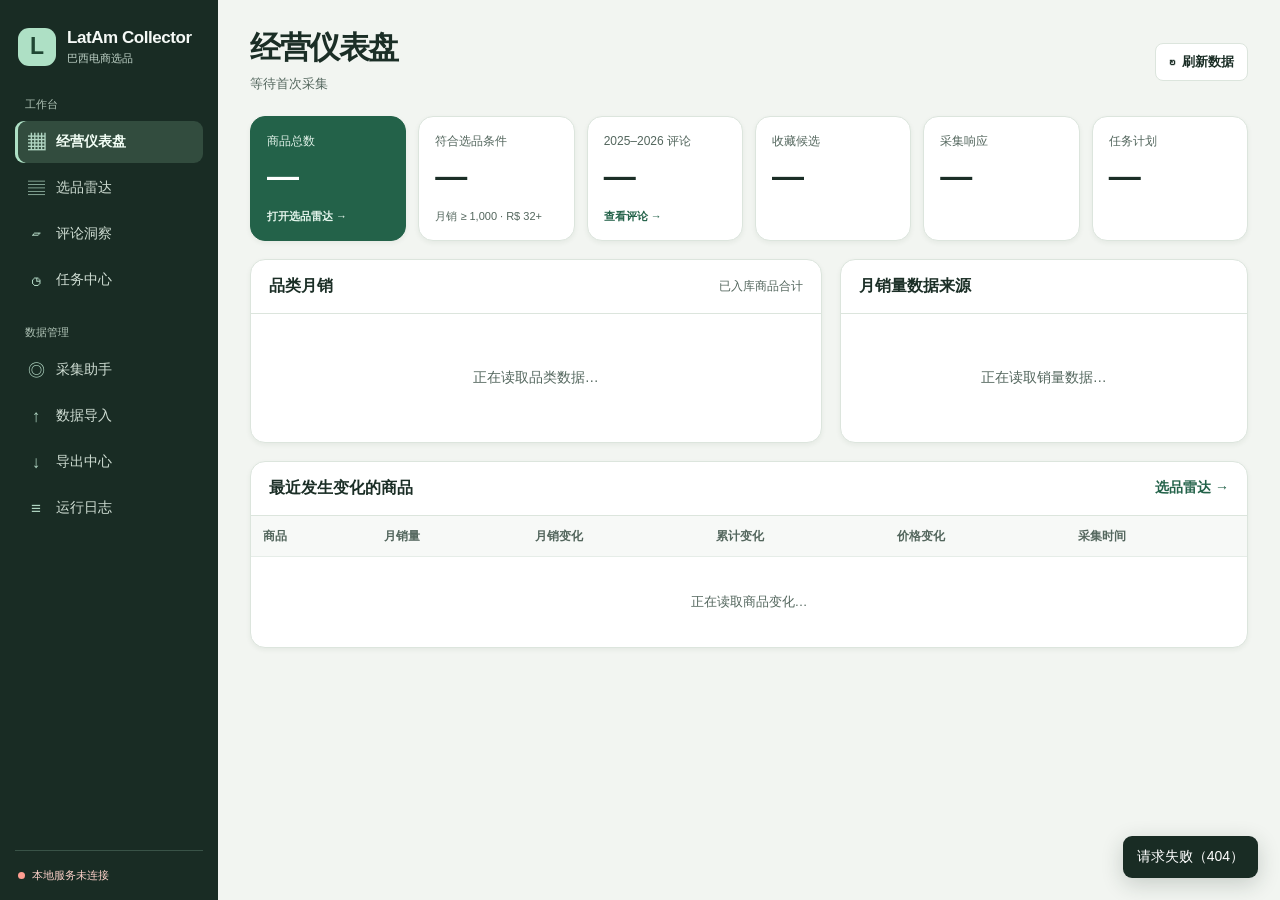
==== commit 73114453: "Capture product reviews in the background and translate them locally" ====
--- a/static/index.html
+++ b/static/index.html
@@ -4,8 +4,9 @@
   <meta charset="utf-8">
   <meta name="viewport" content="width=device-width, initial-scale=1">
   <title>LatAm Collector</title>
-  <link rel="stylesheet" href="/static/app.css?v=0.7.0">
-  <script src="/static/app.js?v=0.7.0" defer></script>
+  <link rel="stylesheet" href="/static/app.css?v=0.8.0">
+  <script src="/static/review_tools.js?v=0.8.0" defer></script>
+  <script src="/static/app.js?v=0.8.0" defer></script>
 </head>
 <body>
   <div class="layout">
@@ -165,6 +166,18 @@
       <section id="reviews" class="page" aria-labelledby="page-title" hidden>
         <section id="review-product" class="panel review-product" aria-label="当前商品" hidden></section>
 
+        <section id="review-collection" class="panel review-controls" aria-labelledby="review-collection-title" hidden>
+          <div>
+            <h2 id="review-collection-title">评论采集</h2>
+            <p id="review-job-status" class="muted small" role="status">正在连接 Chrome 采集助手…</p>
+          </div>
+          <div class="actions">
+            <button class="btn secondary" id="review-open-tab" type="button" hidden>查看采集页</button>
+            <button class="btn secondary" id="review-stop" type="button" hidden>暂停</button>
+            <button class="btn" id="review-start" type="button" disabled>开始采集评论</button>
+          </div>
+        </section>
+
         <form id="review-filter" class="panel filter-panel" aria-label="评论筛选">
           <div class="filter-grid review-primary">
             <div class="field"><label for="review-q">评论原文</label><input id="review-q" type="search" placeholder="葡萄牙语关键词"></div>
@@ -199,6 +212,17 @@
             <div class="panel-body" id="review-insights"><p class="empty">正在读取评论主题…</p></div>
           </section>
         </div>
+
+        <section id="review-keyword-panel" class="panel" aria-labelledby="review-keyword-title" hidden>
+          <div class="panel-head">
+            <div><h2 id="review-keyword-title">评论关键词</h2><p class="muted small">从该商品的已入库评论统计</p></div>
+            <button class="btn secondary" id="review-translate" type="button" hidden>翻译已入库评论</button>
+          </div>
+          <div class="panel-body">
+            <p id="review-translation-status" class="muted small" role="status">正在检查中文翻译…</p>
+            <div id="review-keywords" class="review-keywords"></div>
+          </div>
+        </section>
 
         <section class="panel" aria-labelledby="review-list-title">
           <div class="panel-head"><div class="results-heading"><h2 id="review-list-title">评论原文</h2><span class="count" id="review-total" role="status">正在读取…</span></div></div>
--- a/static/app.css
+++ b/static/app.css
@@ -377,6 +377,14 @@
 .review-product-text h2 { overflow-wrap: anywhere; font-size: 15px; }
 .review-context-details { display: flex; flex-wrap: wrap; align-items: center; gap: 7px; }
 .review-product > .actions { justify-content: flex-end; flex-shrink: 0; }
+.review-controls { display: flex; justify-content: space-between; align-items: center; flex-wrap: wrap; gap: 12px; padding: 14px 17px; }
+.review-controls p, #review-keyword-panel .panel-head p { margin-top: 4px; }
+.review-keywords { display: grid; grid-template-columns: repeat(auto-fit, minmax(min(100%, 168px), 1fr)); gap: 8px; margin-top: 12px; }
+.review-keyword { display: grid; align-content: start; gap: 3px; min-width: 0; border: 1px solid var(--border); border-radius: 8px; padding: 8px 10px; overflow-wrap: anywhere; }
+.review-keyword strong { font-size: 13px; }
+.review-keyword .keyword-negative { color: var(--bad); }
+.translated-review { border-left: 2px solid #8fb7a2; background: #f3f8f4; padding: 7px 10px; border-radius: 0 7px 7px 0; overflow-wrap: anywhere; white-space: pre-wrap; }
+.translated-review span { color: var(--accent); font-size: 11px; font-weight: 650; margin-right: 5px; }
 .review-overview { grid-template-columns: 1.1fr 1fr; }
 .rating-grid { display: grid; grid-template-columns: minmax(90px, .65fr) minmax(0, 1.6fr); align-items: center; gap: 14px; }
 .rating-hero strong { display: block; font-size: clamp(33px, 4vw, 46px); line-height: 1.1; letter-spacing: -.05em; }
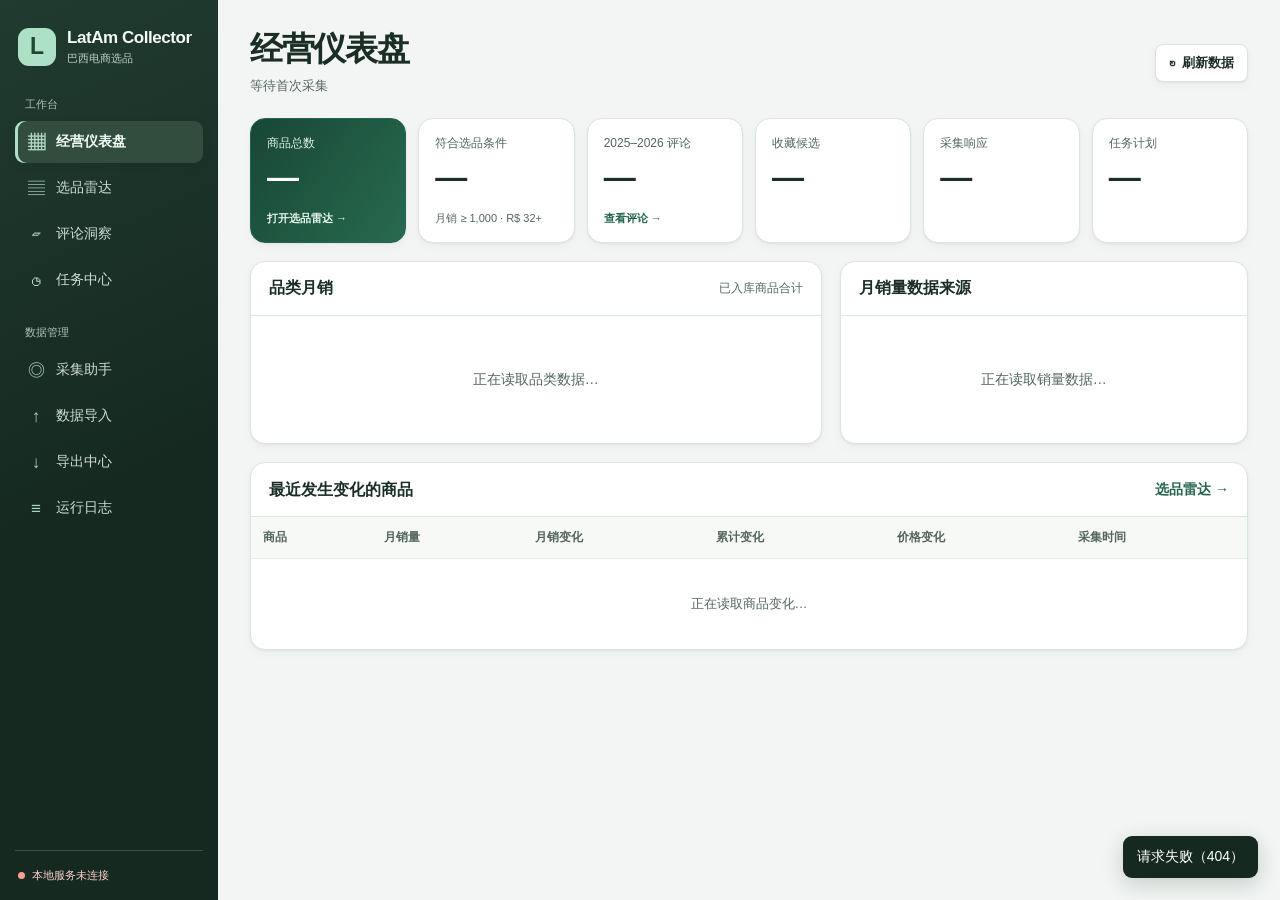
==== commit f3f609e0: "Make Chinese translation and keyword filters prominent in reviews" ====
--- a/static/index.html
+++ b/static/index.html
@@ -4,9 +4,9 @@
   <meta charset="utf-8">
   <meta name="viewport" content="width=device-width, initial-scale=1">
   <title>LatAm Collector</title>
-  <link rel="stylesheet" href="/static/app.css?v=0.8.0">
-  <script src="/static/review_tools.js?v=0.8.0" defer></script>
-  <script src="/static/app.js?v=0.8.0" defer></script>
+  <link rel="stylesheet" href="/static/app.css?v=0.8.1">
+  <script src="/static/review_tools.js?v=0.8.1" defer></script>
+  <script src="/static/app.js?v=0.8.1" defer></script>
 </head>
 <body>
   <div class="layout">
@@ -166,72 +166,91 @@
       <section id="reviews" class="page" aria-labelledby="page-title" hidden>
         <section id="review-product" class="panel review-product" aria-label="当前商品" hidden></section>
 
-        <section id="review-collection" class="panel review-controls" aria-labelledby="review-collection-title" hidden>
-          <div>
-            <h2 id="review-collection-title">评论采集</h2>
-            <p id="review-job-status" class="muted small" role="status">正在连接 Chrome 采集助手…</p>
-          </div>
-          <div class="actions">
-            <button class="btn secondary" id="review-open-tab" type="button" hidden>查看采集页</button>
-            <button class="btn secondary" id="review-stop" type="button" hidden>暂停</button>
-            <button class="btn" id="review-start" type="button" disabled>开始采集评论</button>
-          </div>
-        </section>
-
-        <form id="review-filter" class="panel filter-panel" aria-label="评论筛选">
-          <div class="filter-grid review-primary">
-            <div class="field"><label for="review-q">评论原文</label><input id="review-q" type="search" placeholder="葡萄牙语关键词"></div>
-            <div class="field" id="review-platform-field"><label for="review-platform">平台</label><select id="review-platform"><option value="">全部平台</option><option value="shopee">Shopee</option><option value="shein">SHEIN</option></select></div>
-            <div class="field"><label for="review-sentiment">情绪（按星级）</label><select id="review-sentiment"><option value="">全部情绪</option><option value="positive">正向 · 4–5 星</option><option value="neutral">中性 · 3 星</option><option value="negative">负向 · 1–2 星</option></select></div>
-            <div class="field"><label for="review-topic">评论主题</label><select id="review-topic"><option value="">全部主题</option><option>物流时效</option><option>质量做工</option><option>包装破损</option><option>尺寸规格</option><option>性价比</option><option>商品一致</option></select></div>
-            <div class="field"><label for="review-media">图片 / 视频</label><select id="review-media"><option value="">不限</option><option value="1">有图片或视频</option><option value="0">无图片和视频</option></select></div>
-          </div>
-          <div class="filter-tools">
-            <button class="btn disclosure" type="button" data-disclosure="review-advanced" aria-controls="review-advanced" aria-expanded="false">更多筛选 <span class="chevron" aria-hidden="true"></span></button>
+        <div class="review-workflow" id="review-workflow">
+          <section id="review-collection" class="panel review-controls" aria-labelledby="review-collection-title" hidden>
+            <div class="review-control-copy">
+              <h2 id="review-collection-title">评论采集</h2>
+              <p id="review-job-status" class="muted small" role="status">正在连接 Chrome 采集助手…</p>
+            </div>
             <div class="actions">
-              <button class="btn secondary" id="clear-review-filters" type="button">清空</button>
-              <button class="btn" type="submit">应用筛选</button>
-            </div>
-          </div>
-          <div class="filter-advanced" id="review-advanced" hidden>
-            <div class="filter-grid advanced-grid">
-              <div class="field"><label for="review-year-from">起始年份</label><input id="review-year-from" type="number" min="1" max="9999" placeholder="不限"></div>
-              <div class="field"><label for="review-year-to">结束年份</label><input id="review-year-to" type="number" min="1" max="9999" placeholder="不限"></div>
-              <div class="field" id="review-item-field"><label for="review-item">平台商品 ID</label><input id="review-item" placeholder="输入商品 ID"></div>
-            </div>
-          </div>
-        </form>
-
-        <div class="review-overview">
-          <section class="panel">
-            <div class="panel-head"><h2>评分分布</h2><span class="muted small">当前筛选</span></div>
-            <div class="panel-body" id="review-rating"><p class="empty">正在读取评分…</p></div>
-          </section>
-          <section class="panel">
-            <div class="panel-head"><h2>评论主题</h2><span class="muted small">按葡语关键词归类</span></div>
-            <div class="panel-body" id="review-insights"><p class="empty">正在读取评论主题…</p></div>
-          </section>
-        </div>
-
-        <section id="review-keyword-panel" class="panel" aria-labelledby="review-keyword-title" hidden>
-          <div class="panel-head">
-            <div><h2 id="review-keyword-title">评论关键词</h2><p class="muted small">从该商品的已入库评论统计</p></div>
-            <button class="btn secondary" id="review-translate" type="button" hidden>翻译已入库评论</button>
-          </div>
-          <div class="panel-body">
-            <p id="review-translation-status" class="muted small" role="status">正在检查中文翻译…</p>
-            <div id="review-keywords" class="review-keywords"></div>
-          </div>
-        </section>
-
-        <section class="panel" aria-labelledby="review-list-title">
-          <div class="panel-head"><div class="results-heading"><h2 id="review-list-title">评论原文</h2><span class="count" id="review-total" role="status">正在读取…</span></div></div>
-          <div id="review-rows"><p class="empty">正在读取评论…</p></div>
-          <nav class="pager" aria-label="评论分页" id="review-pager" hidden>
-            <span class="muted small" id="review-range"></span>
-            <div class="actions"><button class="btn secondary" type="button" id="review-prev">上一页</button><span id="review-page" class="muted small"></span><button class="btn secondary" type="button" id="review-next">下一页</button></div>
-          </nav>
-        </section>
+              <button class="btn secondary" id="review-open-tab" type="button" hidden>查看采集页</button>
+              <button class="btn secondary" id="review-stop" type="button" hidden>暂停</button>
+              <button class="btn secondary" id="review-start" type="button" disabled>开始采集评论</button>
+            </div>
+          </section>
+          <section class="panel review-controls translation-control" aria-labelledby="review-translation-title">
+            <div class="review-control-copy">
+              <h2 id="review-translation-title">中文译文</h2>
+              <p id="review-translation-status" class="muted small" role="status">正在检查翻译状态…</p>
+              <progress id="review-translation-progress" aria-label="中文翻译进度" value="0" max="1" hidden></progress>
+            </div>
+            <button class="btn" id="review-translate" type="button" aria-describedby="review-translation-status" disabled>翻译成中文</button>
+          </section>
+        </div>
+
+        <div class="review-workspace">
+          <div class="review-main">
+            <section id="review-keyword-panel" class="panel" aria-labelledby="review-keyword-title">
+              <div class="panel-head">
+                <h2 id="review-keyword-title">关键词气泡</h2>
+                <span id="review-keyword-scope" class="muted small"></span>
+              </div>
+              <div id="review-keywords" class="panel-body review-keywords" role="group" aria-label="按评论关键词筛选"></div>
+            </section>
+
+            <form id="review-filter" class="panel filter-panel" aria-label="评论筛选">
+              <div class="filter-grid review-primary">
+                <div class="field"><label for="review-q">评论原文</label><input id="review-q" type="search" placeholder="葡萄牙语关键词"></div>
+                <div class="field" id="review-platform-field"><label for="review-platform">平台</label><select id="review-platform"><option value="">全部平台</option><option value="shopee">Shopee</option><option value="shein">SHEIN</option></select></div>
+                <div class="field"><label for="review-sentiment">情绪（按星级）</label><select id="review-sentiment"><option value="">全部情绪</option><option value="positive">正向 · 4–5 星</option><option value="neutral">中性 · 3 星</option><option value="negative">负向 · 1–2 星</option></select></div>
+                <div class="field"><label for="review-topic">评论主题</label><select id="review-topic"><option value="">全部主题</option><option>物流时效</option><option>质量做工</option><option>包装破损</option><option>尺寸规格</option><option>性价比</option><option>商品一致</option></select></div>
+                <div class="field"><label for="review-media">图片 / 视频</label><select id="review-media"><option value="">不限</option><option value="1">有图片或视频</option><option value="0">无图片和视频</option></select></div>
+              </div>
+              <div class="filter-tools">
+                <button class="btn disclosure" type="button" data-disclosure="review-advanced" aria-controls="review-advanced" aria-expanded="false">更多筛选 <span class="chevron" aria-hidden="true"></span></button>
+                <div class="actions">
+                  <button class="btn secondary" id="clear-review-filters" type="button">清空</button>
+                  <button class="btn" type="submit">应用筛选</button>
+                </div>
+              </div>
+              <div class="filter-advanced" id="review-advanced" hidden>
+                <div class="filter-grid advanced-grid">
+                  <div class="field"><label for="review-year-from">起始年份</label><input id="review-year-from" type="number" min="1" max="9999" placeholder="不限"></div>
+                  <div class="field"><label for="review-year-to">结束年份</label><input id="review-year-to" type="number" min="1" max="9999" placeholder="不限"></div>
+                  <div class="field" id="review-item-field"><label for="review-item">平台商品 ID</label><input id="review-item" placeholder="输入商品 ID"></div>
+                </div>
+              </div>
+            </form>
+
+            <section class="panel review-list" aria-labelledby="review-list-title">
+              <div class="panel-head">
+                <div class="results-heading">
+                  <h2 id="review-list-title" tabindex="-1">评论列表</h2>
+                  <span class="count" id="review-total" role="status">正在读取…</span>
+                </div>
+                <button class="keyword-selection" id="clear-review-keyword" type="button" aria-label="清除关键词筛选" hidden>
+                  <span id="selected-review-keyword"></span><span aria-hidden="true">×</span>
+                </button>
+              </div>
+              <div id="review-rows"><p class="empty">正在读取评论…</p></div>
+              <nav class="pager" aria-label="评论分页" id="review-pager" hidden>
+                <span class="muted small" id="review-range"></span>
+                <div class="actions"><button class="btn secondary" type="button" id="review-prev">上一页</button><span id="review-page" class="muted small"></span><button class="btn secondary" type="button" id="review-next">下一页</button></div>
+              </nav>
+            </section>
+          </div>
+
+          <aside class="review-overview" aria-label="评论统计">
+            <section class="panel">
+              <div class="panel-head"><h2>评分分布</h2><span class="muted small">当前筛选</span></div>
+              <div class="panel-body" id="review-rating"><p class="empty">正在读取评分…</p></div>
+            </section>
+            <section class="panel">
+              <div class="panel-head"><h2>评论主题</h2><span class="muted small">按葡语关键词归类</span></div>
+              <div class="panel-body" id="review-insights"><p class="empty">正在读取评论主题…</p></div>
+            </section>
+          </aside>
+        </div>
       </section>
 
       <section id="tasks" class="page" aria-labelledby="page-title" hidden>
--- a/static/app.css
+++ b/static/app.css
@@ -1,20 +1,20 @@
 :root {
   color-scheme: light;
-  --canvas: #f2f5f1;
+  --canvas: #f2f5f3;
   --surface: #fff;
   --ink: #1b2e26;
   --muted: #53665d;
-  --border: #dce5dd;
-  --accent: #236249;
+  --border: #dae5de;
+  --accent: #23654d;
   --accent-hover: #184b37;
   --accent-soft: #eaf4ee;
-  --sidebar: #192c24;
+  --sidebar: #152921;
   --good: #226447;
   --warn: #855500;
   --bad: #a63936;
   --radius: 15px;
   --gap: 18px;
-  --shadow: 0 2px 5px #193a2110;
+  --shadow: 0 1px 2px #182f2410, 0 4px 13px #182f2408;
   font-family: "Segoe UI", "Microsoft YaHei UI", "PingFang SC", "Noto Sans CJK SC", sans-serif;
   font-size: 14px;
 }
@@ -44,7 +44,7 @@
   height: 100dvh;
   padding: 0 15px;
   overflow: auto;
-  background: var(--sidebar);
+  background: linear-gradient(155deg, #213b30, var(--sidebar) 55%);
   color: #f5f9f6;
 }
 .brand {
@@ -89,7 +89,7 @@
   color: #f4fff7;
   font-weight: 650;
   background: #324c3e;
-  box-shadow: inset 3px 0 #aee0c5;
+  box-shadow: inset 3px 0 #aee0c5, 0 3px 8px #1529212b;
 }
 .nav-icon { width: 18px; color: #b0d5c2; font-size: 17px; text-align: center; line-height: 1; }
 .sidebar-footer {
@@ -112,7 +112,8 @@
 
 .main { width: 100%; max-width: 1760px; margin: 0 auto; padding: 30px 32px 44px; min-width: 0; }
 .page-header { display: flex; justify-content: space-between; align-items: center; gap: 14px; margin-bottom: 22px; }
-.page-header h1 { font-size: clamp(26px, 2.4vw, 34px); line-height: 1.2; font-weight: 750; letter-spacing: -.045em; }
+.page-header h1 { font-size: clamp(27px, 2.6vw, 36px); line-height: 1.16; font-weight: 750; letter-spacing: -.04em; }
+.page-header > .btn { box-shadow: var(--shadow); }
 .subtitle { margin-top: 7px; font-size: 13px; color: var(--muted); }
 .page { display: grid; min-width: 0; gap: var(--gap); }
 .panel {
@@ -187,11 +188,11 @@
 .metric-card small, .metric-card a { margin-top: auto; padding-top: 5px; font-size: 11px; }
 .metric-card a { font-weight: 650; }
 .metric-card a:hover { text-decoration: underline; }
-.metric-primary { color: #e0f1e8; border-color: #236249; background: #236249; }
+.metric-primary { color: #e0f1e8; border-color: var(--accent); background: linear-gradient(125deg, #184735, #286a50); }
 .metric-primary strong { color: #fff; }
 .metric-primary a { color: #e5f6ed; }
 .metric-label { font-size: 12px; }
-.dashboard-charts, .review-overview { display: grid; grid-template-columns: 1.4fr 1fr; gap: var(--gap); }
+.dashboard-charts { display: grid; grid-template-columns: 1.4fr 1fr; gap: var(--gap); }
 .chart-scroll { max-height: 330px; overflow: auto; }
 .bar-row { display: grid; grid-template-columns: minmax(58px, 88px) minmax(35px, 1fr) minmax(50px, auto); align-items: center; gap: 11px; min-height: 26px; font-size: 12px; }
 .bar-row span:first-child { color: var(--muted); overflow-wrap: anywhere; }
@@ -255,8 +256,8 @@
 .panel .pager { padding: 14px 18px; border-top: 1px solid var(--border); }
 
 .product-grid { display: grid; grid-template-columns: repeat(auto-fill, minmax(min(100%, 240px), 1fr)); gap: 14px; }
-.product-card { display: flex; flex-direction: column; overflow: hidden; transition: box-shadow .18s; }
-.product-card:hover { box-shadow: 0 5px 18px #2344341b; }
+.product-card { display: flex; flex-direction: column; overflow: hidden; transition: box-shadow .18s, border-color .18s; }
+.product-card:hover { border-color: #bfd5c7; box-shadow: 0 6px 20px #23443418; }
 .image-stage { position: relative; }
 .product-image {
   position: relative;
@@ -269,7 +270,7 @@
   text-align: center;
   font-size: 11px;
 }
-.image-stage .product-image { aspect-ratio: 1.32; border-bottom: 1px solid var(--border); }
+.image-stage .product-image { aspect-ratio: 1.32; border-bottom: 1px solid var(--border); background: #edf3ef; }
 .product-image img { position: absolute; inset: 0; display: block; width: 100%; height: 100%; object-fit: contain; }
 .product-image.thumb { flex: 0 0 56px; width: 56px; height: 56px; border: 1px solid var(--border); border-radius: 9px; }
 .product-image.context-thumb { flex: 0 0 68px; width: 68px; height: 68px; }
@@ -371,21 +372,77 @@
 .movers-table td:first-child { width: 36%; }
 .tasks-table { min-width: 670px; }
 
-.review-product { display: flex; justify-content: space-between; align-items: center; gap: 12px; padding: 13px 16px; }
-.review-product-main { display: flex; align-items: center; min-width: 0; gap: 12px; }
+.review-product {
+  display: flex;
+  justify-content: space-between;
+  align-items: center;
+  gap: 16px;
+  padding: 15px 18px;
+  background: linear-gradient(105deg, #fff 40%, #edf6ef);
+}
+.review-product-main { display: flex; align-items: center; min-width: 0; gap: 14px; }
 .review-product-text { display: grid; gap: 4px; min-width: 0; }
-.review-product-text h2 { overflow-wrap: anywhere; font-size: 15px; }
+.review-product-text h2 { overflow-wrap: anywhere; font-size: 17px; }
 .review-context-details { display: flex; flex-wrap: wrap; align-items: center; gap: 7px; }
 .review-product > .actions { justify-content: flex-end; flex-shrink: 0; }
-.review-controls { display: flex; justify-content: space-between; align-items: center; flex-wrap: wrap; gap: 12px; padding: 14px 17px; }
-.review-controls p, #review-keyword-panel .panel-head p { margin-top: 4px; }
-.review-keywords { display: grid; grid-template-columns: repeat(auto-fit, minmax(min(100%, 168px), 1fr)); gap: 8px; margin-top: 12px; }
-.review-keyword { display: grid; align-content: start; gap: 3px; min-width: 0; border: 1px solid var(--border); border-radius: 8px; padding: 8px 10px; overflow-wrap: anywhere; }
-.review-keyword strong { font-size: 13px; }
-.review-keyword .keyword-negative { color: var(--bad); }
-.translated-review { border-left: 2px solid #8fb7a2; background: #f3f8f4; padding: 7px 10px; border-radius: 0 7px 7px 0; overflow-wrap: anywhere; white-space: pre-wrap; }
-.translated-review span { color: var(--accent); font-size: 11px; font-weight: 650; margin-right: 5px; }
-.review-overview { grid-template-columns: 1.1fr 1fr; }
+.review-workflow { display: grid; gap: var(--gap); }
+.review-workflow.scoped { grid-template-columns: repeat(2, minmax(0, 1fr)); }
+.review-controls {
+  display: flex;
+  justify-content: space-between;
+  align-items: center;
+  flex-wrap: wrap;
+  gap: 10px 15px;
+  padding: 14px 18px;
+}
+.review-control-copy { flex: 1 1 160px; min-width: 0; }
+.review-control-copy p { margin-top: 4px; overflow-wrap: anywhere; }
+.review-control-copy p[data-state="error"] { color: var(--bad); }
+.translation-control { border-color: #c9dfd1; background: #f4faf6; }
+.translation-control .btn:disabled { background: #e0eee5; color: #365343; opacity: 1; }
+.translation-control progress {
+  display: block;
+  width: min(100%, 230px);
+  height: 6px;
+  margin-top: 7px;
+  border: 0;
+  border-radius: 999px;
+  overflow: hidden;
+  color: var(--accent);
+  background: #dce9e0;
+}
+.translation-control progress::-webkit-progress-bar { background: #dce9e0; }
+.translation-control progress::-webkit-progress-value { background: var(--accent); }
+.translation-control progress::-moz-progress-bar { background: var(--accent); }
+.review-workspace { display: grid; grid-template-columns: minmax(0, 1fr) minmax(275px, 310px); gap: var(--gap); align-items: start; }
+.review-main, .review-overview { display: grid; min-width: 0; gap: var(--gap); }
+.review-keywords { display: flex; flex-wrap: wrap; align-items: center; gap: 8px; min-height: 69px; }
+.keyword-bubble, .keyword-selection {
+  display: inline-flex;
+  align-items: center;
+  gap: 8px;
+  max-width: 100%;
+  min-height: 34px;
+  padding: 4px 6px 4px 12px;
+  border: 1px solid #cfe3d7;
+  border-radius: 999px;
+  background: #f0f7f2;
+  color: #235440;
+  text-align: left;
+  font-size: 13px;
+  font-weight: 650;
+  cursor: pointer;
+  transition: background .16s, border-color .16s;
+}
+.keyword-bubble > span:first-child, .keyword-selection > span:first-child { min-width: 0; overflow-wrap: anywhere; }
+.keyword-bubble.low-rating { border-color: #ecd9d4; background: #fbf2ef; color: #923e32; }
+.keyword-bubble:hover, .keyword-selection:hover { border-color: #78ab93; }
+.keyword-count { min-width: 23px; padding: 2px 5px; border-radius: 999px; background: #dceee3; text-align: center; font-size: 11px; font-variant-numeric: tabular-nums; }
+.low-rating .keyword-count { background: #f3e1dd; }
+.keyword-bubble[aria-pressed="true"] { background: var(--accent); color: #fff; border-color: var(--accent); }
+.keyword-bubble[aria-pressed="true"] .keyword-count { background: #ffffff2d; }
+.keyword-selection { min-height: 28px; padding: 3px 9px; font-size: 12px; }
+.review-list .panel-head { flex-wrap: wrap; }
 .rating-grid { display: grid; grid-template-columns: minmax(90px, .65fr) minmax(0, 1.6fr); align-items: center; gap: 14px; }
 .rating-hero strong { display: block; font-size: clamp(33px, 4vw, 46px); line-height: 1.1; letter-spacing: -.05em; }
 .rating-hero .stars { display: block; margin-top: 5px; }
@@ -395,11 +452,17 @@
 .rating-stats span { display: block; color: var(--muted); font-size: 11px; }
 .rating-stats strong { font-size: 15px; font-variant-numeric: tabular-nums; }
 .review-topics .bar-row { grid-template-columns: 66px minmax(24px, 1fr) minmax(35px, auto); }
-.review-item { display: grid; gap: 6px; padding: 14px 18px; border-bottom: 1px solid #e6ede8; }
+.review-item { display: grid; gap: 9px; padding: 15px 18px; border-bottom: 1px solid #e6ede8; }
 .review-item:last-child { border-bottom: 0; }
 .review-item-top { display: flex; align-items: center; justify-content: space-between; gap: 10px; }
 .review-item-top > div, .review-meta { display: flex; align-items: center; flex-wrap: wrap; gap: 7px; }
+.review-copy { display: grid; gap: 9px; }
+.review-copy.bilingual { grid-template-columns: repeat(2, minmax(0, 1fr)); }
 .review-body { color: var(--ink); white-space: pre-wrap; overflow-wrap: anywhere; }
+.review-copy.bilingual p { padding: 8px 11px; border-radius: 9px; background: #f5f7f5; }
+.review-copy .translated-review { background: #edf6ef; color: #1c4936; white-space: pre-wrap; overflow-wrap: anywhere; }
+.review-text-label { display: block; margin-bottom: 3px; color: var(--muted); font-size: 11px; font-weight: 650; }
+.translated-review .review-text-label { color: var(--accent); }
 .review-item-caption { display: flex; flex-wrap: wrap; align-items: center; justify-content: space-between; gap: 5px 12px; }
 .review-item-caption > a { min-width: 0; overflow: hidden; white-space: nowrap; text-overflow: ellipsis; }
 
@@ -446,7 +509,8 @@
   .sidebar { padding-inline: 11px; }
   .product-primary, .review-primary, .review-primary.scoped { grid-template-columns: repeat(3, minmax(0, 1fr)); }
   .advanced-grid { grid-template-columns: repeat(3, minmax(0, 1fr)); }
-  .dashboard-charts, .review-overview { grid-template-columns: 1fr; }
+  .dashboard-charts, .review-workspace { grid-template-columns: 1fr; }
+  .review-overview { grid-template-columns: repeat(2, minmax(0, 1fr)); align-items: start; }
 }
 @media (max-width: 760px) {
   .layout { display: block; }
@@ -463,7 +527,8 @@
   .source-grid, .export-grid { grid-template-columns: 1fr; }
   .product-primary, .review-primary, .review-primary.scoped, .advanced-grid { grid-template-columns: repeat(2, minmax(0, 1fr)); }
   .review-product { flex-wrap: wrap; }
-  .review-product > .actions { width: 100%; }
+  .review-product > .actions { width: 100%; justify-content: flex-start; }
+  .review-workflow.scoped, .review-overview { grid-template-columns: 1fr; }
 }
 @media (max-width: 485px) {
   .metrics { grid-template-columns: repeat(2, minmax(0, 1fr)); }
@@ -472,6 +537,7 @@
   .image-overlay { inset-inline: 6px; }
   .page-header { align-items: flex-start; }
   .filter-panel { padding-inline: 12px; }
+  .review-copy.bilingual { grid-template-columns: 1fr; }
 }
 @media (max-width: 350px) {
   .product-grid { grid-template-columns: 1fr; }
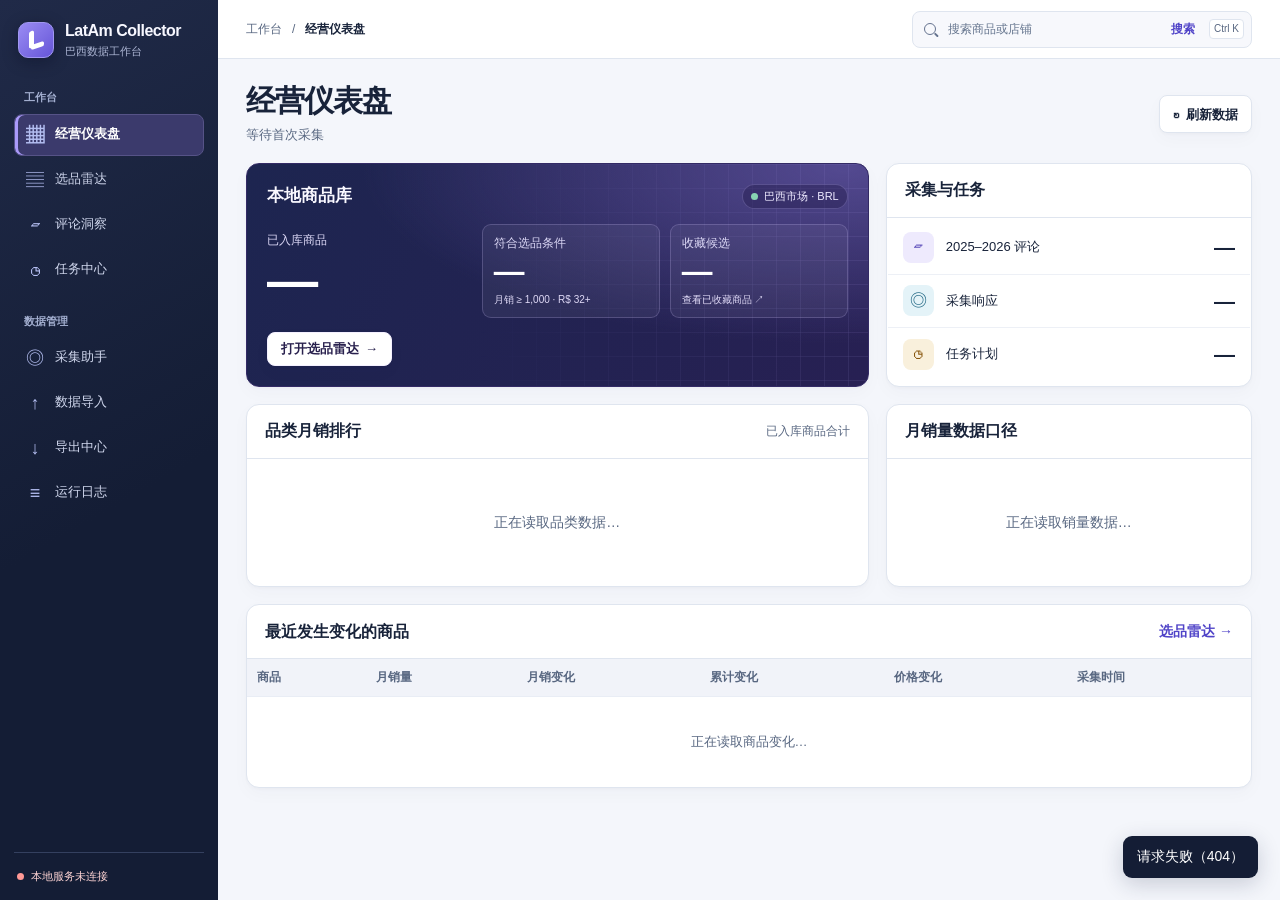
==== commit 64db4984: "Redesign LatAmCollector as a unified data workbench" ====
--- a/static/index.html
+++ b/static/index.html
@@ -4,16 +4,17 @@
   <meta charset="utf-8">
   <meta name="viewport" content="width=device-width, initial-scale=1">
   <title>LatAm Collector</title>
-  <link rel="stylesheet" href="/static/app.css?v=0.8.1">
-  <script src="/static/review_tools.js?v=0.8.1" defer></script>
-  <script src="/static/app.js?v=0.8.1" defer></script>
+  <link rel="stylesheet" href="/static/app.css?v=0.9.0">
+  <script src="/static/review_tools.js?v=0.9.0" defer></script>
+  <script src="/static/app.js?v=0.9.0" defer></script>
 </head>
 <body>
+  <a class="skip-link" href="#main">跳到内容</a>
   <div class="layout">
     <aside class="sidebar">
       <a class="brand" href="?page=dashboard" data-route>
-        <span class="brand-mark" aria-hidden="true">L</span>
-        <span><strong>LatAm Collector</strong><small>巴西电商选品</small></span>
+        <span class="brand-mark" aria-hidden="true"></span>
+        <span><strong>LatAm Collector</strong><small>巴西数据工作台</small></span>
       </a>
       <nav class="navigation" aria-label="主导航">
         <div class="nav-group">
@@ -37,300 +38,329 @@
       </div>
     </aside>
 
-    <main class="main" id="main">
-      <header class="page-header">
-        <div>
-          <h1 id="page-title" tabindex="-1">经营仪表盘</h1>
-          <p id="page-subtitle" class="subtitle">正在读取采集记录</p>
-        </div>
-        <button class="btn secondary" type="button" id="refresh-page"><span aria-hidden="true">↻</span> 刷新数据</button>
+    <div class="workspace">
+      <header class="workspace-bar">
+        <nav class="breadcrumbs" aria-label="当前位置">
+          <a href="?page=dashboard" data-route>工作台</a><span aria-hidden="true">/</span><span id="workspace-current">经营仪表盘</span>
+        </nav>
+        <form id="workspace-search" class="workspace-search" role="search" aria-label="搜索商品库">
+          <span class="search-icon" aria-hidden="true"></span>
+          <input id="workspace-query" type="search" aria-label="搜索商品或店铺" placeholder="搜索商品或店铺">
+          <button type="submit">搜索</button>
+          <kbd aria-hidden="true">Ctrl K</kbd>
+        </form>
       </header>
-
-      <section id="dashboard" class="page" aria-labelledby="page-title">
-        <div class="metrics">
-          <div class="metric-card metric-primary">
-            <span class="metric-label">商品总数</span><strong id="stat-products">—</strong>
-            <a href="?page=products" data-route>打开选品雷达 <span aria-hidden="true">→</span></a>
-          </div>
-          <div class="metric-card">
-            <span class="metric-label">符合选品条件</span><strong id="stat-qualified">—</strong>
-            <small>月销 ≥ 1,000 · R$ 32+</small>
-          </div>
-          <div class="metric-card">
-            <span class="metric-label">2025–2026 评论</span><strong id="stat-reviews">—</strong>
-            <a href="?page=reviews" data-route>查看评论 <span aria-hidden="true">→</span></a>
-          </div>
-          <div class="metric-card"><span class="metric-label">收藏候选</span><strong id="stat-favorites">—</strong></div>
-          <div class="metric-card"><span class="metric-label">采集响应</span><strong id="stat-captures">—</strong></div>
-          <div class="metric-card"><span class="metric-label">任务计划</span><strong id="stat-tasks">—</strong></div>
-        </div>
-
-        <div class="dashboard-charts">
+      <main class="main" id="main" tabindex="-1">
+        <header class="page-header">
+          <div>
+            <h1 id="page-title" tabindex="-1">经营仪表盘</h1>
+            <p id="page-subtitle" class="subtitle">正在读取采集记录</p>
+          </div>
+          <button class="btn secondary" type="button" id="refresh-page"><span aria-hidden="true">↻</span> 刷新数据</button>
+        </header>
+
+        <section id="dashboard" class="page" aria-labelledby="page-title">
+          <div class="dashboard-overview">
+            <section class="panel catalog-summary" aria-labelledby="catalog-title">
+              <div class="catalog-header">
+                <h2 id="catalog-title">本地商品库</h2>
+                <span class="market-label"><span aria-hidden="true"></span>巴西市场 · BRL</span>
+              </div>
+              <div class="library-metrics">
+                <div class="metric-card metric-primary">
+                  <span class="metric-label">已入库商品</span><strong id="stat-products">—</strong>
+                </div>
+                <div class="metric-card catalog-stat">
+                  <span class="metric-label">符合选品条件</span><strong id="stat-qualified">—</strong>
+                  <small>月销 ≥ 1,000 · R$ 32+</small>
+                </div>
+                <a class="metric-card catalog-stat" href="?page=products&amp;favorite=1" data-route>
+                  <span class="metric-label">收藏候选</span><strong id="stat-favorites">—</strong>
+                  <small>查看已收藏商品 <span aria-hidden="true">↗</span></small>
+                </a>
+              </div>
+              <a class="btn catalog-action" href="?page=products" data-route>打开选品雷达 <span aria-hidden="true">→</span></a>
+            </section>
+            <section class="panel workflow-summary" aria-labelledby="workflow-title">
+              <div class="panel-head"><h2 id="workflow-title">采集与任务</h2></div>
+              <a class="workflow-row" href="?page=reviews" data-route>
+                <span class="workflow-icon violet" aria-hidden="true">▱</span><span>2025–2026 评论</span><strong id="stat-reviews">—</strong>
+              </a>
+              <a class="workflow-row" href="?page=sources" data-route>
+                <span class="workflow-icon cyan" aria-hidden="true">◎</span><span>采集响应</span><strong id="stat-captures">—</strong>
+              </a>
+              <a class="workflow-row" href="?page=tasks" data-route>
+                <span class="workflow-icon amber" aria-hidden="true">◷</span><span>任务计划</span><strong id="stat-tasks">—</strong>
+              </a>
+            </section>
+          </div>
+
+          <div class="dashboard-charts">
+            <section class="panel">
+              <div class="panel-head"><h2>品类月销排行</h2><span class="muted small">已入库商品合计</span></div>
+              <div class="panel-body chart-scroll" id="category-bars"><p class="empty">正在读取品类数据…</p></div>
+            </section>
+            <section class="panel">
+              <div class="panel-head"><h2>月销量数据口径</h2></div>
+              <div class="panel-body" id="quality-box"><p class="empty">正在读取销量数据…</p></div>
+            </section>
+          </div>
+
+          <section class="panel mover-panel">
+            <div class="panel-head"><h2>最近发生变化的商品</h2><a href="?page=products" class="text-link" data-route>选品雷达 <span aria-hidden="true">→</span></a></div>
+            <div class="table-scroll">
+              <table class="movers-table">
+                <thead><tr><th>商品</th><th>月销量</th><th>月销变化</th><th>累计变化</th><th>价格变化</th><th>采集时间</th></tr></thead>
+                <tbody id="mover-rows"><tr><td colspan="6" class="empty">正在读取商品变化…</td></tr></tbody>
+              </table>
+            </div>
+          </section>
+        </section>
+
+        <section id="products" class="page" aria-labelledby="page-title" hidden>
+          <form id="product-filter" class="panel filter-panel radar-filter" aria-labelledby="product-filter-title">
+            <h2 id="product-filter-title">筛选商品</h2>
+            <div class="filter-grid product-primary">
+              <div class="field"><label for="q">商品或店铺</label><input id="q" type="search" placeholder="搜索标题或店铺"></div>
+              <div class="field"><label for="platform">平台</label><select id="platform"><option value="">全部平台</option><option value="shopee">Shopee</option><option value="shein">SHEIN</option></select></div>
+              <div class="field"><label for="category">品类</label><select id="category"><option value="">全部分类</option></select></div>
+              <div class="field"><label for="min-price">最低价格（R$）</label><input id="min-price" type="number" min="0" step="any" value="32" placeholder="不限"></div>
+              <div class="field"><label for="min-sales" id="min-sales-label">最低月销量</label><input id="min-sales" type="number" min="0" value="1000" placeholder="不限"></div>
+            </div>
+            <div class="filter-tools">
+              <button class="btn disclosure" type="button" data-disclosure="product-advanced" aria-controls="product-advanced" aria-expanded="false">更多筛选 <span class="chevron" aria-hidden="true"></span></button>
+              <div class="actions">
+                <button class="btn secondary" type="button" id="clear-product-filters">清空</button>
+                <button class="btn" type="submit">应用筛选</button>
+              </div>
+            </div>
+            <div id="product-advanced" class="filter-advanced" hidden>
+              <div class="filter-grid advanced-grid">
+                <div class="field"><label for="max-price">最高价格（R$）</label><input id="max-price" type="number" min="0" step="any" placeholder="不限"></div>
+                <div class="field"><label for="sales-metric">销量口径</label><select id="sales-metric"><option value="monthly">月销量</option><option value="historical">累计销量</option></select></div>
+                <div class="field"><label for="max-sales">最高销量</label><input id="max-sales" type="number" min="0" placeholder="不限"></div>
+                <div class="field"><label for="sales-quality">销量可信度</label><select id="sales-quality"><option value="">全部</option><option value="exact">只看精确值</option><option value="estimated">只看估算档位</option></select></div>
+                <div class="field"><label for="min-growth">本次最低增长</label><input id="min-growth" type="number" placeholder="如 100"></div>
+                <div class="field"><label for="min-rating">最低评分</label><input id="min-rating" type="number" min="0" max="5" step="any" placeholder="如 4.5"></div>
+                <div class="field"><label for="min-reviews">最低评论数</label><input id="min-reviews" type="number" min="0" placeholder="如 100"></div>
+                <div class="field"><label for="location">店铺所在地</label><select id="location"><option value="">全部地区</option></select></div>
+                <fieldset class="field year-field">
+                  <legend>上架年份（可多选）</legend>
+                  <div class="year-picks">
+                    <label><input class="product-year" type="checkbox" value="2024" checked>2024</label>
+                    <label><input class="product-year" type="checkbox" value="2025" checked>2025</label>
+                    <label><input class="product-year" type="checkbox" value="2026" checked>2026</label>
+                  </div>
+                </fieldset>
+                <div class="field"><label for="favorite">收藏</label><select id="favorite"><option value="">全部商品</option><option value="1">只看收藏</option></select></div>
+                <div class="field"><label for="image-state">商品图片</label><select id="image-state"><option value="">全部商品</option><option value="with">只看有图</option><option value="missing">只看缺图</option></select></div>
+              </div>
+              <p class="filter-note">公开销量为「1千+」等档位时，以档位下限标为估算。重复采集后可查看变化。</p>
+            </div>
+            <div id="product-filter-summary" class="filter-summary" aria-label="已应用的筛选" hidden></div>
+          </form>
+
+          <section class="results" aria-labelledby="product-results-title">
+            <div class="results-toolbar">
+              <div class="results-heading">
+                <h2 id="product-results-title">商品列表</h2><span class="count" id="product-total" role="status">正在读取…</span>
+              </div>
+              <div class="actions result-controls">
+                <button class="btn secondary favorite-scope" id="favorite-scope" type="button" aria-pressed="false"><span aria-hidden="true">★</span> 只看收藏</button>
+                <label class="inline-control" for="sort-by">排序
+                  <select id="sort-by">
+                    <option value="monthly_sold">月销量</option><option value="historical_sold">累计销量</option>
+                    <option value="growth">本次销量变化</option><option value="opportunity">选品参考分</option>
+                    <option value="newest">最新上架</option><option value="rating">评分</option><option value="reviews">评论数</option>
+                    <option value="price">价格</option><option value="updated">最近采集</option>
+                  </select>
+                </label>
+                <div class="segmented" role="group" aria-label="商品展示方式">
+                  <button type="button" data-view="cards" aria-pressed="false"><span aria-hidden="true">▦</span> 卡片</button>
+                  <button type="button" data-view="table" aria-pressed="true"><span aria-hidden="true">☰</span> 表格</button>
+                </div>
+              </div>
+            </div>
+            <div id="product-empty" class="panel empty">正在读取商品…</div>
+            <div id="product-cards" class="product-grid" hidden></div>
+            <div id="product-table" class="panel table-scroll radar-table" role="region" aria-label="选品表格" tabindex="0" hidden>
+              <table class="products-table">
+                <thead><tr><th>商品</th><th>品类 / 上架</th><th>价格</th><th>月销量</th><th>累计销量</th><th>本次变化</th><th>参考分</th><th>评分 / 评论</th><th>操作</th></tr></thead>
+                <tbody id="product-rows"></tbody>
+              </table>
+            </div>
+            <nav class="pager" aria-label="商品分页" id="product-pager" hidden>
+              <span class="muted small" id="product-range"></span>
+              <div class="actions"><button class="btn secondary" type="button" id="product-prev">上一页</button><span id="product-page" class="muted small"></span><button class="btn secondary" type="button" id="product-next">下一页</button></div>
+            </nav>
+          </section>
+        </section>
+
+        <section id="reviews" class="page" aria-labelledby="page-title" hidden>
+          <section id="review-product" class="panel review-product" aria-label="当前商品" hidden></section>
+
+          <div class="review-workflow" id="review-workflow">
+            <section id="review-collection" class="panel review-controls" aria-labelledby="review-collection-title" hidden>
+              <div class="review-control-copy">
+                <h2 id="review-collection-title">评论采集</h2>
+                <p id="review-job-status" class="muted small" role="status">正在连接 Chrome 采集助手…</p>
+              </div>
+              <div class="actions">
+                <button class="btn secondary" id="review-open-tab" type="button" hidden>查看采集页</button>
+                <button class="btn secondary" id="review-stop" type="button" hidden>暂停</button>
+                <button class="btn secondary" id="review-start" type="button" disabled>开始采集评论</button>
+              </div>
+            </section>
+            <section class="panel review-controls translation-control" aria-labelledby="review-translation-title">
+              <div class="review-control-copy">
+                <h2 id="review-translation-title">中文译文</h2>
+                <p id="review-translation-status" class="muted small" role="status">正在检查翻译状态…</p>
+                <progress id="review-translation-progress" aria-label="中文翻译进度" value="0" max="1" hidden></progress>
+              </div>
+              <button class="btn" id="review-translate" type="button" aria-describedby="review-translation-status" disabled>翻译成中文</button>
+            </section>
+          </div>
+
+          <div class="review-workspace">
+            <div class="review-main">
+              <section id="review-keyword-panel" class="panel" aria-labelledby="review-keyword-title">
+                <div class="panel-head">
+                  <h2 id="review-keyword-title">关键词气泡</h2>
+                  <span id="review-keyword-scope" class="muted small"></span>
+                </div>
+                <div id="review-keywords" class="panel-body review-keywords" role="group" aria-label="按评论关键词筛选"></div>
+              </section>
+
+              <form id="review-filter" class="panel filter-panel" aria-label="评论筛选">
+                <div class="filter-grid review-primary">
+                  <div class="field"><label for="review-q">评论原文</label><input id="review-q" type="search" placeholder="葡萄牙语关键词"></div>
+                  <div class="field" id="review-platform-field"><label for="review-platform">平台</label><select id="review-platform"><option value="">全部平台</option><option value="shopee">Shopee</option><option value="shein">SHEIN</option></select></div>
+                  <div class="field"><label for="review-sentiment">情绪（按星级）</label><select id="review-sentiment"><option value="">全部情绪</option><option value="positive">正向 · 4–5 星</option><option value="neutral">中性 · 3 星</option><option value="negative">负向 · 1–2 星</option></select></div>
+                  <div class="field"><label for="review-topic">评论主题</label><select id="review-topic"><option value="">全部主题</option><option>物流时效</option><option>质量做工</option><option>包装破损</option><option>尺寸规格</option><option>性价比</option><option>商品一致</option></select></div>
+                  <div class="field"><label for="review-media">图片 / 视频</label><select id="review-media"><option value="">不限</option><option value="1">有图片或视频</option><option value="0">无图片和视频</option></select></div>
+                </div>
+                <div class="filter-tools">
+                  <button class="btn disclosure" type="button" data-disclosure="review-advanced" aria-controls="review-advanced" aria-expanded="false">更多筛选 <span class="chevron" aria-hidden="true"></span></button>
+                  <div class="actions">
+                    <button class="btn secondary" id="clear-review-filters" type="button">清空</button>
+                    <button class="btn" type="submit">应用筛选</button>
+                  </div>
+                </div>
+                <div class="filter-advanced" id="review-advanced" hidden>
+                  <div class="filter-grid advanced-grid">
+                    <div class="field"><label for="review-year-from">起始年份</label><input id="review-year-from" type="number" min="1" max="9999" placeholder="不限"></div>
+                    <div class="field"><label for="review-year-to">结束年份</label><input id="review-year-to" type="number" min="1" max="9999" placeholder="不限"></div>
+                    <div class="field" id="review-item-field"><label for="review-item">平台商品 ID</label><input id="review-item" placeholder="输入商品 ID"></div>
+                  </div>
+                </div>
+              </form>
+
+              <section class="panel review-list" aria-labelledby="review-list-title">
+                <div class="panel-head">
+                  <div class="results-heading">
+                    <h2 id="review-list-title" tabindex="-1">评论列表</h2>
+                    <span class="count" id="review-total" role="status">正在读取…</span>
+                  </div>
+                  <button class="keyword-selection" id="clear-review-keyword" type="button" aria-label="清除关键词筛选" hidden>
+                    <span id="selected-review-keyword"></span><span aria-hidden="true">×</span>
+                  </button>
+                </div>
+                <div id="review-rows"><p class="empty">正在读取评论…</p></div>
+                <nav class="pager" aria-label="评论分页" id="review-pager" hidden>
+                  <span class="muted small" id="review-range"></span>
+                  <div class="actions"><button class="btn secondary" type="button" id="review-prev">上一页</button><span id="review-page" class="muted small"></span><button class="btn secondary" type="button" id="review-next">下一页</button></div>
+                </nav>
+              </section>
+            </div>
+
+            <aside class="review-overview" aria-label="评论统计">
+              <section class="panel">
+                <div class="panel-head"><h2>评分分布</h2><span class="muted small">当前筛选</span></div>
+                <div class="panel-body" id="review-rating"><p class="empty">正在读取评分…</p></div>
+              </section>
+              <section class="panel">
+                <div class="panel-head"><h2>评论主题</h2><span class="muted small">按葡语关键词归类</span></div>
+                <div class="panel-body" id="review-insights"><p class="empty">正在读取评论主题…</p></div>
+              </section>
+            </aside>
+          </div>
+        </section>
+
+        <section id="tasks" class="page" aria-labelledby="page-title" hidden>
+          <div class="panel">
+            <div class="panel-head"><h2>任务计划</h2><button class="btn" id="new-task" type="button">＋ 新建任务</button></div>
+            <p class="panel-note">任务中心用于保存采集计划，执行采集可从 Chrome 助手发起。</p>
+            <div class="table-scroll">
+              <table class="tasks-table">
+                <thead><tr><th>名称</th><th>平台</th><th>类型</th><th>运行方式</th><th>状态</th><th>创建时间</th></tr></thead>
+                <tbody id="task-rows"></tbody>
+              </table>
+            </div>
+          </div>
+        </section>
+
+        <section id="sources" class="page" aria-labelledby="page-title" hidden>
+          <div class="source-grid">
+            <section class="panel service-card platform-card shopee-card">
+              <span class="platform-tag shopee">Shopee</span><h2>Shopee 巴西</h2>
+              <p>采集分类、搜索列表、商品详情和已加载的评论。可自动翻商品列表并补齐历史缩略图。</p>
+              <a class="text-link" href="https://shopee.com.br/" target="_blank" rel="noreferrer">打开 Shopee <span aria-hidden="true">↗</span></a>
+            </section>
+            <section class="panel service-card platform-card shein-card">
+              <span class="platform-tag shein">SHEIN</span><h2>SHEIN 巴西</h2>
+              <p>采集商品卡片和已加载的评论。商品列表支持滚动和分页。</p>
+              <a class="text-link" href="https://br.shein.com/" target="_blank" rel="noreferrer">打开 SHEIN <span aria-hidden="true">↗</span></a>
+            </section>
+          </div>
           <section class="panel">
-            <div class="panel-head"><h2>品类月销</h2><span class="muted small">已入库商品合计</span></div>
-            <div class="panel-body chart-scroll" id="category-bars"><p class="empty">正在读取品类数据…</p></div>
+            <div class="panel-head"><h2>采集状态</h2></div>
+            <div class="panel-body" id="capture-status">正在读取…</div>
           </section>
           <section class="panel">
-            <div class="panel-head"><h2>月销量数据来源</h2></div>
-            <div class="panel-body" id="quality-box"><p class="empty">正在读取销量数据…</p></div>
+            <div class="panel-head"><h2>连接 Chrome 助手</h2></div>
+            <ol class="panel-body setup-list">
+              <li>在 <code>chrome://extensions</code> 开启开发者模式，加载安装目录中的 <code>chrome_extension</code> 文件夹。</li>
+              <li>打开或刷新 Shopee 或 SHEIN 商品列表。确认助手显示「本地平台运行中」。</li>
+              <li>在 Shopee 点击「自动翻页采集」，或在 SHEIN 点击「一键采集当前商品列表」。</li>
+            </ol>
           </section>
-        </div>
-
-        <section class="panel">
-          <div class="panel-head"><h2>最近发生变化的商品</h2><a href="?page=products" class="text-link" data-route>选品雷达 <span aria-hidden="true">→</span></a></div>
-          <div class="table-scroll">
-            <table class="movers-table">
-              <thead><tr><th>商品</th><th>月销量</th><th>月销变化</th><th>累计变化</th><th>价格变化</th><th>采集时间</th></tr></thead>
-              <tbody id="mover-rows"><tr><td colspan="6" class="empty">正在读取商品变化…</td></tr></tbody>
-            </table>
-          </div>
-        </section>
-      </section>
-
-      <section id="products" class="page" aria-labelledby="page-title" hidden>
-        <form id="product-filter" class="panel filter-panel" aria-label="商品筛选">
-          <div class="filter-grid product-primary">
-            <div class="field"><label for="q">商品或店铺</label><input id="q" type="search" placeholder="搜索标题或店铺"></div>
-            <div class="field"><label for="platform">平台</label><select id="platform"><option value="">全部平台</option><option value="shopee">Shopee</option><option value="shein">SHEIN</option></select></div>
-            <div class="field"><label for="category">品类</label><select id="category"><option value="">全部分类</option></select></div>
-            <div class="field"><label for="min-price">最低价格（R$）</label><input id="min-price" type="number" min="0" step="any" value="32" placeholder="不限"></div>
-            <div class="field"><label for="min-sales" id="min-sales-label">最低月销量</label><input id="min-sales" type="number" min="0" value="1000" placeholder="不限"></div>
-          </div>
-          <div class="filter-tools">
-            <button class="btn disclosure" type="button" data-disclosure="product-advanced" aria-controls="product-advanced" aria-expanded="false">更多筛选 <span class="chevron" aria-hidden="true"></span></button>
-            <div class="actions">
-              <button class="btn secondary" type="button" id="clear-product-filters">清空</button>
-              <button class="btn" type="submit">应用筛选</button>
-            </div>
-          </div>
-          <div id="product-advanced" class="filter-advanced" hidden>
-            <div class="filter-grid advanced-grid">
-              <div class="field"><label for="max-price">最高价格（R$）</label><input id="max-price" type="number" min="0" step="any" placeholder="不限"></div>
-              <div class="field"><label for="sales-metric">销量口径</label><select id="sales-metric"><option value="monthly">月销量</option><option value="historical">累计销量</option></select></div>
-              <div class="field"><label for="max-sales">最高销量</label><input id="max-sales" type="number" min="0" placeholder="不限"></div>
-              <div class="field"><label for="sales-quality">销量可信度</label><select id="sales-quality"><option value="">全部</option><option value="exact">只看精确值</option><option value="estimated">只看估算档位</option></select></div>
-              <div class="field"><label for="min-growth">本次最低增长</label><input id="min-growth" type="number" placeholder="如 100"></div>
-              <div class="field"><label for="min-rating">最低评分</label><input id="min-rating" type="number" min="0" max="5" step="any" placeholder="如 4.5"></div>
-              <div class="field"><label for="min-reviews">最低评论数</label><input id="min-reviews" type="number" min="0" placeholder="如 100"></div>
-              <div class="field"><label for="location">店铺所在地</label><select id="location"><option value="">全部地区</option></select></div>
-              <fieldset class="field year-field">
-                <legend>上架年份（可多选）</legend>
-                <div class="year-picks">
-                  <label><input class="product-year" type="checkbox" value="2024" checked>2024</label>
-                  <label><input class="product-year" type="checkbox" value="2025" checked>2025</label>
-                  <label><input class="product-year" type="checkbox" value="2026" checked>2026</label>
-                </div>
-              </fieldset>
-              <div class="field"><label for="favorite">收藏</label><select id="favorite"><option value="">全部商品</option><option value="1">只看收藏</option></select></div>
-              <div class="field"><label for="image-state">商品图片</label><select id="image-state"><option value="">全部商品</option><option value="with">只看有图</option><option value="missing">只看缺图</option></select></div>
-            </div>
-            <p class="filter-note">公开销量为「1千+」等档位时，以档位下限标为估算。重复采集后可查看变化。</p>
-          </div>
-        </form>
-
-        <section class="results" aria-labelledby="product-results-title">
-          <div class="results-toolbar">
-            <div class="results-heading">
-              <h2 id="product-results-title">商品列表</h2><span class="count" id="product-total" role="status">正在读取…</span>
-            </div>
-            <div class="actions">
-              <label class="inline-control" for="sort-by">排序
-                <select id="sort-by">
-                  <option value="monthly_sold">月销量</option><option value="historical_sold">累计销量</option>
-                  <option value="growth">本次销量变化</option><option value="opportunity">选品参考分</option>
-                  <option value="newest">最新上架</option><option value="rating">评分</option><option value="reviews">评论数</option>
-                  <option value="price">价格</option><option value="updated">最近采集</option>
-                </select>
-              </label>
-              <div class="segmented" role="group" aria-label="商品展示方式">
-                <button type="button" data-view="cards" aria-pressed="true"><span aria-hidden="true">▦</span> 卡片</button>
-                <button type="button" data-view="table" aria-pressed="false"><span aria-hidden="true">☰</span> 表格</button>
-              </div>
-            </div>
-          </div>
-          <div id="product-empty" class="panel empty">正在读取商品…</div>
-          <div id="product-cards" class="product-grid" hidden></div>
-          <div id="product-table" class="panel table-scroll" hidden>
-            <table class="products-table">
-              <thead><tr><th>商品</th><th>品类 / 上架</th><th>价格</th><th>月销量</th><th>累计销量</th><th>本次变化</th><th>参考分</th><th>评分 / 评论</th><th>操作</th></tr></thead>
-              <tbody id="product-rows"></tbody>
-            </table>
-          </div>
-          <nav class="pager" aria-label="商品分页" id="product-pager" hidden>
-            <span class="muted small" id="product-range"></span>
-            <div class="actions"><button class="btn secondary" type="button" id="product-prev">上一页</button><span id="product-page" class="muted small"></span><button class="btn secondary" type="button" id="product-next">下一页</button></div>
-          </nav>
-        </section>
-      </section>
-
-      <section id="reviews" class="page" aria-labelledby="page-title" hidden>
-        <section id="review-product" class="panel review-product" aria-label="当前商品" hidden></section>
-
-        <div class="review-workflow" id="review-workflow">
-          <section id="review-collection" class="panel review-controls" aria-labelledby="review-collection-title" hidden>
-            <div class="review-control-copy">
-              <h2 id="review-collection-title">评论采集</h2>
-              <p id="review-job-status" class="muted small" role="status">正在连接 Chrome 采集助手…</p>
-            </div>
-            <div class="actions">
-              <button class="btn secondary" id="review-open-tab" type="button" hidden>查看采集页</button>
-              <button class="btn secondary" id="review-stop" type="button" hidden>暂停</button>
-              <button class="btn secondary" id="review-start" type="button" disabled>开始采集评论</button>
-            </div>
-          </section>
-          <section class="panel review-controls translation-control" aria-labelledby="review-translation-title">
-            <div class="review-control-copy">
-              <h2 id="review-translation-title">中文译文</h2>
-              <p id="review-translation-status" class="muted small" role="status">正在检查翻译状态…</p>
-              <progress id="review-translation-progress" aria-label="中文翻译进度" value="0" max="1" hidden></progress>
-            </div>
-            <button class="btn" id="review-translate" type="button" aria-describedby="review-translation-status" disabled>翻译成中文</button>
-          </section>
-        </div>
-
-        <div class="review-workspace">
-          <div class="review-main">
-            <section id="review-keyword-panel" class="panel" aria-labelledby="review-keyword-title">
-              <div class="panel-head">
-                <h2 id="review-keyword-title">关键词气泡</h2>
-                <span id="review-keyword-scope" class="muted small"></span>
-              </div>
-              <div id="review-keywords" class="panel-body review-keywords" role="group" aria-label="按评论关键词筛选"></div>
-            </section>
-
-            <form id="review-filter" class="panel filter-panel" aria-label="评论筛选">
-              <div class="filter-grid review-primary">
-                <div class="field"><label for="review-q">评论原文</label><input id="review-q" type="search" placeholder="葡萄牙语关键词"></div>
-                <div class="field" id="review-platform-field"><label for="review-platform">平台</label><select id="review-platform"><option value="">全部平台</option><option value="shopee">Shopee</option><option value="shein">SHEIN</option></select></div>
-                <div class="field"><label for="review-sentiment">情绪（按星级）</label><select id="review-sentiment"><option value="">全部情绪</option><option value="positive">正向 · 4–5 星</option><option value="neutral">中性 · 3 星</option><option value="negative">负向 · 1–2 星</option></select></div>
-                <div class="field"><label for="review-topic">评论主题</label><select id="review-topic"><option value="">全部主题</option><option>物流时效</option><option>质量做工</option><option>包装破损</option><option>尺寸规格</option><option>性价比</option><option>商品一致</option></select></div>
-                <div class="field"><label for="review-media">图片 / 视频</label><select id="review-media"><option value="">不限</option><option value="1">有图片或视频</option><option value="0">无图片和视频</option></select></div>
-              </div>
-              <div class="filter-tools">
-                <button class="btn disclosure" type="button" data-disclosure="review-advanced" aria-controls="review-advanced" aria-expanded="false">更多筛选 <span class="chevron" aria-hidden="true"></span></button>
-                <div class="actions">
-                  <button class="btn secondary" id="clear-review-filters" type="button">清空</button>
-                  <button class="btn" type="submit">应用筛选</button>
-                </div>
-              </div>
-              <div class="filter-advanced" id="review-advanced" hidden>
-                <div class="filter-grid advanced-grid">
-                  <div class="field"><label for="review-year-from">起始年份</label><input id="review-year-from" type="number" min="1" max="9999" placeholder="不限"></div>
-                  <div class="field"><label for="review-year-to">结束年份</label><input id="review-year-to" type="number" min="1" max="9999" placeholder="不限"></div>
-                  <div class="field" id="review-item-field"><label for="review-item">平台商品 ID</label><input id="review-item" placeholder="输入商品 ID"></div>
-                </div>
-              </div>
-            </form>
-
-            <section class="panel review-list" aria-labelledby="review-list-title">
-              <div class="panel-head">
-                <div class="results-heading">
-                  <h2 id="review-list-title" tabindex="-1">评论列表</h2>
-                  <span class="count" id="review-total" role="status">正在读取…</span>
-                </div>
-                <button class="keyword-selection" id="clear-review-keyword" type="button" aria-label="清除关键词筛选" hidden>
-                  <span id="selected-review-keyword"></span><span aria-hidden="true">×</span>
-                </button>
-              </div>
-              <div id="review-rows"><p class="empty">正在读取评论…</p></div>
-              <nav class="pager" aria-label="评论分页" id="review-pager" hidden>
-                <span class="muted small" id="review-range"></span>
-                <div class="actions"><button class="btn secondary" type="button" id="review-prev">上一页</button><span id="review-page" class="muted small"></span><button class="btn secondary" type="button" id="review-next">下一页</button></div>
-              </nav>
-            </section>
-          </div>
-
-          <aside class="review-overview" aria-label="评论统计">
-            <section class="panel">
-              <div class="panel-head"><h2>评分分布</h2><span class="muted small">当前筛选</span></div>
-              <div class="panel-body" id="review-rating"><p class="empty">正在读取评分…</p></div>
-            </section>
-            <section class="panel">
-              <div class="panel-head"><h2>评论主题</h2><span class="muted small">按葡语关键词归类</span></div>
-              <div class="panel-body" id="review-insights"><p class="empty">正在读取评论主题…</p></div>
-            </section>
-          </aside>
-        </div>
-      </section>
-
-      <section id="tasks" class="page" aria-labelledby="page-title" hidden>
-        <div class="panel">
-          <div class="panel-head"><h2>任务计划</h2><button class="btn" id="new-task" type="button">＋ 新建任务</button></div>
-          <p class="panel-note">任务中心用于保存采集计划，执行采集可从 Chrome 助手发起。</p>
-          <div class="table-scroll">
-            <table class="tasks-table">
-              <thead><tr><th>名称</th><th>平台</th><th>类型</th><th>运行方式</th><th>状态</th><th>创建时间</th></tr></thead>
-              <tbody id="task-rows"></tbody>
-            </table>
-          </div>
-        </div>
-      </section>
-
-      <section id="sources" class="page" aria-labelledby="page-title" hidden>
-        <div class="source-grid">
-          <section class="panel service-card">
-            <span class="platform-tag shopee">Shopee</span><h2>Shopee 巴西</h2>
-            <p>采集分类、搜索列表、商品详情和已加载的评论。可自动翻商品列表并补齐历史缩略图。</p>
-            <a class="text-link" href="https://shopee.com.br/" target="_blank" rel="noreferrer">打开 Shopee <span aria-hidden="true">↗</span></a>
-          </section>
-          <section class="panel service-card">
-            <span class="platform-tag shein">SHEIN</span><h2>SHEIN 巴西</h2>
-            <p>采集商品卡片和已加载的评论。商品列表支持滚动和分页。</p>
-            <a class="text-link" href="https://br.shein.com/" target="_blank" rel="noreferrer">打开 SHEIN <span aria-hidden="true">↗</span></a>
-          </section>
-          <section class="panel service-card">
-            <span class="pill">规划中</span><h2>Mercado Livre</h2>
-            <p>计划接入官方 API。</p>
-          </section>
-        </div>
-        <section class="panel">
-          <div class="panel-head"><h2>采集状态</h2></div>
-          <div class="panel-body" id="capture-status">正在读取…</div>
-        </section>
-        <section class="panel">
-          <div class="panel-head"><h2>连接 Chrome 助手</h2></div>
-          <ol class="panel-body setup-list">
-            <li>在 <code>chrome://extensions</code> 开启开发者模式，加载安装目录中的 <code>chrome_extension</code> 文件夹。</li>
-            <li>打开或刷新 Shopee 或 SHEIN 商品列表。确认助手显示「本地平台运行中」。</li>
-            <li>在 Shopee 点击「自动翻页采集」，或在 SHEIN 点击「一键采集当前商品列表」。</li>
-          </ol>
-        </section>
-      </section>
-
-      <section id="import" class="page" aria-labelledby="page-title" hidden>
-        <div class="panel">
-          <div class="panel-head"><h2>导入商品或评论</h2></div>
-          <div class="panel-body">
-            <div class="upload">
-              <span class="upload-icon" aria-hidden="true">↑</span>
-              <p>支持 Shopee 和 SHEIN 的商品列表、详情和评论 JSON。</p>
-              <label class="btn file-button">选择 JSON 文件<input id="json-file" type="file" accept=".json,.txt"></label>
-              <p id="import-state" class="muted" role="status" hidden></p>
-            </div>
-          </div>
-        </div>
-      </section>
-
-      <section id="exports" class="page" aria-labelledby="page-title" hidden>
-        <div class="export-grid">
-          <div class="panel service-card">
-            <h2>商品数据</h2><p>包含图片链接、价格、销量变化、收藏与备注。</p>
-            <div class="actions"><a class="btn" href="/api/export/products.xlsx">下载 Excel</a><a class="btn secondary" href="/api/export/products.csv">下载 CSV</a></div>
-          </div>
-          <div class="panel service-card">
-            <h2>评论数据</h2><p>包含商品 ID、星级、评论原文、规格和媒体数量。</p>
-            <div class="actions"><a class="btn" href="/api/export/reviews.xlsx">下载 Excel</a><a class="btn secondary" href="/api/export/reviews.csv">下载 CSV</a></div>
-          </div>
-        </div>
-      </section>
-
-      <section id="logs" class="page" aria-labelledby="page-title" hidden>
-        <div class="panel">
-          <div class="panel-head"><h2>最近运行日志</h2></div>
-          <div id="log-rows"></div>
-        </div>
-      </section>
-    </main>
+        </section>
+
+        <section id="import" class="page" aria-labelledby="page-title" hidden>
+          <div class="panel">
+            <div class="panel-head"><h2>导入商品或评论</h2></div>
+            <div class="panel-body">
+              <div class="upload">
+                <span class="upload-icon" aria-hidden="true">↑</span>
+                <p>支持 Shopee 和 SHEIN 的商品列表、详情和评论 JSON。</p>
+                <label class="btn file-button">选择 JSON 文件<input id="json-file" type="file" accept=".json,.txt"></label>
+                <p id="import-state" class="muted" role="status" hidden></p>
+              </div>
+            </div>
+          </div>
+        </section>
+
+        <section id="exports" class="page" aria-labelledby="page-title" hidden>
+          <div class="export-grid">
+            <div class="panel service-card">
+              <h2>商品数据</h2><p>包含图片链接、价格、销量变化、收藏与备注。</p>
+              <div class="actions"><a class="btn" href="/api/export/products.xlsx">下载 Excel</a><a class="btn secondary" href="/api/export/products.csv">下载 CSV</a></div>
+            </div>
+            <div class="panel service-card">
+              <h2>评论数据</h2><p>包含商品 ID、星级、中葡评论、规格和媒体数量。</p>
+              <div class="actions"><a class="btn" href="/api/export/reviews.xlsx">下载 Excel</a><a class="btn secondary" href="/api/export/reviews.csv">下载 CSV</a></div>
+            </div>
+          </div>
+        </section>
+
+        <section id="logs" class="page" aria-labelledby="page-title" hidden>
+          <div class="panel">
+            <div class="panel-head"><h2>最近运行日志</h2></div>
+            <div id="log-rows"></div>
+          </div>
+        </section>
+      </main>
+    </div>
   </div>
 
   <dialog id="product-editor" class="editor" aria-labelledby="editor-title">
--- a/static/app.css
+++ b/static/app.css
@@ -1,20 +1,21 @@
 :root {
   color-scheme: light;
-  --canvas: #f2f5f3;
+  --canvas: #f4f6fb;
   --surface: #fff;
-  --ink: #1b2e26;
-  --muted: #53665d;
-  --border: #dae5de;
-  --accent: #23654d;
-  --accent-hover: #184b37;
-  --accent-soft: #eaf4ee;
-  --sidebar: #152921;
-  --good: #226447;
-  --warn: #855500;
-  --bad: #a63936;
-  --radius: 15px;
-  --gap: 18px;
-  --shadow: 0 1px 2px #182f2410, 0 4px 13px #182f2408;
+  --subtle: #f7f8fc;
+  --ink: #18233a;
+  --muted: #586781;
+  --border: #dfe5ef;
+  --accent: #5044c8;
+  --accent-hover: #3f34aa;
+  --accent-soft: #eeecfd;
+  --sidebar: #141d35;
+  --good: #167250;
+  --warn: #87530a;
+  --bad: #ac4543;
+  --radius: 13px;
+  --gap: 17px;
+  --shadow: 0 2px 3px #19244005, 0 6px 18px #19244007;
   font-family: "Segoe UI", "Microsoft YaHei UI", "PingFang SC", "Noto Sans CJK SC", sans-serif;
   font-size: 14px;
 }
@@ -24,8 +25,8 @@
 body { margin: 0; color: var(--ink); background: var(--canvas); line-height: 1.55; }
 a { color: var(--accent); text-decoration: none; }
 button, input, select, textarea { font: inherit; }
-button:disabled { cursor: default; opacity: .48; }
-:focus-visible { outline: 2px solid #278970; outline-offset: 3px; }
+button:disabled { cursor: default; opacity: .5; }
+:focus-visible { outline: 2px solid #776aec; outline-offset: 3px; }
 h1, h2, h3, p { margin: 0; }
 h2 { font-size: 16px; line-height: 1.4; }
 .muted { color: var(--muted); }
@@ -33,87 +34,162 @@
 .tabular { font-variant-numeric: tabular-nums; }
 .text-link { color: var(--accent); font-weight: 650; }
 .text-link:hover { text-decoration: underline; text-underline-offset: 3px; }
+.skip-link { position: fixed; z-index: 12; top: -100px; left: 12px; padding: 8px 13px; background: #fff; border-radius: 8px; }
+.skip-link:focus { top: 12px; }
 
 .layout { display: grid; grid-template-columns: 218px minmax(0, 1fr); min-height: 100vh; }
 .sidebar {
   position: sticky;
   top: 0;
+  z-index: 4;
   display: flex;
   flex-direction: column;
   height: 100vh;
   height: 100dvh;
-  padding: 0 15px;
+  padding: 0 14px;
   overflow: auto;
-  background: linear-gradient(155deg, #213b30, var(--sidebar) 55%);
-  color: #f5f9f6;
+  background: linear-gradient(150deg, #202a48, var(--sidebar) 56%);
+  color: #f7f7ff;
 }
 .brand {
   display: flex;
   align-items: center;
   gap: 11px;
-  margin: 27px 3px 30px;
+  margin: 21px 4px 31px;
   color: inherit;
-  line-height: 1.25;
+  line-height: 1.24;
   white-space: nowrap;
 }
 .brand-mark {
-  display: grid;
-  place-items: center;
-  width: 38px;
-  height: 38px;
+  position: relative;
+  display: inline-block;
+  width: 36px;
+  height: 36px;
   flex-shrink: 0;
-  border-radius: 11px;
-  background: #aee0c5;
-  color: #204633;
-  font-size: 23px;
-  font-weight: 800;
-}
-.brand strong { display: block; font-size: 17px; letter-spacing: -.45px; }
-.brand small { display: block; color: #bfd2c7; font-size: 11px; margin-top: 4px; }
-.navigation { display: grid; gap: 23px; }
-.nav-group { display: grid; gap: 4px; }
-.nav-label { font-size: 11px; color: #afc3b6; padding: 0 10px 4px; }
+  border: 1px solid #a097f2;
+  border-radius: 10px;
+  background: linear-gradient(135deg, #9a8cf4, #6555d7);
+  box-shadow: 0 4px 15px #05091d58;
+}
+.brand-mark::before, .brand-mark::after {
+  content: "";
+  position: absolute;
+  background: #fff;
+  border-radius: 2px;
+}
+.brand-mark::before { width: 5px; height: 17px; top: 8px; left: 10px; transform: skewY(-17deg); }
+.brand-mark::after { width: 13px; height: 5px; bottom: 9px; left: 12px; transform: skewY(-17deg); }
+.brand strong { display: block; font-size: 16px; letter-spacing: -.5px; }
+.brand small { display: block; color: #adb6d4; font-size: 11px; margin-top: 4px; }
+.navigation { display: grid; gap: 22px; }
+.nav-group { display: grid; gap: 3px; }
+.nav-label { padding: 0 10px 4px; color: #a3afd0; font-size: 11px; font-weight: 600; }
 .navigation a {
   display: flex;
   align-items: center;
-  gap: 11px;
+  gap: 10px;
   min-height: 42px;
-  border-radius: 9px;
-  padding: 8px 12px;
-  color: #d0ded4;
+  border: 1px solid transparent;
+  border-radius: 8px;
+  padding: 7px 10px;
+  color: #d1d8ee;
+  font-size: 13px;
   white-space: nowrap;
-  transition: background .16s, color .16s;
-}
-.navigation a:hover { color: #fff; background: #294436; }
+  transition: background .16s, color .16s, border-color .16s;
+}
+.navigation a:hover { color: #fff; background: #293454; }
 .navigation a[aria-current] {
-  color: #f4fff7;
+  color: #fff;
   font-weight: 650;
-  background: #324c3e;
-  box-shadow: inset 3px 0 #aee0c5, 0 3px 8px #1529212b;
-}
-.nav-icon { width: 18px; color: #b0d5c2; font-size: 17px; text-align: center; line-height: 1; }
+  background: #3b3a6c;
+  border-color: #565387;
+  box-shadow: inset 3px 0 #aa9afa;
+}
+.nav-icon { width: 20px; color: #b4bef1; font-size: 18px; text-align: center; line-height: 1; }
 .sidebar-footer {
   display: flex;
   align-items: center;
   justify-content: space-between;
   gap: 8px;
-  border-top: 1px solid #395347;
+  border-top: 1px solid #34405f;
   margin-top: auto;
-  padding: 16px 3px;
+  padding: 15px 3px;
   font-size: 11px;
-  color: #adc5b7;
+  color: #b6c1df;
 }
 .service-status { display: inline-flex; gap: 7px; align-items: center; }
-.service-status::before { content: ""; width: 7px; height: 7px; border-radius: 50%; background: #b4c0b8; }
-.service-status[data-state="ready"] { color: #d8f3e2; }
-.service-status[data-state="ready"]::before { background: #86d5a5; }
-.service-status[data-state="offline"] { color: #ffd3cb; }
-.service-status[data-state="offline"]::before { background: #ff9e91; }
-
-.main { width: 100%; max-width: 1760px; margin: 0 auto; padding: 30px 32px 44px; min-width: 0; }
-.page-header { display: flex; justify-content: space-between; align-items: center; gap: 14px; margin-bottom: 22px; }
-.page-header h1 { font-size: clamp(27px, 2.6vw, 36px); line-height: 1.16; font-weight: 750; letter-spacing: -.04em; }
-.page-header > .btn { box-shadow: var(--shadow); }
+.service-status::before { content: ""; width: 7px; height: 7px; flex: 0 0 7px; border-radius: 50%; background: #b5bed0; }
+.service-status[data-state="ready"] { color: #c7f3e7; }
+.service-status[data-state="ready"]::before { background: #71d4ad; }
+.service-status[data-state="offline"] { color: #ffd5d5; }
+.service-status[data-state="offline"]::before { background: #ff9996; }
+
+.workspace { min-width: 0; }
+.workspace-bar {
+  position: sticky;
+  top: 0;
+  z-index: 3;
+  display: flex;
+  justify-content: space-between;
+  align-items: center;
+  gap: 18px;
+  min-height: 59px;
+  padding: 9px 28px;
+  background: #fff;
+  border-bottom: 1px solid var(--border);
+}
+.breadcrumbs { display: flex; align-items: center; gap: 10px; font-size: 12px; color: var(--muted); white-space: nowrap; }
+.breadcrumbs a { color: var(--muted); }
+.breadcrumbs a:hover { color: var(--accent); }
+.breadcrumbs span:last-child { color: var(--ink); font-weight: 650; }
+.workspace-search {
+  display: flex;
+  align-items: center;
+  gap: 8px;
+  width: min(100%, 340px);
+  min-height: 37px;
+  padding: 2px 7px 2px 11px;
+  border: 1px solid var(--border);
+  border-radius: 8px;
+  background: var(--subtle);
+}
+.workspace-search:focus-within { border-color: #aa9cf6; box-shadow: 0 0 0 2px #e9e4ff; }
+.search-icon { position: relative; display: inline-block; width: 12px; height: 12px; flex-shrink: 0; border: 1.5px solid #65738f; border-radius: 50%; margin-right: 2px; }
+.search-icon::after { content: ""; position: absolute; width: 5px; height: 1.5px; right: -4px; bottom: -1px; border-radius: 2px; background: #65738f; transform: rotate(44deg); }
+.workspace-search input[type="search"] {
+  flex: 1;
+  min-width: 0;
+  width: 100%;
+  min-height: 31px;
+  border: 0;
+  padding: 4px 2px;
+  outline: none;
+  background: transparent;
+  font-size: 12px;
+}
+.workspace-search button { padding: 3px 6px; background: transparent; color: var(--accent); border: 0; border-radius: 5px; font-size: 12px; font-weight: 650; white-space: nowrap; cursor: pointer; }
+.workspace-search button:hover { background: var(--accent-soft); }
+.workspace-search kbd { flex-shrink: 0; padding: 1px 4px; border: 1px solid var(--border); border-radius: 4px; color: var(--muted); background: #fff; font: 10px/1.6 "Segoe UI", sans-serif; }
+
+.main { width: 100%; max-width: 1760px; margin: 0 auto; padding: 24px 28px 44px; min-width: 0; }
+.page-header { display: flex; justify-content: space-between; align-items: center; gap: 12px; margin-bottom: 17px; }
+.page-header h1 { font-size: clamp(25px, 2.35vw, 34px); line-height: 1.18; font-weight: 750; letter-spacing: -.035em; }
+.page-header .btn { box-shadow: var(--shadow); }
+.subtitle { margin-top: 6px; font-size: 12px; color: var(--muted); }
+.page { display: grid; min-width: 0; gap: var(--gap); }
+.panel { min-width: 0; background: var(--surface); border: 1px solid var(--border); border-radius: var(--radius); box-shadow: var(--shadow); }
+.panel-head {
+  display: flex;
+  align-items: center;
+  justify-content: space-between;
+  gap: 10px;
+  min-height: 50px;
+  padding: 11px 16px;
+  border-bottom: 1px solid var(--border);
+}
+.panel-body { padding: 16px; }
+.panel-note { padding: 12px 16px; color: var(--muted); font-size: 13px; }
+.btn { box-shadow: var(--shadow); }
 .subtitle { margin-top: 7px; font-size: 13px; color: var(--muted); }
 .page { display: grid; min-width: 0; gap: var(--gap); }
 .panel {
@@ -153,64 +229,117 @@
 }
 .btn:hover:not(:disabled) { background: var(--accent-hover); }
 .btn.secondary { border-color: var(--border); background: var(--surface); color: var(--ink); }
-.btn.secondary:hover:not(:disabled) { background: var(--accent-soft); border-color: #c0d8c8; }
-.btn.soft { border-color: #d4e7da; color: var(--accent); background: var(--accent-soft); }
-.btn.soft:hover:not(:disabled) { background: #dceee2; }
+.btn.secondary:hover:not(:disabled) { background: var(--accent-soft); border-color: #c7bef8; }
+.btn.soft { border-color: #e3defa; color: var(--accent); background: var(--accent-soft); }
+.btn.soft:hover:not(:disabled) { background: #e2dcfa; }
 .btn.small { min-height: 31px; padding: 5px 9px; font-size: 12px; }
 .actions { display: flex; align-items: center; flex-wrap: wrap; gap: 8px; }
 .empty { padding: 35px 16px; color: var(--muted); text-align: center; }
 .empty > .btn { margin: 12px auto 0; }
 .empty strong { display: block; margin-bottom: 5px; color: var(--ink); font-size: 15px; }
 
-.metrics { display: grid; grid-template-columns: repeat(6, minmax(0, 1fr)); gap: 12px; }
+.dashboard-overview, .dashboard-charts { display: grid; grid-template-columns: minmax(0, 1.7fr) minmax(0, 1fr); gap: var(--gap); }
+.catalog-summary {
+  position: relative;
+  isolation: isolate;
+  min-height: 217px;
+  padding: 20px;
+  overflow: hidden;
+  border-color: #332a65;
+  color: #f9f8ff;
+  background: radial-gradient(ellipse at 96% 2%, #534990 0%, transparent 57%), linear-gradient(115deg, #1d2550, #272053);
+}
+.catalog-summary::before {
+  content: "";
+  position: absolute;
+  z-index: -1;
+  inset: 0 0 0 35%;
+  opacity: .28;
+  background-image: linear-gradient(#beaffe58 1px, transparent 1px), linear-gradient(90deg, #beaffe58 1px, transparent 1px);
+  background-size: 24px 24px;
+  mask-image: linear-gradient(90deg, transparent, #000);
+}
+.catalog-header { display: flex; align-items: center; justify-content: space-between; flex-wrap: wrap; gap: 8px; }
+.catalog-header h2 { font-size: 17px; }
+.market-label { display: inline-flex; align-items: center; gap: 6px; border: 1px solid #b5a9ee45; border-radius: 999px; padding: 3px 8px; background: #211b4966; color: #eeeaff; font-size: 11px; }
+.market-label > span { width: 7px; height: 7px; border-radius: 50%; background: #87d4b2; }
+.library-metrics { display: grid; grid-template-columns: 1.15fr 1fr 1fr; gap: 10px; align-items: stretch; margin: 15px 0 14px; }
 .metric-card {
   display: flex;
   flex-direction: column;
   align-items: flex-start;
-  min-height: 125px;
-  border: 1px solid var(--border);
-  border-radius: var(--radius);
-  padding: 15px 16px;
-  background: var(--surface);
-  color: var(--muted);
-  box-shadow: var(--shadow);
+  justify-content: center;
+  min-width: 0;
+  color: #ddd9f7;
 }
 .metric-card strong {
-  margin-top: 5px;
-  color: var(--ink);
-  font-size: clamp(25px, 2.5vw, 34px);
-  font-weight: 700;
-  letter-spacing: -.04em;
-  line-height: 1.3;
+  margin-top: 2px;
+  color: #fff;
+  font-size: clamp(21px, 2.4vw, 32px);
+  font-weight: 720;
+  letter-spacing: -.045em;
+  line-height: 1.14;
   font-variant-numeric: tabular-nums;
   overflow-wrap: anywhere;
 }
-.metric-card small, .metric-card a { margin-top: auto; padding-top: 5px; font-size: 11px; }
-.metric-card a { font-weight: 650; }
-.metric-card a:hover { text-decoration: underline; }
-.metric-primary { color: #e0f1e8; border-color: var(--accent); background: linear-gradient(125deg, #184735, #286a50); }
-.metric-primary strong { color: #fff; }
-.metric-primary a { color: #e5f6ed; }
+.metric-card small { display: block; margin-top: 4px; font-size: 10px; line-height: 1.45; color: #dfd9f6; }
+.metric-primary strong { font-size: clamp(35px, 4vw, 57px); letter-spacing: -.065em; }
+.catalog-stat { padding: 9px 11px; border: 1px solid #cfbff839; border-radius: 9px; background: #ffffff0e; }
+a.catalog-stat:hover { background: #ffffff1e; border-color: #cebdf78a; }
 .metric-label { font-size: 12px; }
-.dashboard-charts { display: grid; grid-template-columns: 1.4fr 1fr; gap: var(--gap); }
-.chart-scroll { max-height: 330px; overflow: auto; }
-.bar-row { display: grid; grid-template-columns: minmax(58px, 88px) minmax(35px, 1fr) minmax(50px, auto); align-items: center; gap: 11px; min-height: 26px; font-size: 12px; }
+.catalog-action.btn { color: #29214e; background: #fff; border-color: #f4f0ff; min-height: 34px; }
+.catalog-action.btn:hover { background: #eae4fe; color: #26204c; }
+.workflow-summary .panel-head { margin-bottom: 3px; }
+.workflow-row {
+  display: grid;
+  grid-template-columns: 33px minmax(0, 1fr) auto;
+  align-items: center;
+  gap: 10px;
+  padding: 10px 15px;
+  margin-inline: 1px;
+  min-height: 53px;
+  color: var(--ink);
+  font-size: 13px;
+}
+.workflow-row + .workflow-row { border-top: 1px solid #edf0f6; }
+.workflow-row:hover { background: var(--subtle); }
+.workflow-row strong { font-size: 21px; font-weight: 710; font-variant-numeric: tabular-nums; }
+.workflow-icon { display: grid; place-items: center; width: 31px; height: 31px; border-radius: 8px; font-size: 17px; }
+.workflow-icon.violet { color: #594ab9; background: #eeeafd; }
+.workflow-icon.cyan { color: #216884; background: #e4f3f8; }
+.workflow-icon.amber { color: #88570f; background: #f9f0dc; }
+.chart-scroll { max-height: 276px; overflow: auto; }
+.bar-row {
+  display: grid;
+  grid-template-columns: minmax(58px, 82px) minmax(31px, 1fr) minmax(50px, auto);
+  align-items: center;
+  gap: 10px;
+  min-height: 26px;
+  font-size: 12px;
+}
 .bar-row span:first-child { color: var(--muted); overflow-wrap: anywhere; }
 .bar-row strong { text-align: right; font-variant-numeric: tabular-nums; }
-.bar { height: 7px; border-radius: 5px; background: #e8eeea; overflow: hidden; }
-.bar-fill { display: block; height: 100%; border-radius: inherit; background: #508d73; }
-.quality-strip { display: flex; gap: 3px; height: 10px; overflow: hidden; border-radius: 7px; background: #e8eeea; }
+a.bar-row { min-height: 28px; padding: 2px 5px; margin-inline: -5px; color: var(--ink); border-radius: 6px; }
+a.bar-row:hover { background: var(--accent-soft); }
+a.bar-row:hover span:first-child { color: var(--accent); }
+.bar { height: 8px; border-radius: 5px; background: #ecedf6; overflow: hidden; }
+.bar-fill { display: block; height: 100%; border-radius: inherit; background: #8474d9; }
+#category-bars a:first-child .bar-fill { background: #5f50c6; }
+.quality-summary { display: flex; flex-wrap: wrap; align-items: baseline; gap: 10px; margin-bottom: 10px; color: var(--muted); font-size: 12px; }
+.quality-summary strong { color: var(--ink); font-size: 34px; line-height: 1.1; letter-spacing: -.045em; font-variant-numeric: tabular-nums; }
+.quality-strip { display: flex; gap: 3px; height: 10px; overflow: hidden; border-radius: 7px; background: #eaedf5; }
 .quality-strip .part { flex-basis: 0; min-width: 0; }
-.quality-exact { background: #337557; }
-.quality-estimated { background: #c3994d; }
-.quality-missing { background: #c3d1c9; }
-.quality-rows { display: grid; gap: 9px; margin: 16px 0 12px; }
-.quality-row { display: grid; grid-template-columns: 10px minmax(0, 1fr) auto; gap: 9px; align-items: center; }
+.quality-exact { background: #6355bf; }
+.quality-estimated { background: #d3a354; }
+.quality-missing { background: #c9d1e1; }
+.quality-rows { display: grid; gap: 7px; margin: 13px 0 9px; }
+.quality-row { display: grid; grid-template-columns: 10px minmax(0, 1fr) auto; gap: 9px; align-items: center; font-size: 13px; }
 .quality-dot { width: 8px; height: 8px; border-radius: 50%; }
 .quality-row strong { font-variant-numeric: tabular-nums; }
 
 .filter-panel { padding: 16px 18px; }
-.filter-grid { display: grid; gap: 12px; align-items: end; }
+.radar-filter > h2 { margin-bottom: 11px; }
+.filter-grid { display: grid; gap: 11px; align-items: end; }
 .product-primary { grid-template-columns: 1.55fr 1fr 1.15fr .92fr .92fr; }
 .review-primary { grid-template-columns: 1.7fr repeat(4, minmax(0, 1fr)); }
 .review-primary.scoped { grid-template-columns: 1.8fr repeat(3, minmax(0, 1fr)); }
@@ -224,10 +353,10 @@
   padding: 7px 9px;
   color: var(--ink);
   background: #fff;
-  border: 1px solid #cfdad2;
+  border: 1px solid #d1d8e7;
   border-radius: 8px;
 }
-input::placeholder, textarea::placeholder { color: #687a70; opacity: 1; }
+input::placeholder, textarea::placeholder { color: #65758e; opacity: 1; }
 textarea { resize: vertical; }
 select { text-overflow: ellipsis; }
 .year-field { border: 0; margin: 0; padding: 0; }
@@ -241,23 +370,42 @@
 [aria-expanded="true"] .chevron { transform: translateY(2px) rotate(225deg); }
 .filter-advanced { border-top: 1px solid var(--border); margin-top: 11px; padding-top: 13px; }
 .filter-note { margin-top: 13px; color: var(--muted); font-size: 12px; }
+.filter-summary { display: flex; flex-wrap: wrap; gap: 6px; margin-top: 12px; padding-top: 10px; border-top: 1px solid var(--border); }
+.filter-chip {
+  display: inline-flex;
+  align-items: center;
+  gap: 7px;
+  max-width: 100%;
+  padding: 3px 8px;
+  border: 1px solid #e0dbf8;
+  border-radius: 999px;
+  background: #f2f0fd;
+  color: #453792;
+  font-size: 11px;
+  cursor: pointer;
+}
+.filter-chip > span:first-child { overflow-wrap: anywhere; }
+.filter-chip:hover { border-color: #b6a6f0; background: var(--accent-soft); }
 
 .results { min-width: 0; }
 .results-toolbar { display: flex; align-items: center; justify-content: space-between; flex-wrap: wrap; gap: 10px; margin-bottom: 12px; }
 .results-heading { display: flex; flex-wrap: wrap; align-items: center; gap: 9px; }
 .count { color: var(--muted); font-size: 12px; font-variant-numeric: tabular-nums; }
+.results-heading .count { padding: 2px 7px; background: #e9edf7; border-radius: 999px; }
+.favorite-scope.btn { min-height: 36px; }
+.favorite-scope.btn[aria-pressed="true"] { border-color: #c5bdf2; background: var(--accent-soft); color: var(--accent); }
 .inline-control { display: flex; align-items: center; gap: 7px; color: var(--muted); font-size: 12px; }
 .inline-control select { padding-inline: 8px; min-height: 36px; }
-.segmented { display: flex; align-items: center; gap: 2px; padding: 3px; border: 1px solid var(--border); border-radius: 9px; background: #e8eee9; }
+.segmented { display: flex; align-items: center; gap: 2px; padding: 3px; border: 1px solid var(--border); border-radius: 9px; background: #e9edf6; }
 .segmented button { min-height: 28px; border: 0; border-radius: 6px; padding: 4px 9px; color: var(--muted); background: transparent; font-size: 12px; cursor: pointer; }
 .segmented button:hover { color: var(--ink); }
-.segmented button[aria-pressed="true"] { color: var(--ink); background: var(--surface); font-weight: 650; box-shadow: var(--shadow); }
+.segmented button[aria-pressed="true"] { color: var(--accent); background: var(--surface); font-weight: 650; box-shadow: var(--shadow); }
 .pager { display: flex; justify-content: space-between; align-items: center; flex-wrap: wrap; gap: 8px; padding: 14px 0 0; }
 .panel .pager { padding: 14px 18px; border-top: 1px solid var(--border); }
 
-.product-grid { display: grid; grid-template-columns: repeat(auto-fill, minmax(min(100%, 240px), 1fr)); gap: 14px; }
+.product-grid { display: grid; grid-template-columns: repeat(auto-fill, minmax(min(100%, 216px), 1fr)); gap: 13px; }
 .product-card { display: flex; flex-direction: column; overflow: hidden; transition: box-shadow .18s, border-color .18s; }
-.product-card:hover { border-color: #bfd5c7; box-shadow: 0 6px 20px #23443418; }
+.product-card:hover { border-color: #c4bcf0; box-shadow: 0 6px 20px #31356017; }
 .image-stage { position: relative; }
 .product-image {
   position: relative;
@@ -265,17 +413,17 @@
   place-items: center;
   overflow: hidden;
   min-width: 0;
-  background: #e9f0eb;
+  background: #edf0f8;
   color: var(--muted);
   text-align: center;
   font-size: 11px;
 }
-.image-stage .product-image { aspect-ratio: 1.32; border-bottom: 1px solid var(--border); background: #edf3ef; }
+.image-stage .product-image { aspect-ratio: 1.36; border-bottom: 1px solid var(--border); background: #f4f6fb; }
 .product-image img { position: absolute; inset: 0; display: block; width: 100%; height: 100%; object-fit: contain; }
 .product-image.thumb { flex: 0 0 56px; width: 56px; height: 56px; border: 1px solid var(--border); border-radius: 9px; }
 .product-image.context-thumb { flex: 0 0 68px; width: 68px; height: 68px; }
 .image-fallback { display: grid; justify-items: center; gap: 7px; padding: 4px; }
-.image-fallback::before { content: ""; width: 24px; height: 17px; border: 1px solid #91a79a; border-radius: 4px; background: linear-gradient(140deg, transparent 56%, #c5d5ca 57%); }
+.image-fallback::before { content: ""; width: 24px; height: 17px; border: 1px solid #9aa7c0; border-radius: 4px; background: linear-gradient(140deg, transparent 56%, #cbd3e5 57%); }
 .thumb .image-fallback { gap: 2px; font-size: 10px; }
 .thumb .image-fallback::before { width: 17px; height: 12px; }
 .image-overlay { position: absolute; inset: 10px 10px auto; display: flex; justify-content: space-between; align-items: start; gap: 5px; pointer-events: none; }
@@ -301,7 +449,7 @@
   min-height: 21px;
   padding: 2px 7px;
   border-radius: 6px;
-  background: #eef2ef;
+  background: #edf0f7;
   color: var(--muted);
   font-size: 11px;
   font-weight: 600;
@@ -334,7 +482,7 @@
 .stars { letter-spacing: .09em; }
 .star-track { position: relative; display: inline-block; color: #b1bcb4; }
 .star-fill { position: absolute; inset: 0 auto 0 0; color: #8b5706; overflow: hidden; }
-.card-sales { display: grid; grid-template-columns: 1fr 1fr; gap: 7px; margin: 9px 0 11px; padding: 8px 0; border-block: 1px solid #e7eee9; }
+.card-sales { display: grid; grid-template-columns: 1fr 1fr; gap: 7px; margin: 9px 0 11px; padding: 8px 0; border-block: 1px solid var(--border); }
 .sale-title { display: block; margin-bottom: 2px; color: var(--muted); font-size: 11px; }
 .sale-number { display: inline-flex; align-items: center; flex-wrap: wrap; gap: 3px 5px; font-variant-numeric: tabular-nums; }
 .sale-number strong { font-weight: 700; }
@@ -343,26 +491,38 @@
 .card-note { margin-bottom: 9px; color: var(--muted); font-size: 12px; white-space: nowrap; overflow: hidden; text-overflow: ellipsis; }
 .product-main-actions { display: flex; align-items: center; flex-wrap: wrap; gap: 6px 9px; }
 .card-content .product-main-actions { margin-top: auto; }
-.product-edits { display: flex; flex-wrap: wrap; gap: 10px; margin-top: 6px; }
+.product-edits { display: flex; align-items: center; flex-wrap: wrap; gap: 8px; margin-top: 6px; }
 .text-button { padding: 3px 0; border: 0; background: none; color: var(--muted); text-align: left; font-size: 12px; cursor: pointer; }
 .text-button:hover { color: var(--accent); text-decoration: underline; text-underline-offset: 2px; }
 
-.table-scroll { overflow-x: auto; }
+.table-scroll { overflow: auto; }
 .panel > .table-scroll { border-radius: 0 0 var(--radius) var(--radius); }
 table { width: 100%; border-collapse: collapse; text-align: left; font-size: 13px; }
-th, td { padding: 11px 12px; border-bottom: 1px solid #e6ede8; text-align: left; }
-th { color: var(--muted); background: #f7f9f7; white-space: nowrap; font-size: 12px; font-weight: 650; }
+th, td { padding: 9px 10px; border-bottom: 1px solid #e9edf5; text-align: left; }
+th { color: var(--muted); background: #f1f3f9; white-space: nowrap; font-size: 12px; font-weight: 650; }
 tbody tr:last-child td { border-bottom: 0; }
-tbody tr:hover { background: #f8fbf8; }
-.products-table { min-width: 1055px; }
+tbody tr:hover { background: #f7f7fe; }
+.radar-table { max-height: min(64vh, 690px); }
+.products-table { min-width: 1060px; border-collapse: separate; border-spacing: 0; }
+.products-table thead th { position: sticky; top: 0; z-index: 2; border-bottom-color: #d9dfeb; }
 .products-table th:first-child { width: 25%; }
-.products-table td { vertical-align: top; }
+.products-table td { vertical-align: middle; }
 .products-table th:last-child { min-width: 148px; }
+.products-table :is(th, td):nth-child(n+3):nth-child(-n+6) { text-align: right; }
+.products-table .product-image.thumb { flex-basis: 48px; width: 48px; height: 48px; }
 .table-product { display: flex; align-items: center; gap: 9px; min-width: 0; }
 .table-product > div { min-width: 0; }
 .table-product .product-title { max-width: 285px; }
 .table-meta { display: flex; align-items: center; gap: 6px; margin-top: 4px; }
-.products-table .favorite-button { width: 29px; min-width: 29px; height: 29px; font-size: 17px; }
+.products-table .favorite-button { width: 23px; min-width: 23px; height: 23px; font-size: 14px; }
+.products-table .product-edits { margin-top: 3px; }
+.products-table .product-row-note {
+  display: -webkit-box;
+  -webkit-box-orient: vertical;
+  -webkit-line-clamp: 2;
+  overflow: hidden;
+  overflow-wrap: anywhere;
+}
 .cell-detail { display: block; margin-top: 4px; color: var(--muted); font-size: 11px; }
 .delta.up { color: var(--good); }
 .delta.down { color: var(--bad); }
@@ -378,7 +538,7 @@
   align-items: center;
   gap: 16px;
   padding: 15px 18px;
-  background: linear-gradient(105deg, #fff 40%, #edf6ef);
+  background: linear-gradient(105deg, #fff 55%, #f2efff);
 }
 .review-product-main { display: flex; align-items: center; min-width: 0; gap: 14px; }
 .review-product-text { display: grid; gap: 4px; min-width: 0; }
@@ -398,8 +558,8 @@
 .review-control-copy { flex: 1 1 160px; min-width: 0; }
 .review-control-copy p { margin-top: 4px; overflow-wrap: anywhere; }
 .review-control-copy p[data-state="error"] { color: var(--bad); }
-.translation-control { border-color: #c9dfd1; background: #f4faf6; }
-.translation-control .btn:disabled { background: #e0eee5; color: #365343; opacity: 1; }
+.translation-control { border-color: #dcd5f7; background: #f8f6ff; }
+.translation-control .btn:disabled { background: #eae5f8; color: #51487b; opacity: 1; }
 .translation-control progress {
   display: block;
   width: min(100%, 230px);
@@ -409,9 +569,9 @@
   border-radius: 999px;
   overflow: hidden;
   color: var(--accent);
-  background: #dce9e0;
-}
-.translation-control progress::-webkit-progress-bar { background: #dce9e0; }
+  background: #e4def5;
+}
+.translation-control progress::-webkit-progress-bar { background: #e4def5; }
 .translation-control progress::-webkit-progress-value { background: var(--accent); }
 .translation-control progress::-moz-progress-bar { background: var(--accent); }
 .review-workspace { display: grid; grid-template-columns: minmax(0, 1fr) minmax(275px, 310px); gap: var(--gap); align-items: start; }
@@ -424,10 +584,10 @@
   max-width: 100%;
   min-height: 34px;
   padding: 4px 6px 4px 12px;
-  border: 1px solid #cfe3d7;
+  border: 1px solid #e1d9fa;
   border-radius: 999px;
-  background: #f0f7f2;
-  color: #235440;
+  background: #f4f0fd;
+  color: #4b378e;
   text-align: left;
   font-size: 13px;
   font-weight: 650;
@@ -436,8 +596,8 @@
 }
 .keyword-bubble > span:first-child, .keyword-selection > span:first-child { min-width: 0; overflow-wrap: anywhere; }
 .keyword-bubble.low-rating { border-color: #ecd9d4; background: #fbf2ef; color: #923e32; }
-.keyword-bubble:hover, .keyword-selection:hover { border-color: #78ab93; }
-.keyword-count { min-width: 23px; padding: 2px 5px; border-radius: 999px; background: #dceee3; text-align: center; font-size: 11px; font-variant-numeric: tabular-nums; }
+.keyword-bubble:hover, .keyword-selection:hover { border-color: #aa96e8; }
+.keyword-count { min-width: 23px; padding: 2px 5px; border-radius: 999px; background: #e7dff8; text-align: center; font-size: 11px; font-variant-numeric: tabular-nums; }
 .low-rating .keyword-count { background: #f3e1dd; }
 .keyword-bubble[aria-pressed="true"] { background: var(--accent); color: #fff; border-color: var(--accent); }
 .keyword-bubble[aria-pressed="true"] .keyword-count { background: #ffffff2d; }
@@ -452,35 +612,39 @@
 .rating-stats span { display: block; color: var(--muted); font-size: 11px; }
 .rating-stats strong { font-size: 15px; font-variant-numeric: tabular-nums; }
 .review-topics .bar-row { grid-template-columns: 66px minmax(24px, 1fr) minmax(35px, auto); }
-.review-item { display: grid; gap: 9px; padding: 15px 18px; border-bottom: 1px solid #e6ede8; }
+.review-item { display: grid; gap: 9px; padding: 14px 16px; border-bottom: 1px solid #e9edf5; }
 .review-item:last-child { border-bottom: 0; }
 .review-item-top { display: flex; align-items: center; justify-content: space-between; gap: 10px; }
 .review-item-top > div, .review-meta { display: flex; align-items: center; flex-wrap: wrap; gap: 7px; }
 .review-copy { display: grid; gap: 9px; }
 .review-copy.bilingual { grid-template-columns: repeat(2, minmax(0, 1fr)); }
 .review-body { color: var(--ink); white-space: pre-wrap; overflow-wrap: anywhere; }
-.review-copy.bilingual p { padding: 8px 11px; border-radius: 9px; background: #f5f7f5; }
-.review-copy .translated-review { background: #edf6ef; color: #1c4936; white-space: pre-wrap; overflow-wrap: anywhere; }
+.review-copy.bilingual p { padding: 8px 11px; border-radius: 8px; background: var(--subtle); }
+.review-copy.bilingual .translated-review { background: #f1edfd; color: #3b2e6e; white-space: pre-wrap; overflow-wrap: anywhere; }
 .review-text-label { display: block; margin-bottom: 3px; color: var(--muted); font-size: 11px; font-weight: 650; }
 .translated-review .review-text-label { color: var(--accent); }
 .review-item-caption { display: flex; flex-wrap: wrap; align-items: center; justify-content: space-between; gap: 5px 12px; }
 .review-item-caption > a { min-width: 0; overflow: hidden; white-space: nowrap; text-overflow: ellipsis; }
 
-.source-grid, .export-grid { display: grid; grid-template-columns: repeat(3, minmax(0, 1fr)); gap: var(--gap); }
-.export-grid { grid-template-columns: repeat(2, minmax(0, 1fr)); }
-.service-card { display: grid; justify-items: start; align-content: start; gap: 9px; padding: 18px; }
+.source-grid, .export-grid { display: grid; grid-template-columns: repeat(2, minmax(0, 1fr)); gap: var(--gap); }
+.service-card { display: grid; justify-items: start; align-content: start; gap: 10px; padding: 19px; }
 .service-card p { color: var(--muted); }
+.platform-card { border-top: 3px solid #7566cc; }
+.platform-card.shopee-card { border-top-color: #ea835d; }
+.service-card .actions { margin-top: 4px; }
+.capture-totals { margin: 0 0 13px; padding: 0 0 13px; border-top: 0; border-bottom: 1px solid var(--border); }
+.capture-totals strong { font-size: 20px; }
 .setup-list { margin: 0; padding-left: 38px; color: var(--muted); }
 .setup-list li + li { margin-top: 7px; }
 code { background: var(--accent-soft); color: var(--accent); border-radius: 4px; padding: 2px 4px; overflow-wrap: anywhere; }
-.upload { display: grid; justify-items: center; gap: 12px; padding: 28px 15px; border: 1px dashed #b7cebf; border-radius: 11px; background: #f7faf8; text-align: center; }
+.upload { display: grid; justify-items: center; gap: 12px; padding: 32px 15px; border: 1px dashed #bfb6eb; border-radius: 11px; background: #faf9ff; text-align: center; }
 .upload-icon { display: grid; place-items: center; width: 38px; height: 38px; border-radius: 10px; background: var(--accent-soft); color: var(--accent); font-size: 23px; }
 .file-button { position: relative; }
 .file-button input { position: absolute; inset: 0; width: 100%; height: 100%; opacity: 0; cursor: pointer; }
 .file-button:focus-within { outline: 2px solid var(--accent); outline-offset: 3px; }
-.log { display: grid; grid-template-columns: minmax(112px, auto) minmax(0, 1fr); align-items: start; gap: 10px; padding: 10px 18px; border-bottom: 1px solid #e6ede8; overflow-wrap: anywhere; }
+.log { display: grid; grid-template-columns: minmax(112px, auto) minmax(0, 1fr); align-items: start; gap: 10px; padding: 11px 16px; border-bottom: 1px solid #e9edf5; overflow-wrap: anywhere; }
 .log:last-child { border-bottom: 0; }
-.log time { font-variant-numeric: tabular-nums; }
+.log:nth-child(even) { background: #fafbfe; }
 
 .editor {
   width: min(450px, calc(100% - 30px));
@@ -489,40 +653,49 @@
   padding: 22px;
   border: 1px solid var(--border);
   border-radius: var(--radius);
-  box-shadow: 0 18px 55px #142c2470;
-}
-.editor::backdrop { background: #172d24a8; }
+  box-shadow: 0 18px 55px #141c3970;
+}
+.editor::backdrop { background: #151d37a8; }
 .editor h2 { font-size: 19px; }
 .editor-product { margin: 7px 0 14px; overflow-wrap: anywhere; }
 .editor-actions { margin-top: 16px; justify-content: flex-end; }
 .task-form .field { margin-top: 12px; }
 .form-error { margin-top: 8px; color: var(--bad); font-size: 13px; }
-.toast { position: fixed; right: 22px; bottom: 22px; z-index: 10; max-width: min(450px, calc(100% - 44px)); border-radius: 9px; padding: 10px 14px; background: var(--sidebar); color: #fff; box-shadow: 0 6px 22px #182c2333; }
-
+.toast { position: fixed; right: 22px; bottom: 22px; z-index: 10; max-width: min(450px, calc(100% - 44px)); border-radius: 9px; padding: 10px 14px; background: var(--sidebar); color: #fff; box-shadow: 0 6px 22px #17254533; }
+
+@media (min-width: 900px) {
+  .products-table :is(th, td):first-child { position: sticky; left: 0; z-index: 1; box-shadow: 1px 0 var(--border); }
+  .products-table th:first-child { z-index: 3; }
+  .products-table td:first-child { background: var(--surface); }
+  .products-table tr:hover td:first-child { background: #f7f7fe; }
+}
 @media (max-width: 1250px) {
-  .metrics { grid-template-columns: repeat(3, minmax(0, 1fr)); }
-  .metric-card { min-height: 100px; }
-  .main { padding-inline: 23px; }
+  .main, .workspace-bar { padding-inline: 22px; }
 }
 @media (max-width: 1060px) {
   .layout { grid-template-columns: 184px minmax(0, 1fr); }
   .sidebar { padding-inline: 11px; }
+  .brand { gap: 8px; }
+  .brand strong { font-size: 14px; }
   .product-primary, .review-primary, .review-primary.scoped { grid-template-columns: repeat(3, minmax(0, 1fr)); }
   .advanced-grid { grid-template-columns: repeat(3, minmax(0, 1fr)); }
-  .dashboard-charts, .review-workspace { grid-template-columns: 1fr; }
+  .dashboard-overview, .dashboard-charts { grid-template-columns: 1fr; }
+  .review-workspace { grid-template-columns: 1fr; }
   .review-overview { grid-template-columns: repeat(2, minmax(0, 1fr)); align-items: start; }
 }
 @media (max-width: 760px) {
   .layout { display: block; }
   .sidebar { position: static; height: auto; padding-inline: 12px; }
   .brand { margin: 11px 2px 8px; }
-  .brand-mark { width: 33px; height: 33px; }
   .navigation { display: flex; gap: 7px; overflow-x: auto; padding: 2px 2px 7px; }
   .nav-group { display: flex; gap: 4px; }
   .nav-label { display: none; }
   .navigation a { min-height: 34px; gap: 5px; padding: 5px 9px; font-size: 12px; }
   .nav-icon { width: 14px; font-size: 14px; }
   .sidebar-footer { padding-block: 7px; }
+  .workspace-bar { position: static; padding: 7px 14px; min-height: 0; }
+  .workspace-search { width: 100%; }
+  .breadcrumbs, .workspace-search kbd { display: none; }
   .main { padding: 20px 14px 32px; }
   .source-grid, .export-grid { grid-template-columns: 1fr; }
   .product-primary, .review-primary, .review-primary.scoped, .advanced-grid { grid-template-columns: repeat(2, minmax(0, 1fr)); }
@@ -531,12 +704,15 @@
   .review-workflow.scoped, .review-overview { grid-template-columns: 1fr; }
 }
 @media (max-width: 485px) {
-  .metrics { grid-template-columns: repeat(2, minmax(0, 1fr)); }
+  .catalog-summary { padding: 15px; }
+  .library-metrics { grid-template-columns: repeat(2, minmax(0, 1fr)); }
+  .metric-primary { grid-column: 1 / -1; }
   .product-grid { grid-template-columns: repeat(2, minmax(0, 1fr)); gap: 9px; }
   .product-grid .card-content { padding-inline: 9px; }
   .image-overlay { inset-inline: 6px; }
   .page-header { align-items: flex-start; }
   .filter-panel { padding-inline: 12px; }
+  .result-controls { gap: 6px; }
   .review-copy.bilingual { grid-template-columns: 1fr; }
 }
 @media (max-width: 350px) {
